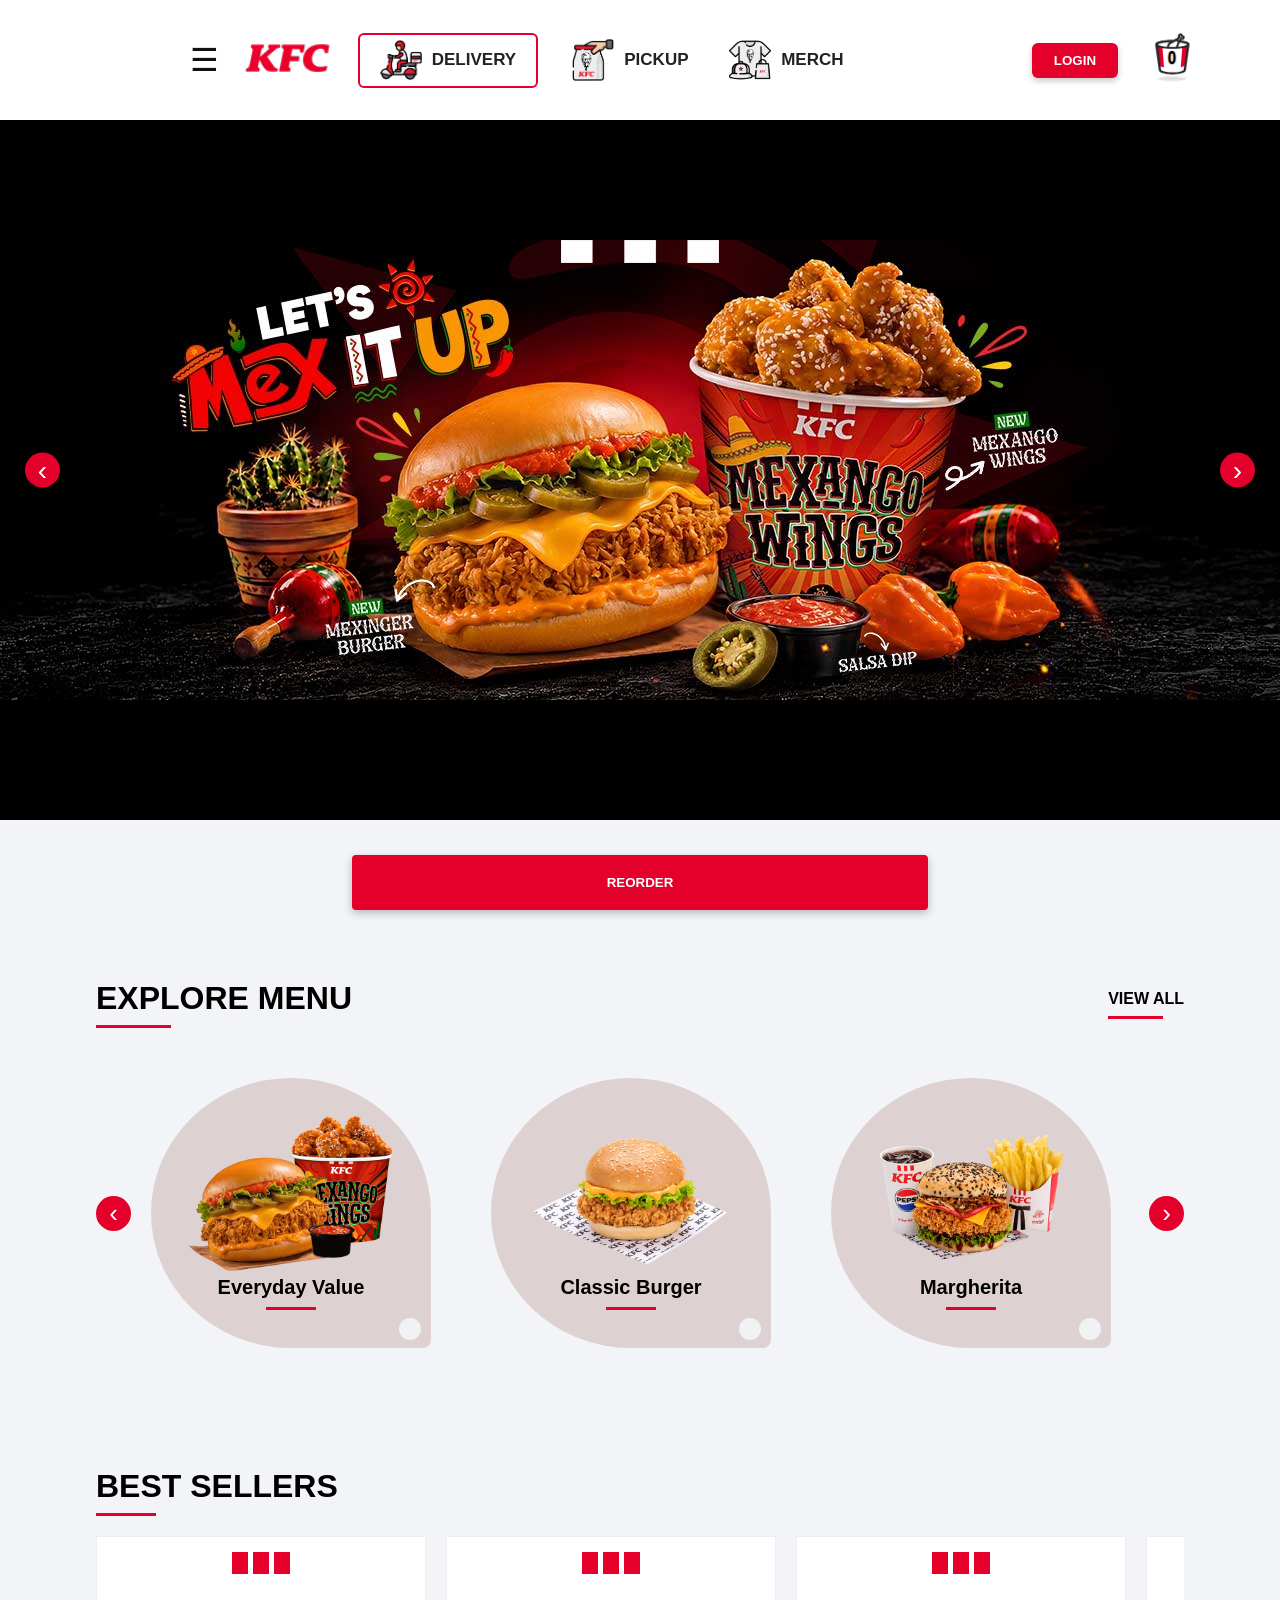
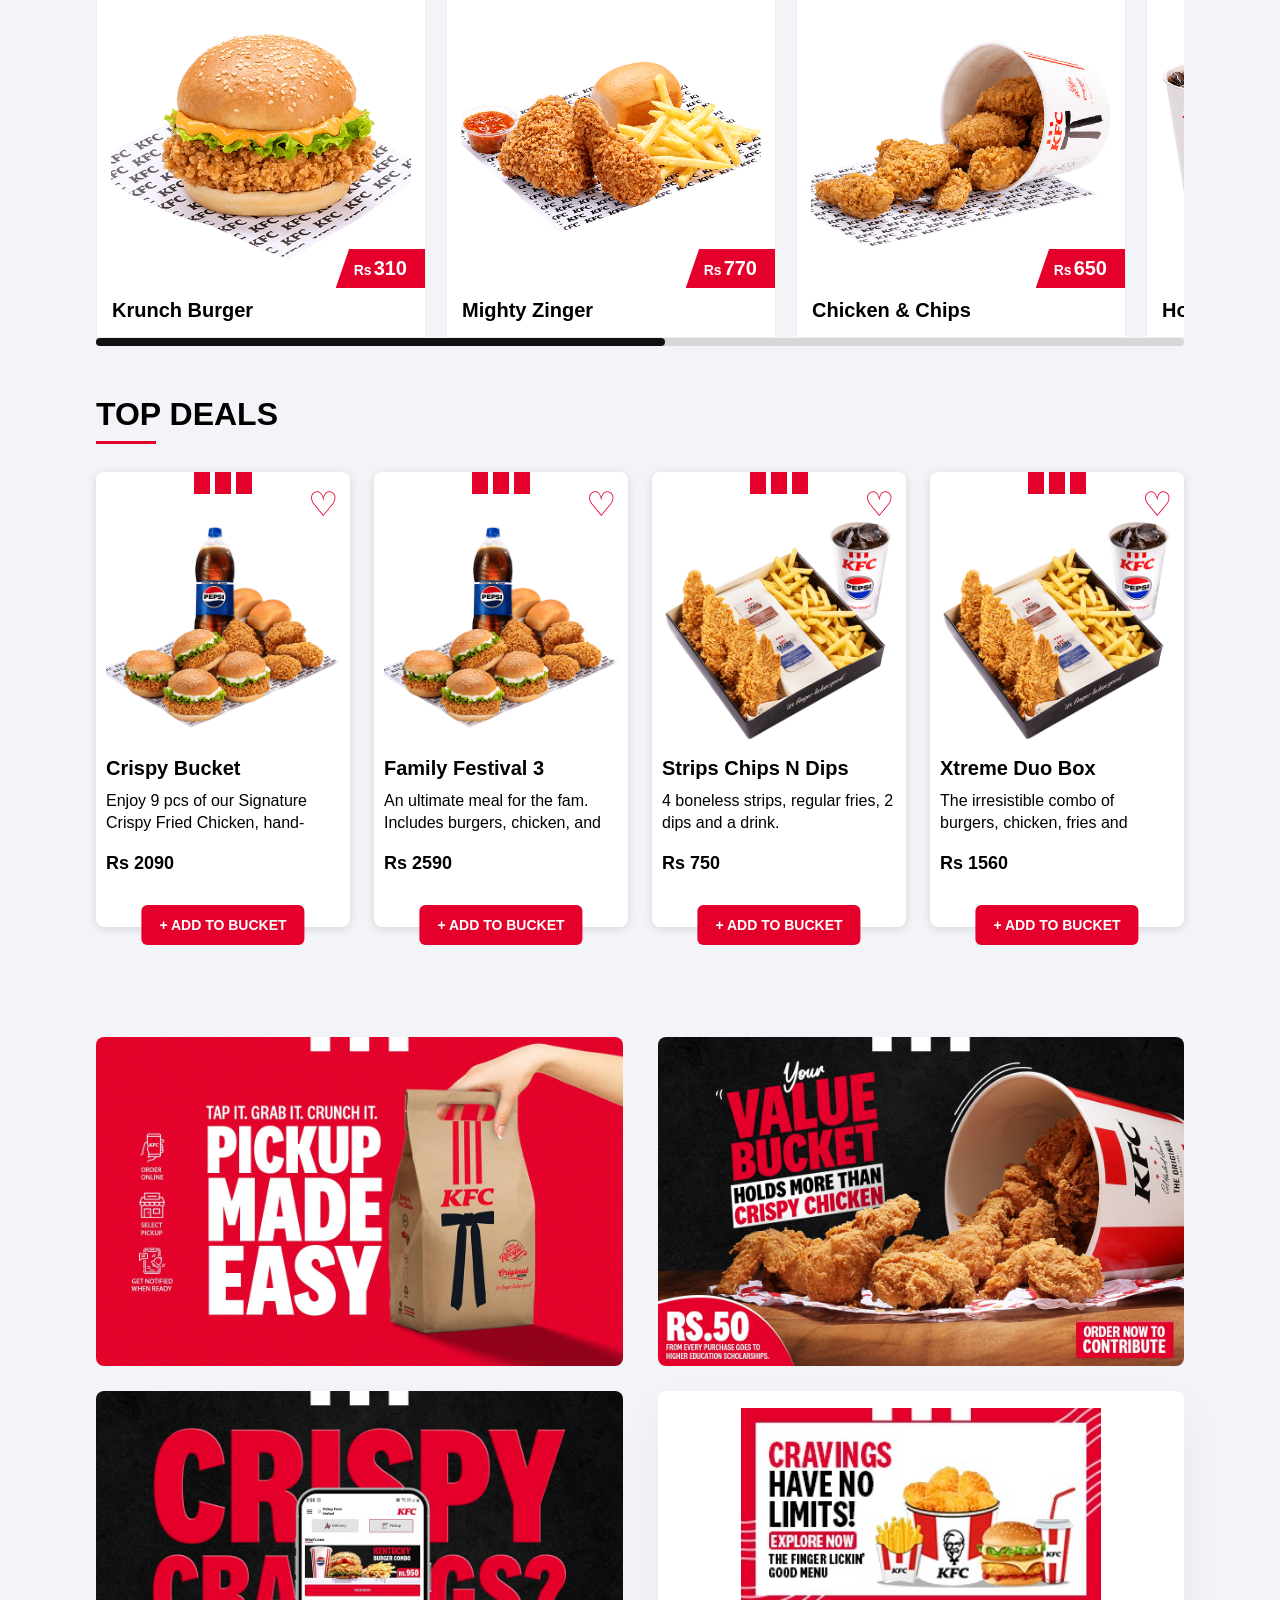
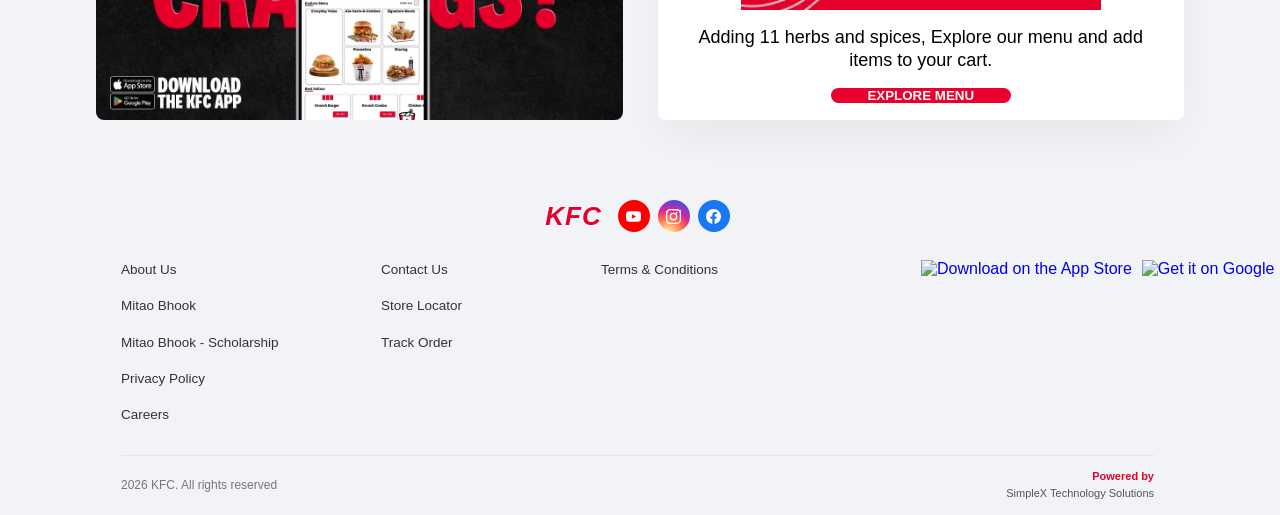
==== index.html @ fb38cfa0 "Force fix index.html casing" ====
<!DOCTYPE html>
<html lang="en">
<head>
    <meta charset="UTF-8">
    <meta name="viewport" content="width=device-width, initial-scale=1.0">
    <title>KFC</title>
    <link rel="stylesheet" href="KFC1.css">
</head>
<body>

<header class="top-header">
  <div class="navbar">
    <div class="left-items">
      
      <button class="menu-btn" onclick="toggleSideMenu()">☰</button>

<div class="overlay" id="overlay" onclick="closeSideMenu()"></div>

<div class="side-menu" id="sideMenu">

  <div class="side-menu-header">
    <button class="login-button">LOGIN</button>
    <div class="theme-toggle">
      <button class="theme-btn active">Day</button>
      <button class="theme-btn">Night</button>
    </div>
  </div>

  <hr>

  <a href="#"><span class="icon">📍</span> Store Locator</a>
  <a href="#"><span class="icon">🔍</span> Track Order</a>
  <a href="#"><span class="icon">📋</span> Explore Menu</a>

  <hr>

  <a href="#">About Us</a>
  <a href="#">My Rewards</a>
  <a href="#">Terms &amp; Conditions</a>
  <a href="#">Privacy Policy</a>
  <a href="#">Contact Us</a>
  <a href="#">Mitao Bhook</a>
  <a href="#">Mitao Bhook - Scholarship</a>

</div>
      <div class="logo">
        <img src="kfclogo.png" alt="KFC Logo">
      </div>
      <button class="nav-btn active">
        <div class="delivery-box">
          <img src="delivery.png" alt="Delivery Icon">
          <span>DELIVERY</span>
        </div>
      </button>
      <button class="pickup-button">
        <img class="pickup-icon" src="PICKUP KFC.png" alt="Pickup">
        PICKUP
      </button>
      <button class="merch-button">
        <img class="merch-icon" src="merch.png" alt="Merch">
        MERCH
      </button>
    </div>
    <div class="right-items">
      <button class="login-button">LOGIN</button>
      <button class="cart-button">
        <span class="cart-number"></span>
        <img src="kfc cup.png" alt="Cart" class="bucket-img">
      </button>
    </div>
  </div>
</header>

<div class="slider">
  <button class="arrow left" onclick="previousImage()">‹</button>
  <div class="slides" id="slides">
    <img src="kfcanimation1.jpg" alt="KFC banner 1">
    <img src="kfcanimation2.jpg" alt="KFC banner 2">
    <img src="kfcanimation3.jpg" alt="KFC banner 3">
  </div>
  <button class="arrow right" onclick="nextImage()">›</button>
</div>

<div class="order-box">
  <button class="order-btn">REORDER</button>
</div>

<section class="explore-section">
  <div class="explore-heading">
    <h2>EXPLORE MENU</h2>
    <a href="#">VIEW ALL</a>
  </div>

  <div class="explore-wrapper">

    <button class="explore-arrow left-arrow" onclick="slideMenu(-1)">&#8249;</button>

    <div class="explore-track-container">
      <div class="explore-track" id="exploreTrack">

        <div class="menu-shape">
          <img class="food-img" src="fries.png" alt="Everyday Value">
          <p>Everyday Value</p>
        </div>

        <div class="menu-shape">
          <img class="food-img" src="fries2.png" alt="Classic Burger">
          <p>Classic Burger</p>
        </div>

        <div class="menu-shape">
          <img class="food-img" src="fries3.png" alt="Margherita">
          <p>Margherita</p>
        </div>

        <div class="menu-shape">
          <img class="food-img" src="fries4.png" alt="Sushi Set">
          <p>Sushi Set</p>
        </div>

        <div class="menu-shape">
          <img class="food-img" src="combos.png" alt="Combos">
          <p>Combos</p>
        </div>

        <div class="menu-shape">
          <img class="food-img" src="manyburger.png" alt="Burgers">
          <p>Burgers</p>
        </div>

        <div class="menu-shape">
          <img class="food-img" src="snacks and beverages.png" alt="Snacks">
          <p>Snacks</p>
        </div>

        <div class="menu-shape">
          <img class="food-img" src="sauce.png" alt="Sauces">
          <p>Sauces</p>
        </div>
 <div class="menu-shape">
          <img class="food-img" src="sauce.png" alt="Sauces">
          <p>Sauces</p>
        </div>
        
      </div>
    </div>

    <button class="explore-arrow right-arrow" onclick="slideMenu(1)">&#8250;</button>

  </div>
  <div></div>
</section>
<section class="bestseller-section">
  <h2 class="bestseller-title">BEST SELLERS</h2>

  <div class="bestseller-wrapper">
    <div class="bestseller-track" id="bestsellerTrack">

      <div class="bestseller-card">
        <div class="rank-bars"><span></span><span></span><span></span></div>
        <img src="bestseller1.png" alt="Krunch Burger">
        <div class="card-footer">
          <h3>Krunch Burger</h3>
          <span class="price">Rs<b>310</b></span>
        </div>
      </div>

      <div class="bestseller-card">
        <div class="rank-bars"><span></span><span></span><span></span></div>
        <img src="bestseller3.png" alt="Mighty Zinger">
        <div class="card-footer">
          <h3>Mighty Zinger</h3>
          <span class="price">Rs<b>770</b></span>
        </div>
      </div>

      <div class="bestseller-card">
        <div class="rank-bars"><span></span><span></span><span></span></div>
        <img src="bestseller4.png" alt="Chicken & Chips">
        <div class="card-footer">
          <h3>Chicken &amp; Chips</h3>
          <span class="price">Rs<b>650</b></span>
        </div>
      </div>

      <div class="bestseller-card">
        <div class="rank-bars"><span></span><span></span><span></span></div>
        <img src="bestseller5.png" alt="Hot Wings Bucket">
        <div class="card-footer">
          <h3>Hot Wings Bucket</h3>
          <span class="price">Rs<b>670</b></span>
        </div>
      </div>

      <div class="bestseller-card">
        <div class="rank-bars"><span></span><span></span><span></span></div>
        <img src="b.png" alt="Krunch Combo">
        <div class="card-footer">
          <h3>Krunch Combo</h3>
          <span class="price">Rs<b>590</b></span>
        </div>
      </div>
<div class="bestseller-card">
        <div class="rank-bars"><span></span><span></span><span></span></div>
        <img src="krunchocombo123.png" alt="Krunch Combo">
        <div class="card-footer">
          <h3>Krunch Combo1</h3>
          <span class="price">Rs<b>590</b></span>
        </div>
      </div>
    </div>
  </div>

  <div class="bestseller-scrollbar" id="bestsellerScrollbar">
  <div class="bestseller-scroll-thumb" id="scrollThumb"></div>
</div>
</section>
<section class="top-deals-section">
  <h2 class="section-title">TOP DEALS</h2>

  <div class="deals-row">

    <div class="deal-card">
      <div class="rank-bars"><span></span><span></span><span></span></div>
      <button class="heart-btn">♡</button>

      <img class="deal-img" src="topdeals2.png" alt="Crispy Bucket">

      <h3>Crispy Bucket</h3>
      <p>Enjoy 9 pcs of our Signature Crispy Fried Chicken, hand-breaded in-house.</p>
      <h4>Rs 2090</h4>

      <button class="add-btn">+ ADD TO BUCKET</button>
    </div>

    <div class="deal-card">
      <div class="rank-bars"><span></span><span></span><span></span></div>
      <button class="heart-btn">♡</button>

      <img class="deal-img" src="topdeals2.png" alt="Family Festival 3">

      <h3>Family Festival 3</h3>
      <p>An ultimate meal for the fam. Includes burgers, chicken, and drinks.</p>
      <h4>Rs 2590</h4>

      <button class="add-btn">+ ADD TO BUCKET</button>
    </div>

    <div class="deal-card">
      <div class="rank-bars"><span></span><span></span><span></span></div>
      <button class="heart-btn">♡</button>

      <img class="deal-img" src="topdeals3.png" alt="Strips Chips N Dips">

      <h3>Strips Chips N Dips</h3>
      <p>4 boneless strips, regular fries, 2 dips and a drink.</p>
      <h4>Rs 750</h4>

      <button class="add-btn">+ ADD TO BUCKET</button>
    </div>

    <div class="deal-card">
      <div class="rank-bars"><span></span><span></span><span></span></div>
      <button class="heart-btn">♡</button>

      <img class="deal-img" src="top446456.png" alt="Xtreme Duo Box">

      <h3>Xtreme Duo Box</h3>
      <p>The irresistible combo of burgers, chicken, fries and drinks.</p>
      <h4>Rs 1560</h4>

      <button class="add-btn">+ ADD TO BUCKET</button>
    </div>

  </div>
</section>

<main class="promo-wrap">
    <section class="promo-grid">
      <a class="promo-card image-card" href="#">
        <img src="endpic1.jpg" alt="Pickup made easy">
      </a>

      <a class="promo-card image-card" href="#">
        <img src="endpic2.jpg" alt="Value bucket">
      </a>

      <a class="promo-card image-card" href="#">
        <img src="endpic3.png" alt="Download KFC app">
      </a>

      <article class="promo-card menu-card">
        <img class="menu-card__banner" src="endpic4final.jpg" alt="Cravings have no limits">
        <p>Adding 11 herbs and spices, Explore our menu and add items to your cart.</p>
        <button type="button" id="exploreMenu">EXPLORE MENU</button>
      </article>
    </section>
    </main>
    <footer class="kfc-footer">

  <!-- ROW 1: Logo + Social -->
  <div class="footer-top">
    <div class="footer-logo">KFC</div>
    <div class="footer-social">
      <a href="#" class="social-yt" aria-label="YouTube">
        <svg width="15" height="15" viewBox="0 0 24 24" fill="currentColor">
          <path d="M23.5 6.2a3 3 0 0 0-2.1-2.1C19.5 3.6 12 3.6 12 3.6s-7.5 0-9.4.5A3 3 0 0 0 .5 6.2C0 8.1 0 12 0 12s0 3.9.5 5.8a3 3 0 0 0 2.1 2.1C4.5 20.4 12 20.4 12 20.4s7.5 0 9.4-.5a3 3 0 0 0 2.1-2.1C24 15.9 24 12 24 12s0-3.9-.5-5.8zM9.7 15.5V8.5l6.3 3.5-6.3 3.5z"/>
        </svg>
      </a>
      <a href="#" class="social-ig" aria-label="Instagram">
        <svg width="15" height="15" viewBox="0 0 24 24" fill="currentColor">
          <path d="M12 2.2c3.2 0 3.6 0 4.9.1 1.2.1 1.9.2 2.3.4.6.2 1 .5 1.4.9s.7.8.9 1.4c.2.4.4 1.1.4 2.3.1 1.3.1 1.7.1 4.9s0 3.6-.1 4.9c-.1 1.2-.2 1.9-.4 2.3-.2.6-.5 1-.9 1.4s-.8.7-1.4.9c-.4.2-1.1.4-2.3.4-1.3.1-1.7.1-4.9.1s-3.6 0-4.9-.1c-1.2-.1-1.9-.2-2.3-.4-.6-.2-1-.5-1.4-.9s-.7-.8-.9-1.4c-.2-.4-.4-1.1-.4-2.3C2.2 15.6 2.2 15.2 2.2 12s0-3.6.1-4.9c.1-1.2.2-1.9.4-2.3.2-.6.5-1 .9-1.4s.8-.7 1.4-.9c.4-.2 1.1-.4 2.3-.4C8.4 2.2 8.8 2.2 12 2.2zm0-2.2C8.7 0 8.3 0 7 .1 5.7.1 4.7.4 3.9.7 3 1.1 2.3 1.6 1.6 2.3.9 3 .4 3.7 0 4.6-.3 5.4-.1 6.4 0 7.7.1 9 0 9.4 0 12.7s0 3.7.1 5c.1 1.3.3 2.3.7 3.1.4.9.9 1.6 1.6 2.3.7.7 1.4 1.2 2.3 1.6.8.3 1.8.6 3.1.7C8.3 24 8.7 24 12 24s3.7 0 5-.1c1.3-.1 2.3-.3 3.1-.7.9-.4 1.6-.9 2.3-1.6.7-.7 1.2-1.4 1.6-2.3.3-.8.6-1.8.7-3.1.1-1.3.1-1.7.1-5s0-3.7-.1-5c-.1-1.3-.3-2.3-.7-3.1-.4-.9-.9-1.6-1.6-2.3C21.7 1.6 21 1.1 20.1.7 19.3.4 18.3.1 17 .1 15.7 0 15.3 0 12 0zm0 5.8a6.2 6.2 0 1 0 0 12.4A6.2 6.2 0 0 0 12 5.8zm0 10.2a4 4 0 1 1 0-8 4 4 0 0 1 0 8zm6.4-10.4a1.4 1.4 0 1 1-2.8 0 1.4 1.4 0 0 1 2.8 0z"/>
        </svg>
      </a>
      <a href="#" class="social-fb" aria-label="Facebook">
        <svg width="15" height="15" viewBox="0 0 24 24" fill="currentColor">
          <path d="M24 12.1C24 5.4 18.6 0 12 0S0 5.4 0 12.1C0 18.1 4.4 23 10.1 24v-8.4H7.1v-3.5h3V9.4c0-3 1.8-4.7 4.5-4.7 1.3 0 2.7.2 2.7.2v3h-1.5c-1.5 0-2 .9-2 1.9v2.2h3.3l-.5 3.5h-2.8V24C19.6 23 24 18.1 24 12.1z"/>
        </svg>
      </a>
    </div>
  </div>

  <!-- ROW 2: Links + Badges — badges INSIDE footer-middle -->
  <div class="footer-middle">

    <div class="footer-links">
      <a href="#">About Us</a>
      <a href="#">Contact Us</a>
      <a href="#">Terms &amp; Conditions</a>

      <a href="#">Mitao Bhook</a>
      <a href="#">Store Locator</a>
      <span></span>

      <a href="#">Mitao Bhook - Scholarship</a>
      <a href="#">Track Order</a>
      <span></span>

      <a href="#">Privacy Policy</a>
      <span></span>
      <span></span>

      <a href="#">Careers</a>
      <span></span>
      <span></span>
    </div>

    <!-- ↓ BADGES NOW INSIDE footer-middle ↓ -->
    <div class="footer-badges">
      <a href="#">
        <img src="https://upload.wikimedia.org/wikipedia/commons/3/3c/Download_on_the_App_Store_Badge.svg"
             alt="Download on the App Store" />
      </a>
      <a href="#">
        <img src="https://upload.wikimedia.org/wikipedia/commons/7/78/Google_Play_Store_badge_EN.svg"
             alt="Get it on Google Play" />
      </a>
    </div>

  </div>  <!-- ← footer-middle closes HERE -->

  <!-- ROW 3: Copyright + Powered By -->
  <div class="footer-bottom">
    <p class="footer-copyright">2026 KFC. All rights reserved</p>
    <div class="footer-powered">
      <span class="powered-label">Powered by</span><br/>
      <a href="#">SimpleX Technology Solutions</a>
    </div>
  </div>

</footer>
  

  
    
<script src="KFC1.JS"></script>
</body>
</html>
---- KFC1.css ----
/* ============================================
   RESET
   ============================================ */
* {
  margin: 0;
  padding: 0;
  box-sizing: border-box;
  font-family: Arial, sans-serif;
}

html, body {
  width: 100%;
  min-height: 100%;
  overflow-x: hidden;
}

body {
  background-color: #f2f4f7;
}

img {
  max-width: 100%;
  height: auto;
}

/* ============================================
   HEADER
   ============================================ */
.top-header {
  width: 100%;
  min-height: 120px;
  background-color: white;
  display: flex;
  align-items: center;
  padding: 0px 80px 0px 190px;   /* ← increase left padding from 40px to 120px */
  box-shadow: 0 2px 8px rgba(0,0,0,0.08);
}

.navbar {
  width: 100%;
  display: flex;
  align-items: center;
  justify-content: space-between;
}

.left-items,
.right-items {
  display: flex;
  align-items: center;
  gap: 25px;
}


.right-items {
  display: flex;
  align-items: center;
  gap: 25px;
  margin-left: 180px;    /* ← reduce this number to move left */

}

.menu-btn {
  font-size: 32px;
  background: none;
  border: none;
  cursor: pointer;
  color: #111;
}

.logo img {
  width: 100px;
  height: 50px;
  object-fit: contain;
}

.nav-btn,
.pickup-button,
.merch-button {
  background-color: white;
  border: 2px solid transparent;
  border-radius: 6px;
  cursor: pointer;
  font-size: 17px;
  font-weight: bold;
  color: #222;
}

.nav-btn {
  padding: 0;
}

.delivery-box {
  width: 180px;
  height: 55px;
  border: 2px solid #e4002b;
  border-radius: 6px;
  display: flex;
  align-items: center;
  justify-content: center;
  gap: 10px;
}

.delivery-box img,
.pickup-icon,
.merch-icon {
  width: 42px;
  height: 42px;
  object-fit: contain;
}

.pickup-button,
.merch-button {
  width: 150px;
  height: 60px;
  display: flex;
  align-items: center;
  justify-content: center;
  gap: 10px;
}

.pickup-button:hover,
.merch-button:hover,
.delivery-box:hover {
  background-color: #fff3f3;
  border-color: #e4002b;
}

.login-button {
  background-color: #e4002b;
  color: white;
  border: none;
  padding: 10px 22px;
  border-radius: 6px;
  font-weight: bold;
  cursor: pointer;
  box-shadow: 0 3px 6px rgba(0,0,0,0.22);
}

.login-button:hover {
  background-color: #c90025;
}

.cart-button {
  border: none;
  background: transparent;
  cursor: pointer;
}

.bucket-img {
  width: 70px;
  height: 80px;
  object-fit: contain;
}

/* ============================================
   SIDE MENU
   ============================================ */
.side-menu {
  position: fixed;
  top: 0;
  left: -320px;
  width: 300px;
  height: 100%;
  background-color: white;
  box-shadow: 3px 0 10px rgba(0,0,0,0.2);
  padding: 20px;
  z-index: 1000;
  transition: left 0.35s ease;
  overflow-y: auto;
}

.side-menu.open {
  left: 0;
}

.overlay {
  position: fixed;
  top: 0;
  left: 0;
  width: 100%;
  height: 100%;
  background-color: rgba(0,0,0,0.5);
  z-index: 999;
  display: none;
}

.overlay.show {
  display: block;
}

.side-menu-header {
  display: flex;
  align-items: center;
  justify-content: space-between;
  margin-bottom: 15px;
}

.theme-toggle {
  display: flex;
  background-color: #f0f0f0;
  border-radius: 20px;
  padding: 3px;
}

.theme-btn {
  border: none;
  background: none;
  padding: 6px 14px;
  border-radius: 20px;
  cursor: pointer;
}

.theme-btn.active {
  background-color: #e4002b;
  color: white;
}

.side-menu hr {
  border: none;
  border-top: 1px solid #e0e0e0;
  margin: 15px 0;
}

.side-menu a {
  display: flex;
  align-items: center;
  gap: 12px;
  padding: 12px 5px;
  color: #111;
  text-decoration: none;
  font-weight: 800;
  font-size: 19px;
}

.side-menu a:hover {
  color: #e4002b;
}

/* ============================================
   SLIDER
   ============================================ */


.slides {
  display: flex;
  height: 100%;
  transition: transform 0.5s ease;
}

.slider {
  width: 100%;          /* ← change from 150% to 100% */
  height: 700px;
  overflow: hidden;
  position: relative;
  background-color: black;
}

.slides img {
  width: 100vw;
  height: 700px;        /* ← match slider height */
  flex-shrink: 0;
  object-fit: contain;
  object-position: center;
}

.arrow {
  position: absolute;
  top: 50%;
  transform: translateY(-50%);
  width: 35px;
  height: 35px;
  border-radius: 50%;
  border: none;
  background-color: #e4002b;
  color: white;
  font-size: 28px;
  cursor: pointer;
  z-index: 10;
}

.arrow.left { left: 25px; }
.arrow.right { right: 25px; }

/* ============================================
   ORDER BUTTON
   ============================================ */
.order-box {
  width: 100%;
  background-color: #f2f4f7;
  padding: 35px 0;
  display: flex;
  justify-content: center;
}

.order-btn {
  width: 45%;
  height: 55px;
  background-color: #e4002b;
  color: white;
  border: none;
  border-radius: 4px;
  font-weight: bold;
  cursor: pointer;
  box-shadow: 0 3px 8px rgba(0,0,0,0.25);
}

/* ============================================
   EXPLORE MENU
   ============================================ */
.explore-section {
  background-color: #f2f4f7;
  padding: 35px 0 60px;
}

.explore-heading {
  width: 85%;
  margin: 0 auto;
  display: flex;
  justify-content: space-between;
  align-items: center;
}

.explore-heading h2 {
  font-size: 32px;
  font-weight: 800;
  color: black;
}

.explore-heading h2::after,
.explore-heading a::after,
.bestseller-title::after {
  content: "";
  display: block;
  height: 3px;
  background-color: #e4002b;
  margin-top: 8px;
}

.explore-heading h2::after { width: 75px; }
.explore-heading a {
  color: black;
  text-decoration: none;
  font-weight: 900;
  font-size: 16px;
}
.explore-heading a::after { width: 55px; }

.explore-wrapper {
  width: 85%;
  margin: 30px auto 0;
  display: flex;
  align-items: center;
  gap: 15px;
}

.explore-track-container {
  overflow: hidden;
  flex: 1;
}

.explore-track {
  display: flex;
  gap: 60px;
  transition: transform 0.4s ease;
  padding: 20px 5px;
}

.explore-arrow {
  flex-shrink: 0;
  width: 35px;
  height: 35px;
  border-radius: 50%;
  border: none;
  background-color: #e4002b;
  color: white;
  font-size: 26px;
  cursor: pointer;
}

.menu-shape {
  position: relative;
  background: rgb(222,209,209);
  border-top-left-radius: 50%;
  border-top-right-radius: 50%;
  border-bottom-right-radius: 3%;
  border-bottom-left-radius: 50%;
  overflow: hidden;
  flex: 0 0 280px;
  height: 270px;
  transition: transform 0.3s ease;
}

.menu-shape:hover { transform: translateY(-12px); }

.menu-shape::after {
  content: "";
  position: absolute;
  right: 10px;
  bottom: 8px;
  width: 22px;
  height: 22px;
  background: #f0f2f4;
  border-radius: 50%;
}

.food-img {
  position: absolute;
  top: 30px;
  left: 35px;
  width: 210px;
}

.menu-shape p {
  position: absolute;
  bottom: 38px;
  width: 100%;
  text-align: center;
  font-size: 20px;
  font-weight: bold;
}

.menu-shape p::after {
  content: "";
  display: block;
  width: 50px;
  height: 3px;
  background-color: #e4002b;
  margin: 8px auto 0;
}

/* ============================================
   BEST SELLERS
   ============================================ */
.bestseller-section {
  width: 85%;
  margin: 40px auto;
}

.bestseller-title {
  font-size: 32px;
  font-weight: 800;
  margin-bottom: 20px;
}

.bestseller-title::after { width: 60px; }

.bestseller-wrapper {
  width: 100%;
  overflow: hidden;
}

.bestseller-track {
  display: flex;
  gap: 20px;
  overflow-x: auto;
  scroll-behavior: smooth;
  scrollbar-width: none;
}

.bestseller-track::-webkit-scrollbar { display: none; }

.bestseller-card {
  flex: 0 0 330px;
  background-color: white;
  border: 1px solid #eee;
  position: relative;
  padding-top: 15px;
}

.rank-bars {
  display: flex;
  justify-content: center;
  gap: 5px;
  margin-bottom: 10px;
}

.rank-bars span {
  width: 16px;
  height: 22px;
  background-color: #e4002b;
}

.bestseller-card img {
  width: 100%;
  height: 300px;
  object-fit: contain;
  display: block;
}

.card-footer {
  position: relative;
  padding: 15px;
}

.card-footer h3 {
  font-size: 20px;
  font-weight: 800;
}

.price {
  position: absolute;
  top: -35px;
  right: 0;
  background-color: #e4002b;
  color: white;
  font-size: 14px;
  font-weight: bold;
  padding: 8px 18px;
  clip-path: polygon(15% 0, 100% 0, 100% 100%, 0 100%);
}

.price b {
  font-size: 20px;
  margin-left: 2px;
}

.bestseller-scrollbar {
  width: 100%;
  height: 8px;
  background-color: #d6d6d6;
  margin-top: 0;
  border-radius: 10px;
  position: relative;
  cursor: pointer;
}

.bestseller-scroll-thumb {
  height: 100%;
  width: 25%;
  background-color: #111;
  border-radius: 10px;
  position: absolute;
  left: 0;
  top: 0;
  cursor: grab;
}

.bestseller-scroll-thumb:active { cursor: grabbing; }

/* ============================================
   TOP DEALS
   ============================================ */
.top-deals-section {
  width: 85%;
  margin: 50px auto;
}

.section-title {
  font-size: 32px;
  font-weight: 900;
  color: #000;
  margin-bottom: 28px;
}

.section-title::after {
  content: "";
  display: block;
  width: 60px;
  height: 3px;
  background-color: #e4002b;
  margin-top: 8px;
}

.deals-row {
  display: flex;
  gap: 24px;
  width: 100%;
}

.deal-card {
  width: 25%;
  height: 455px;
  background-color: white;
  border-radius: 8px;
  position: relative;
  padding: 0 10px 55px;
  box-shadow: 0 2px 10px rgba(0,0,0,0.12);
  cursor: pointer;
  transition: transform 0.25s ease, box-shadow 0.25s ease;
  overflow: visible;
}

.deal-card:hover { transform: translateY(-10px); }

.heart-btn {
  position: absolute;
  top: 12px;
  right: 12px;
  border: none;
  background: transparent;
  color: #e4002b;
  font-size: 34px;
  cursor: pointer;
  z-index: 2;
}

.deal-img {
  width: 100%;
  height: 245px;
  object-fit: contain;
  display: block;
  cursor: pointer;
  transition: transform 0.35s ease;
  transform-origin: center center;
  position: relative;
  z-index: 2;
}

.deal-img:hover { transform: scale(1.16); }

.deal-card h3 {
  font-size: 20px;
  font-weight: 900;
  margin: 8px 0 10px;
  color: #000;
}

.deal-card p {
  font-size: 16px;
  line-height: 1.35;
  color: #000;
  height: 45px;
  overflow: hidden;
  margin-bottom: 18px;
}

.deal-card h4 {
  font-size: 18px;
  font-weight: 900;
  color: #000;
}

.add-btn {
  position: absolute;
  left: 50%;
  bottom: -18px;
  transform: translateX(-50%);
  background-color: #e4002b;
  color: white;
  border: none;
  border-radius: 6px;
  padding: 12px 18px;
  font-size: 14px;
  font-weight: 900;
  cursor: pointer;
  white-space: nowrap;
}

.add-btn:hover { background-color: #c90025; }

/* ============================================
   POPUP
   ============================================ */
.popup-overlay {
  position: fixed;
  top: 0;
  left: 0;
  width: 100%;
  height: 100%;
  background-color: rgba(0,0,0,0.55);
  display: none;
  align-items: center;
  justify-content: center;
  z-index: 9999;
}

.popup-overlay.show { display: flex; }

.popup-box {
  width: 420px;
  min-height: 520px;
  background-color: white;
  border-radius: 10px;
  padding: 25px;
  position: relative;
  text-align: left;
  opacity: 0;
  transform: translateY(-60px) scale(0.92);
  animation: softDropPopup 0.8s cubic-bezier(0.16,1,0.3,1) forwards;
}

@keyframes softDropPopup {
  0%   { opacity: 0; transform: translateY(-60px) scale(0.92); }
  70%  { opacity: 1; transform: translateY(8px) scale(1.01); }
  100% { opacity: 1; transform: translateY(0) scale(1); }
}

.popup-close {
  position: absolute;
  top: 12px;
  right: 15px;
  border: none;
  background: transparent;
  font-size: 34px;
  cursor: pointer;
  color: #e4002b;
}

.popup-box img {
  width: 100%;
  height: 260px;
  object-fit: contain;
}

.popup-box h2 {
  font-size: 26px;
  font-weight: 900;
  margin: 12px 0;
}

.popup-box p {
  font-size: 16px;
  line-height: 1.4;
}

.popup-box h3 {
  font-size: 22px;
  font-weight: 900;
  margin: 18px 0;
}

.popup-add-btn {
  width: 100%;
  height: 45px;
  background-color: #e4002b;
  color: white;
  border: none;
  border-radius: 6px;
  font-weight: 900;
  cursor: pointer;
}

/* ============================================
   PROMO GRID  ← THIS WAS ENTIRELY COMMENTED OUT
   ============================================ */
.promo-wrap {
  width: 100%;           /* ← match other sections */
  margin: 0 auto;       /* ← center it */
  padding: 60px 0;
  background: #f2f4f7;
}

.promo-grid {
  display: grid;
  grid-template-columns: repeat(2, 1fr);
  gap: 25px 35px;
  width: 85%;          /* ← same as .top-deals-section */
  margin: 0 auto;      /* ← centers it */
  box-sizing: border-box;
}

.promo-card {
  width: 100%;
  border-radius: 8px;
  overflow: hidden;
  display: block;
  border: none;              /* ← remove any accidental border */
  outline: none;             /* ← remove any accidental outline */
}

.image-card {
  aspect-ratio: 1200 / 750;
  background: #000;
  border: none;              /* ← make sure no border here */
  outline: none;
}

.image-card img {
  width: 100%;
  height: 100%;
  object-fit: cover;         /* ← change contain to cover for edge-to-edge fill */
  object-position: center;
  display: block;
}

.menu-card {
  aspect-ratio: 1200 / 750;
  background: white;
  text-align: center;
  padding: 30px 20px;
  box-shadow: 0 18px 45px rgba(0,0,0,0.05);
  box-sizing: border-box;
  display: flex;
  flex-direction: column;
  align-items: center;
  justify-content: center;
}

.menu-card__banner {
  width: 100%;
  max-width: 360px;
  height: auto;
  object-fit: contain;
  display: block;
  margin: 0 auto 16px;
}

.menu-card p {
  margin: 0 auto 16px;
  font-size: 18px;
  line-height: 1.3;
  max-width: 480px;
}

.menu-card button {
  width: 180px;
  height: 42px;
  border: none;
  border-radius: 8px;
  background: #e9002d;
  color: white;
  font-weight: 800;
  cursor: pointer;
}

.menu-card button:hover { background: #c90028; }

/* ============================================
   FOOTER
   ============================================ */



.kfc-footer {
  background: #F1F3F6;
  padding: 20px 30PX 0PX 25PX;
  width: 85%;
  max-width: 2000px;
  margin: 0 auto;
  box-sizing: border-box;
}

.footer-top {
  display: flex;
  align-items: center;
  justify-content: center;
  gap: 16px;
  margin-bottom: 28px;
}

.footer-logo {
  font-size: 26px;
  font-weight: 900;
  font-style: italic;
  color: #e4002b;
  letter-spacing: 1px;
  line-height: 1;
}

.footer-social {
  display: flex;
  align-items: center;
  gap: 8px;
}

.footer-social a {
  display: flex;
  align-items: center;
  justify-content: center;
  width: 32px;
  height: 32px;
  border-radius: 50%;
  text-decoration: none;
  transition: opacity 0.15s;
}

.footer-social a:hover { opacity: 0.82; }

.social-yt { background: #FF0000; color: #fff; }

.social-ig {
  background: radial-gradient(circle at 30% 107%,
    #fdf497 0%, #fdf497 5%, #fd5949 45%, #d6249f 60%, #285AEB 90%);
  color: #fff;
}

.social-fb { background: #1877F2; color: #fff; }




.footer-links a {
  display: block;
  text-decoration: none;
  color: #333333;
  font-size: 13.5px;               /* ← correct size */
  font-weight: 400;                /* ← normal weight */
  line-height: 1.5;
  transition: color 0.2s;
}

.footer-links a:hover { color: #e4002b; }



.footer-badges a {
  display: block;
  text-decoration: none;
  transition: opacity 0.15s;
}

.footer-badges a:hover { opacity: 0.85; }

.footer-badges img {
  height: 40px;
  width: auto;
  display: block;
}
.footer-middle {
  display: flex;
  align-items: flex-start;
  justify-content: space-between;
  margin-bottom: 30px;
  gap: 20px;
  margin-left: 0;
  padding-left: 0;
  flex-wrap: nowrap;
}

.footer-links {
  display: grid;
  grid-template-columns: 260px 220px 300px;
  row-gap: 16px;
  margin-right: 0;      /* ← remove 590px */
  flex-shrink: 0;
}

.footer-badges {
  display: flex;
  flex-direction: row;
  align-items: flex-start;
  gap: 10px;
  flex-shrink: 0;
  margin-right: 0;      /* ← remove 500px */
  margin-bottom: 0;
}

.footer-badges img {
  height: 45px;          /* ← increase from 40px to make bigger */
  width: auto;
  display: block;
}

.footer-bottom {
  border-top: 1px solid #e5e5e5;
  padding: 12px 0 14px 0;
  display: flex;
  align-items: center;
  justify-content: space-between;
}

.footer-copyright {
  font-size: 12px;
  color: #777;
}

.footer-powered {
  text-align: right;
  font-size: 11px;
  color: #777;
  line-height: 1.5;
}

.footer-powered .powered-label {
  color: #e4002b;
  font-weight: 700;
  font-size: 11px;
}

.footer-powered a {
  color: #555;
  text-decoration: none;
  font-size: 11px;
}

.footer-powered a:hover { text-decoration: underline; }

/* ================================================================
   RESPONSIVE
   Breakpoints: ≤1199px (small desktop/large tablet), ≤991px (tablet),
   ≤767px (mobile), ≤480px (small mobile)
   Modeled on the reference (kfcpakistan.com mobile view in the video):
   hamburger + logo header, scrollable Delivery/Pickup/Merch row,
   full-width stacked slider/promo, condensed footer.
   ================================================================ */

/* ---------- ≤1199px : tighten desktop spacing ---------- */
@media (max-width: 1199px) {
  .top-header {
    padding: 0 40px;
  }

  .right-items {
    margin-left: 60px;
    gap: 16px;
  }

  .explore-heading,
  .explore-wrapper,
  .bestseller-section,
  .top-deals-section,
  .kfc-footer {
    width: 92%;
  }
}

/* ---------- ≤991px : tablet ---------- */
@media (max-width: 991px) {
  .top-header {
    padding: 0 24px;
    min-height: 90px;
  }

  .right-items {
    margin-left: 0;
    gap: 12px;
  }

  .delivery-box {
    width: 150px;
    height: 48px;
  }

  .pickup-button,
  .merch-button {
    width: 120px;
    height: 48px;
    font-size: 15px;
  }

  .slider,
  .slides img {
    height: 480px;
  }

  .menu-shape {
    flex: 0 0 220px;
    height: 210px;
  }

  .food-img {
    width: 165px;
    top: 22px;
    left: 28px;
  }

  .deals-row {
    flex-wrap: wrap;
  }

  .deal-card {
    width: calc(50% - 12px);
    height: auto;
    min-height: 400px;
    padding-bottom: 50px;
    margin-bottom: 10px;
  }

  .promo-grid {
    width: 92%;
  }

  .footer-links {
    grid-template-columns: repeat(2, 1fr);
  }
}

/* ---------- ≤767px : mobile (matches the video reference) ---------- */
@media (max-width: 767px) {
  /* HEADER: hamburger + logo on top row, order-type buttons + login/cart
     wrap to a horizontally-scrollable second row, like the reference site */
  .top-header {
    padding: 12px 16px;
    min-height: auto;
    height: auto;
  }

  .navbar {
    flex-wrap: wrap;
    row-gap: 12px;
  }

  .left-items {
    width: 100%;
    justify-content: space-between;
  }

  .menu-btn {
    font-size: 26px;
  }

  .logo img {
    width: 72px;
    height: 38px;
  }

  .right-items {
    order: 3;
    width: 100%;
    margin-left: 0;
    margin-top: 4px;
    gap: 10px;
    overflow-x: auto;
    -webkit-overflow-scrolling: touch;
    padding-bottom: 6px;
    justify-content: flex-start;
  }

  .right-items::-webkit-scrollbar {
    display: none;
  }

  .delivery-box,
  .pickup-button,
  .merch-button {
    flex-shrink: 0;
    width: auto;
    min-width: 130px;
    height: 46px;
    padding: 0 14px;
    font-size: 14px;
  }

  .delivery-box img,
  .pickup-icon,
  .merch-icon {
    width: 26px;
    height: 26px;
  }

  .login-button {
    flex-shrink: 0;
    padding: 10px 18px;
    font-size: 14px;
  }

  .cart-button {
    flex-shrink: 0;
  }

  .bucket-img {
    width: 44px;
    height: 50px;
  }

  /* SIDE MENU */
  .side-menu {
    width: 80%;
    left: -85%;
  }

  /* SLIDER */
  .slider,
  .slides img {
    height: 280px;
  }

  .arrow {
    width: 30px;
    height: 30px;
    font-size: 20px;
  }

  .arrow.left { left: 10px; }
  .arrow.right { right: 10px; }

  /* ORDER BUTTON */
  .order-box {
    padding: 24px 16px;
  }

  .order-btn {
    width: 100%;
    height: 50px;
    font-size: 15px;
  }

  /* EXPLORE MENU */
  .explore-section {
    padding: 24px 0 40px;
  }

  .explore-heading h2 {
    font-size: 22px;
  }

  .explore-heading a {
    font-size: 14px;
  }

  .explore-wrapper {
    width: 92%;
    gap: 8px;
  }

  .explore-track {
    gap: 30px;
  }

  .menu-shape {
    flex: 0 0 170px;
    height: 165px;
  }

  .food-img {
    width: 125px;
    top: 16px;
    left: 22px;
  }

  .menu-shape p {
    font-size: 14px;
    bottom: 22px;
  }

  .explore-arrow {
    width: 28px;
    height: 28px;
    font-size: 18px;
  }

  /* BEST SELLERS */
  .bestseller-section {
    width: 92%;
    margin: 28px auto;
  }

  .bestseller-title {
    font-size: 22px;
  }

  .bestseller-card {
    flex: 0 0 230px;
  }

  .bestseller-card img {
    height: 190px;
  }

  .card-footer h3 {
    font-size: 16px;
  }

  .price {
    font-size: 12px;
    padding: 6px 14px;
  }

  .price b {
    font-size: 15px;
  }

  /* TOP DEALS */
  .top-deals-section {
    width: 92%;
    margin: 32px auto;
  }

  .section-title {
    font-size: 22px;
    margin-bottom: 18px;
  }

  .deals-row {
    gap: 14px;
  }

  .deal-card {
    width: 100%;
    height: auto;
    min-height: 340px;
    padding-bottom: 48px;
  }

  .deal-img {
    height: 190px;
  }

  .deal-card h3 {
    font-size: 17px;
  }

  .deal-card p {
    font-size: 14px;
    height: auto;
  }

  /* POPUP */
  .popup-box {
    width: 90vw;
    min-height: auto;
    padding: 18px;
  }

  .popup-box img {
    height: 190px;
  }

  .popup-box h2 {
    font-size: 20px;
  }

  /* PROMO GRID */
  .promo-wrap {
    padding: 36px 0;
  }

  .promo-grid {
    grid-template-columns: 1fr;
    gap: 20px;
  }

  .menu-card {
    padding: 22px 16px;
    aspect-ratio: auto;
  }

  .menu-card p {
    font-size: 15px;
  }

  /* FOOTER */
  .kfc-footer {
    width: 92%;
    padding-top: 28px;
  }

  .footer-top {
    flex-direction: column;
    gap: 10px;
    margin-bottom: 22px;
  }

  .footer-middle {
    flex-direction: column;
    flex-wrap: wrap;
    gap: 22px;
    margin-bottom: 20px;
  }

  .footer-links {
    grid-template-columns: repeat(2, 1fr);
    row-gap: 12px;
    width: 100%;
  }

  .footer-badges {
    flex-wrap: wrap;
    width: 100%;
  }

  .footer-bottom {
    flex-direction: column;
    gap: 8px;
    text-align: center;
    padding: 14px 0;
  }

  .footer-powered {
    text-align: center;
  }
}

/* ---------- ≤480px : small mobile fine-tuning ---------- */
@media (max-width: 480px) {
  .logo img {
    width: 60px;
    height: 32px;
  }

  .delivery-box,
  .pickup-button,
  .merch-button {
    min-width: 110px;
    height: 42px;
    font-size: 13px;
  }

  .side-menu {
    width: 88%;
    left: -90%;
  }

  .slider,
  .slides img {
    height: 200px;
  }

  .menu-shape {
    flex: 0 0 140px;
    height: 135px;
  }

  .food-img {
    width: 100px;
    top: 12px;
    left: 18px;
  }

  .bestseller-card {
    flex: 0 0 190px;
  }

  .bestseller-card img {
    height: 160px;
  }

  .footer-links {
    grid-template-columns: 1fr;
  }

  .popup-box {
    width: 94vw;
    padding: 14px;
  }
}
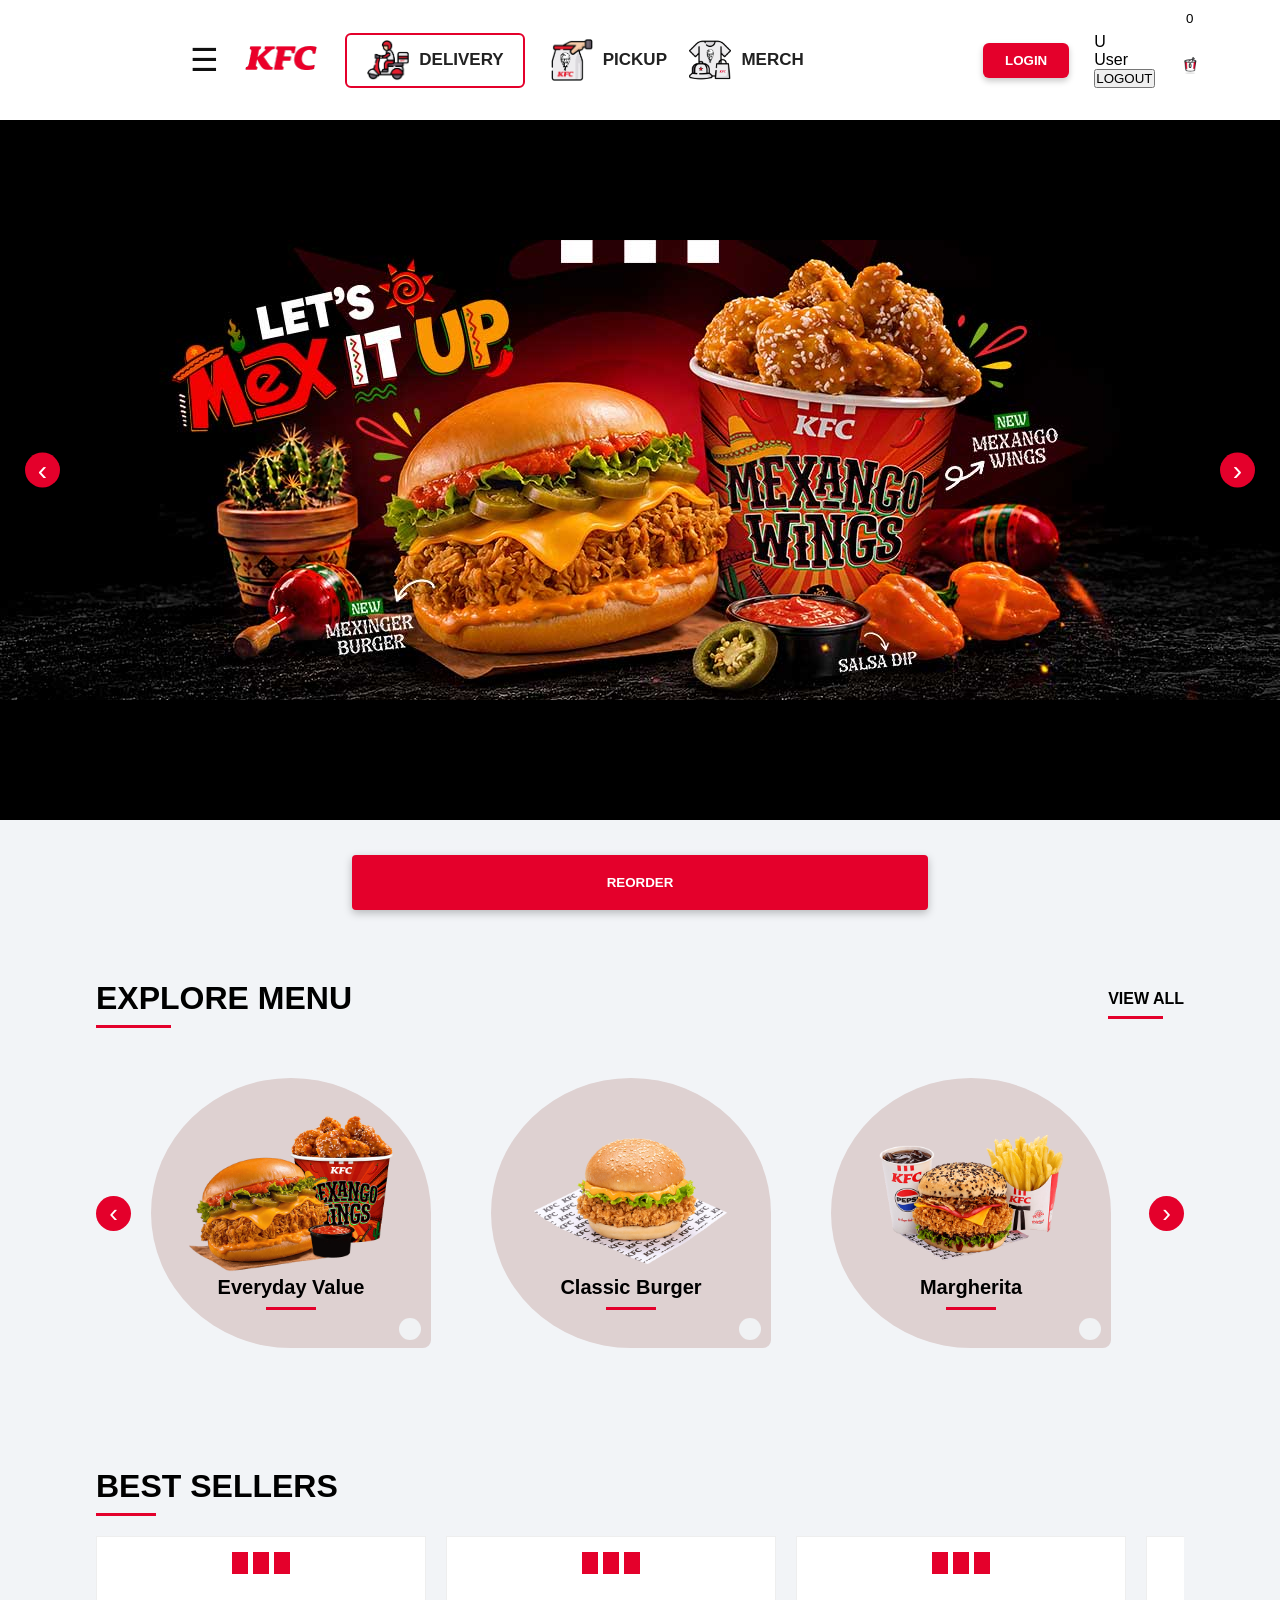
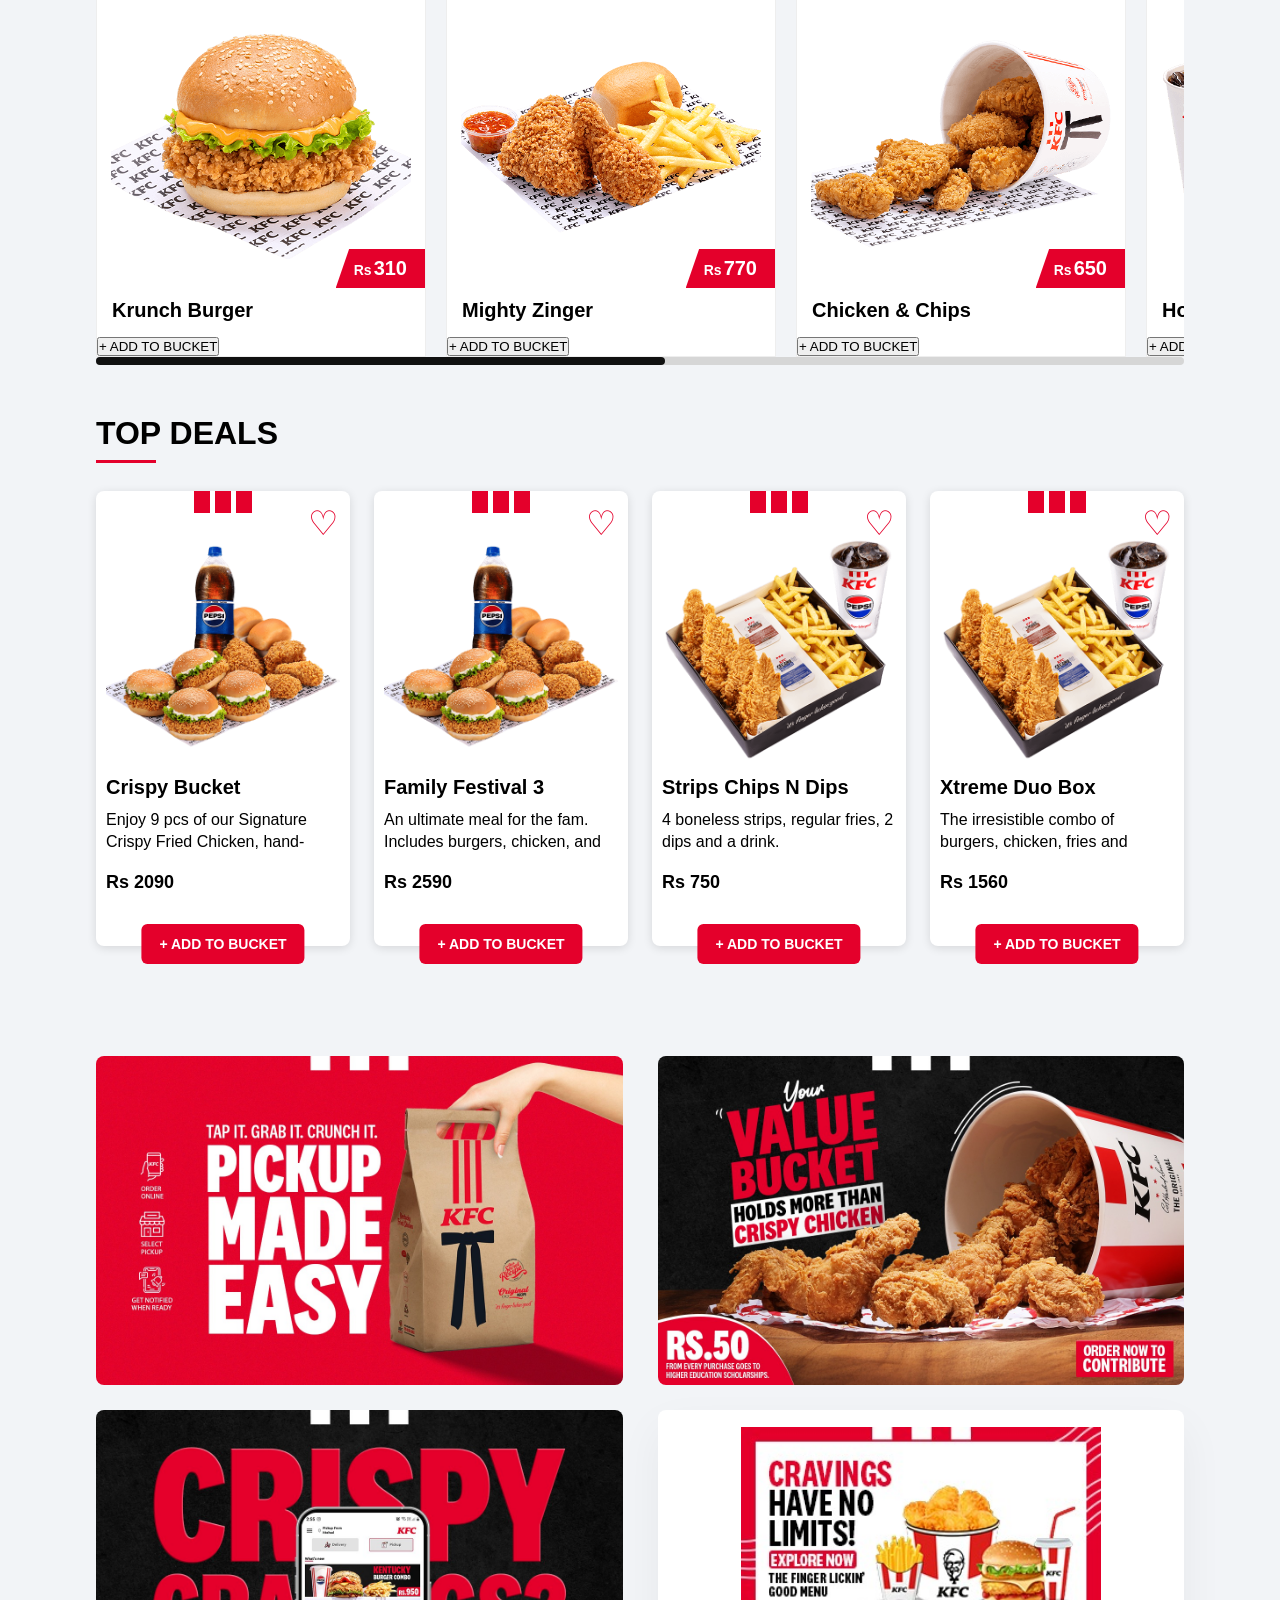
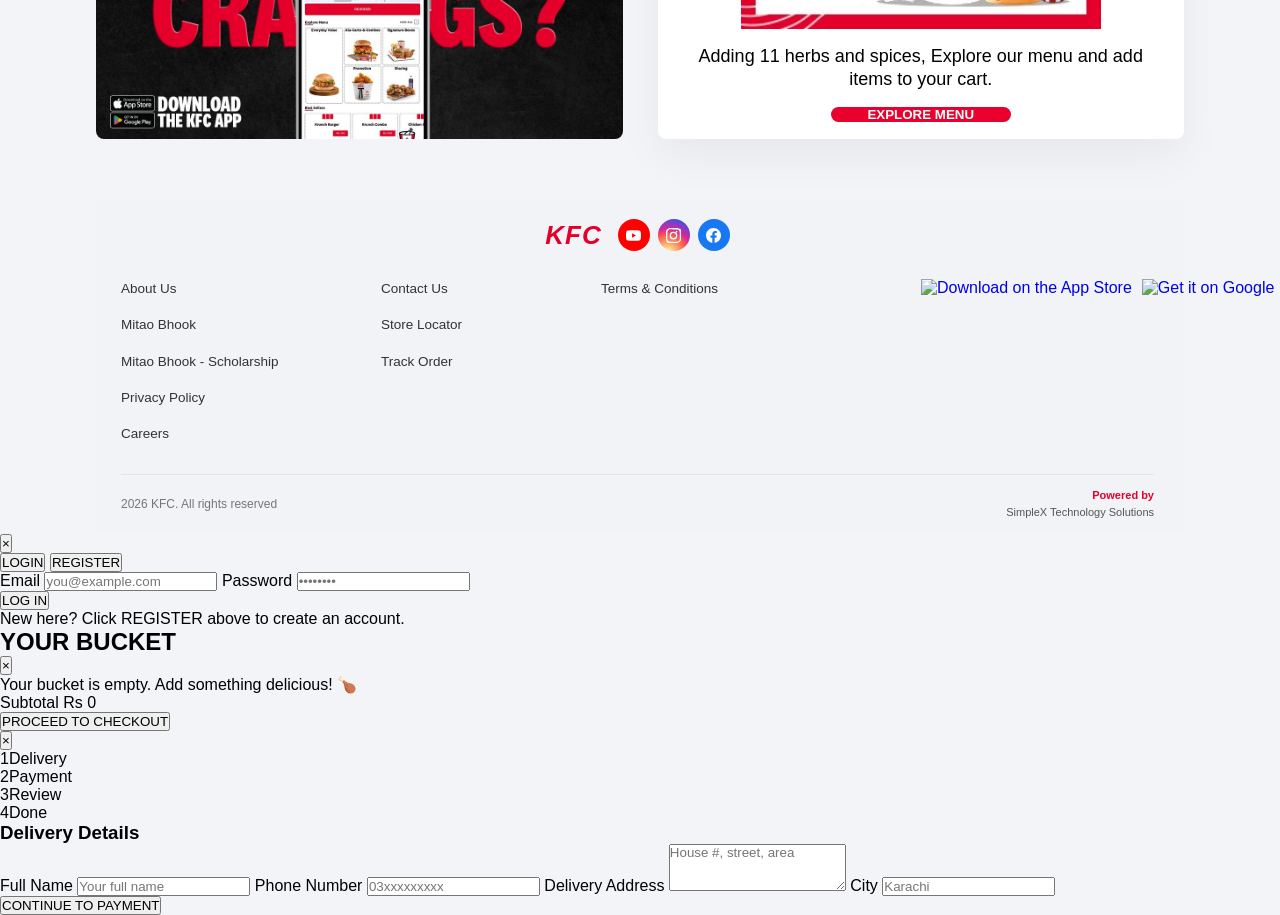
==== commit 7e7613c9: "Updated website" ====
--- a/index.html
+++ b/index.html
@@ -20,6 +20,11 @@
 
   <div class="side-menu-header">
     <button class="login-button">LOGIN</button>
+    <div class="user-chip" id="userChipSide">
+      <div class="user-avatar" id="userAvatarSide">U</div>
+      <span id="userNameSide">User</span>
+      <button class="logout-link" onclick="logoutUser()">LOGOUT</button>
+    </div>
     <div class="theme-toggle">
       <button class="theme-btn active">Day</button>
       <button class="theme-btn">Night</button>
@@ -63,8 +68,13 @@
     </div>
     <div class="right-items">
       <button class="login-button">LOGIN</button>
-      <button class="cart-button">
-        <span class="cart-number"></span>
+      <div class="user-chip" id="userChipTop">
+        <div class="user-avatar" id="userAvatarTop">U</div>
+        <span id="userNameTop">User</span>
+        <button class="logout-link" onclick="logoutUser()">LOGOUT</button>
+      </div>
+      <button class="cart-button" id="cartButton">
+        <span class="cart-count-badge" id="cartCountBadge">0</span>
         <img src="kfc cup.png" alt="Cart" class="bucket-img">
       </button>
     </div>
@@ -163,6 +173,7 @@
           <h3>Krunch Burger</h3>
           <span class="price">Rs<b>310</b></span>
         </div>
+        <button class="bs-add-btn">+ ADD TO BUCKET</button>
       </div>
 
       <div class="bestseller-card">
@@ -172,6 +183,7 @@
           <h3>Mighty Zinger</h3>
           <span class="price">Rs<b>770</b></span>
         </div>
+        <button class="bs-add-btn">+ ADD TO BUCKET</button>
       </div>
 
       <div class="bestseller-card">
@@ -181,6 +193,7 @@
           <h3>Chicken &amp; Chips</h3>
           <span class="price">Rs<b>650</b></span>
         </div>
+        <button class="bs-add-btn">+ ADD TO BUCKET</button>
       </div>
 
       <div class="bestseller-card">
@@ -190,6 +203,7 @@
           <h3>Hot Wings Bucket</h3>
           <span class="price">Rs<b>670</b></span>
         </div>
+        <button class="bs-add-btn">+ ADD TO BUCKET</button>
       </div>
 
       <div class="bestseller-card">
@@ -199,6 +213,7 @@
           <h3>Krunch Combo</h3>
           <span class="price">Rs<b>590</b></span>
         </div>
+        <button class="bs-add-btn">+ ADD TO BUCKET</button>
       </div>
 <div class="bestseller-card">
         <div class="rank-bars"><span></span><span></span><span></span></div>
@@ -207,6 +222,7 @@
           <h3>Krunch Combo1</h3>
           <span class="price">Rs<b>590</b></span>
         </div>
+        <button class="bs-add-btn">+ ADD TO BUCKET</button>
       </div>
     </div>
   </div>
@@ -371,8 +387,149 @@
 </footer>
   
 
-  
-    
+<!-- ============================================
+     LOGIN / REGISTER MODAL
+     ============================================ -->
+<div class="auth-overlay" id="authOverlay">
+  <div class="auth-box">
+    <button class="auth-close" id="authClose">&times;</button>
+    <div class="auth-tabs">
+      <button class="auth-tab active" id="tabLoginBtn" data-tab="login">LOGIN</button>
+      <button class="auth-tab" id="tabRegisterBtn" data-tab="register">REGISTER</button>
+    </div>
+
+    <form class="auth-form" id="loginForm">
+      <label>Email</label>
+      <input type="email" id="loginEmail" required placeholder="you@example.com" autocomplete="email">
+      <label>Password</label>
+      <input type="password" id="loginPassword" required placeholder="••••••••" autocomplete="current-password">
+      <p class="auth-error" id="loginError"></p>
+      <button type="submit" class="auth-submit">LOG IN</button>
+      <p class="auth-hint">New here? Click REGISTER above to create an account.</p>
+    </form>
+
+    <form class="auth-form" id="registerForm" style="display:none;">
+      <label>Full Name</label>
+      <input type="text" id="regName" required placeholder="John Doe">
+      <label>Email</label>
+      <input type="email" id="regEmail" required placeholder="you@example.com" autocomplete="email">
+      <label>Phone</label>
+      <input type="tel" id="regPhone" required placeholder="03xxxxxxxxx">
+      <label>Password</label>
+      <input type="password" id="regPassword" required placeholder="Min 6 characters" autocomplete="new-password">
+      <p class="auth-error" id="registerError"></p>
+      <button type="submit" class="auth-submit">CREATE ACCOUNT</button>
+      <p class="auth-hint">This is a front-end demo — accounts are stored only in this browser.</p>
+    </form>
+  </div>
+</div>
+
+<!-- ============================================
+     CART DRAWER
+     ============================================ -->
+<div class="cart-overlay" id="cartOverlay"></div>
+<aside class="cart-drawer" id="cartDrawer">
+  <div class="cart-drawer-header">
+    <h2>YOUR BUCKET</h2>
+    <button class="cart-drawer-close" id="cartDrawerClose">&times;</button>
+  </div>
+  <div class="cart-items" id="cartItemsList"></div>
+  <div class="cart-empty" id="cartEmptyMsg">Your bucket is empty. Add something delicious! 🍗</div>
+  <div class="cart-drawer-footer">
+    <div class="cart-subtotal-row">
+      <span>Subtotal</span>
+      <span id="cartSubtotal">Rs 0</span>
+    </div>
+    <button class="checkout-btn" id="goToCheckoutBtn">PROCEED TO CHECKOUT</button>
+  </div>
+</aside>
+
+<!-- ============================================
+     CHECKOUT MODAL
+     ============================================ -->
+<div class="checkout-overlay" id="checkoutOverlay">
+  <div class="checkout-box">
+    <button class="checkout-close" id="checkoutClose">&times;</button>
+
+    <div class="checkout-steps">
+      <div class="step active" id="stepIndicator1" data-step="1"><span>1</span>Delivery</div>
+      <div class="step" id="stepIndicator2" data-step="2"><span>2</span>Payment</div>
+      <div class="step" id="stepIndicator3" data-step="3"><span>3</span>Review</div>
+      <div class="step" id="stepIndicator4" data-step="4"><span>4</span>Done</div>
+    </div>
+
+    <!-- Step 1: Delivery -->
+    <div class="checkout-panel" id="panelDelivery">
+      <h3>Delivery Details</h3>
+      <label>Full Name</label>
+      <input type="text" id="chkName" placeholder="Your full name">
+      <label>Phone Number</label>
+      <input type="tel" id="chkPhone" placeholder="03xxxxxxxxx">
+      <label>Delivery Address</label>
+      <textarea id="chkAddress" rows="3" placeholder="House #, street, area"></textarea>
+      <label>City</label>
+      <input type="text" id="chkCity" placeholder="Karachi">
+      <p class="checkout-field-error" id="deliveryError"></p>
+      <div class="checkout-btn-row">
+        <button class="checkout-next" id="toPaymentBtn">CONTINUE TO PAYMENT</button>
+      </div>
+    </div>
+
+    <!-- Step 2: Payment -->
+    <div class="checkout-panel" id="panelPayment" style="display:none;">
+      <h3>Payment Method</h3>
+      <label class="pay-option"><input type="radio" name="payMethod" value="cod" checked> Cash on Delivery</label>
+      <label class="pay-option"><input type="radio" name="payMethod" value="card"> Credit / Debit Card</label>
+      <div class="card-fields" id="cardFields" style="display:none;">
+        <label>Card Number</label>
+        <input type="text" id="chkCardNumber" placeholder="1234 5678 9012 3456" maxlength="19">
+        <div class="card-row">
+          <div>
+            <label>Expiry</label>
+            <input type="text" id="chkCardExpiry" placeholder="MM/YY" maxlength="5">
+          </div>
+          <div>
+            <label>CVV</label>
+            <input type="text" id="chkCardCvv" placeholder="123" maxlength="3">
+          </div>
+        </div>
+      </div>
+      <p class="checkout-field-error" id="paymentError"></p>
+      <div class="checkout-btn-row">
+        <button class="checkout-back" data-back="1">BACK</button>
+        <button class="checkout-next" id="toReviewBtn">REVIEW ORDER</button>
+      </div>
+    </div>
+
+    <!-- Step 3: Review -->
+    <div class="checkout-panel" id="panelReview" style="display:none;">
+      <h3>Review Your Order</h3>
+      <div id="reviewItems" class="review-items"></div>
+      <div class="review-row"><span>Subtotal</span><span id="reviewSubtotal">Rs 0</span></div>
+      <div class="review-row"><span>Delivery Fee</span><span id="reviewDelivery">Rs 150</span></div>
+      <div class="review-row total"><span>Total</span><span id="reviewTotal">Rs 0</span></div>
+      <div class="review-address" id="reviewAddress"></div>
+      <div class="checkout-btn-row">
+        <button class="checkout-back" data-back="2">BACK</button>
+        <button class="checkout-next" id="placeOrderBtn">PLACE ORDER</button>
+      </div>
+    </div>
+
+    <!-- Step 4: Done -->
+    <div class="checkout-panel" id="panelDone" style="display:none;">
+      <div class="order-success">
+        <div class="success-icon">✓</div>
+        <h3>Order Placed!</h3>
+        <p>Your order <strong id="orderNumberDisplay"></strong> has been confirmed.</p>
+        <p>Estimated delivery: 35–45 minutes.</p>
+        <button class="checkout-next" id="closeCheckoutDone">DONE</button>
+      </div>
+    </div>
+  </div>
+</div>
+
+<div class="toast" id="toastMsg"></div>
+
 <script src="KFC1.JS"></script>
 </body>
 </html>
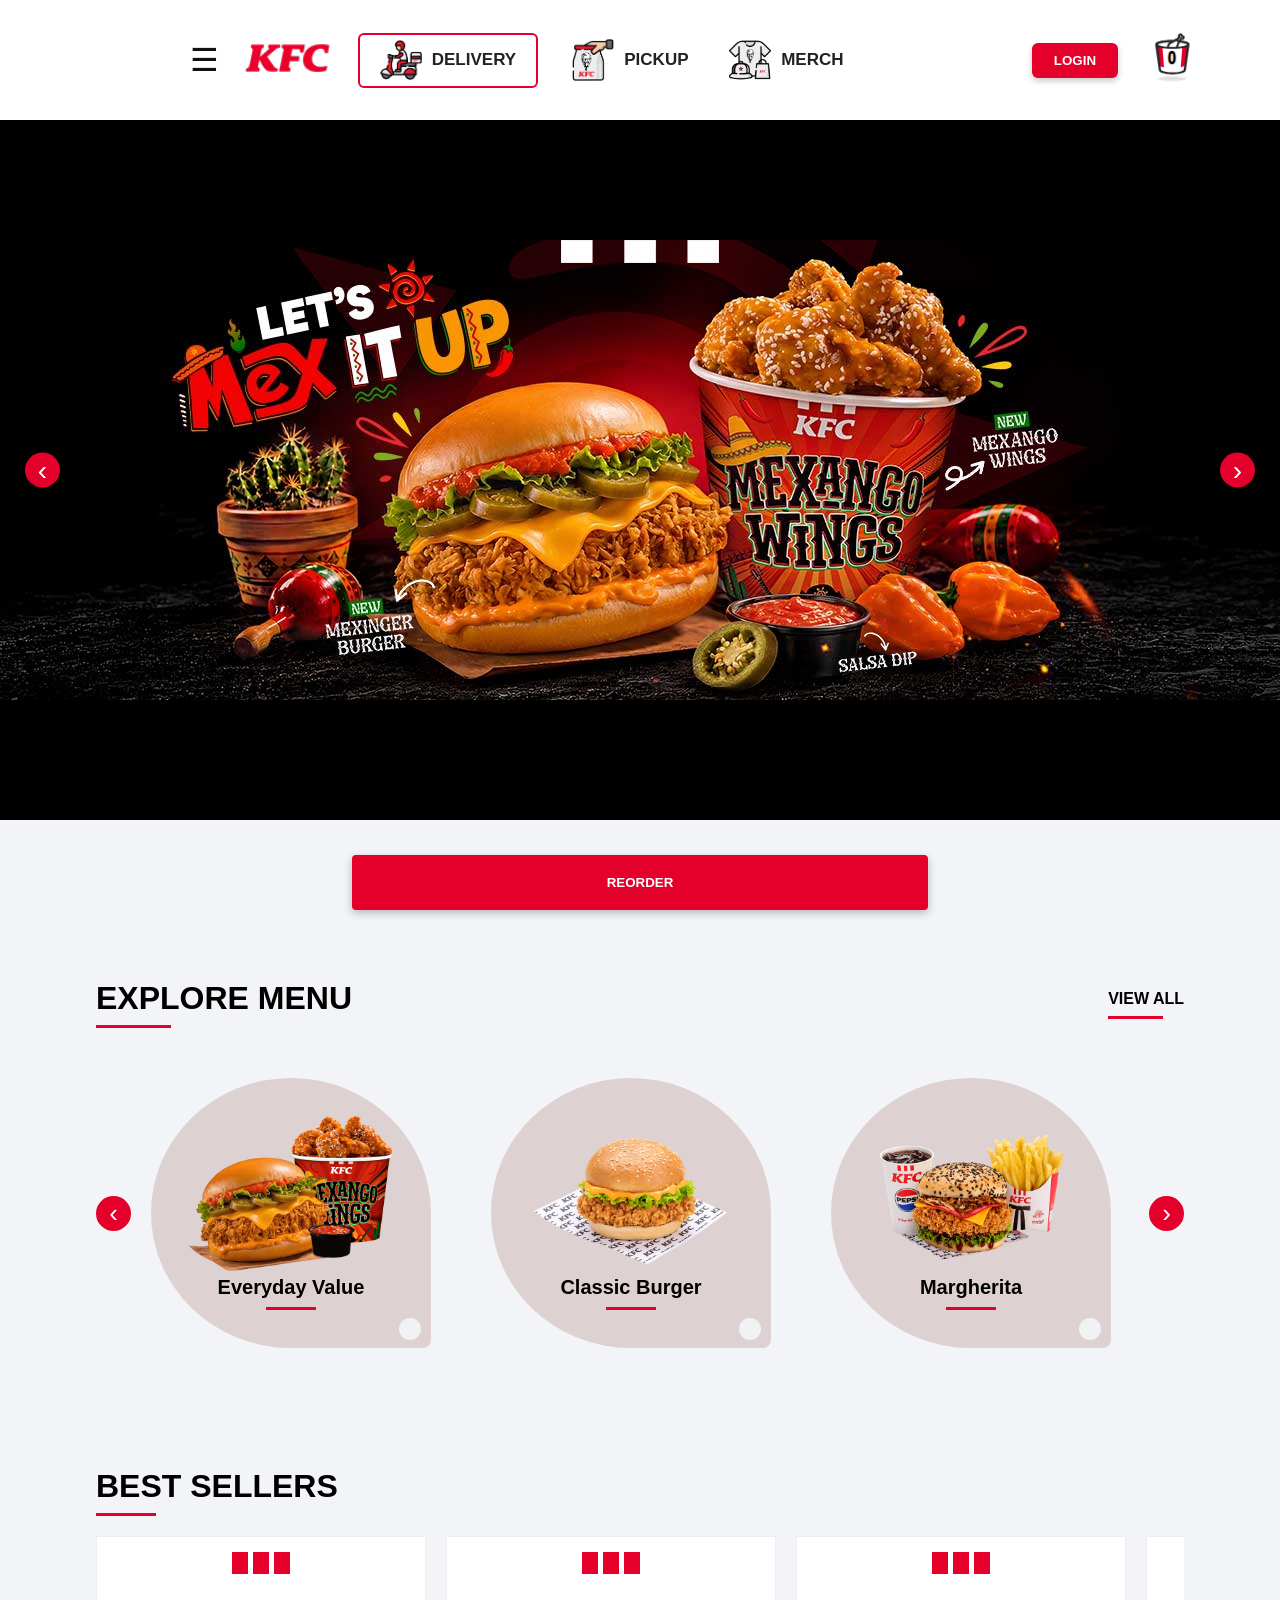
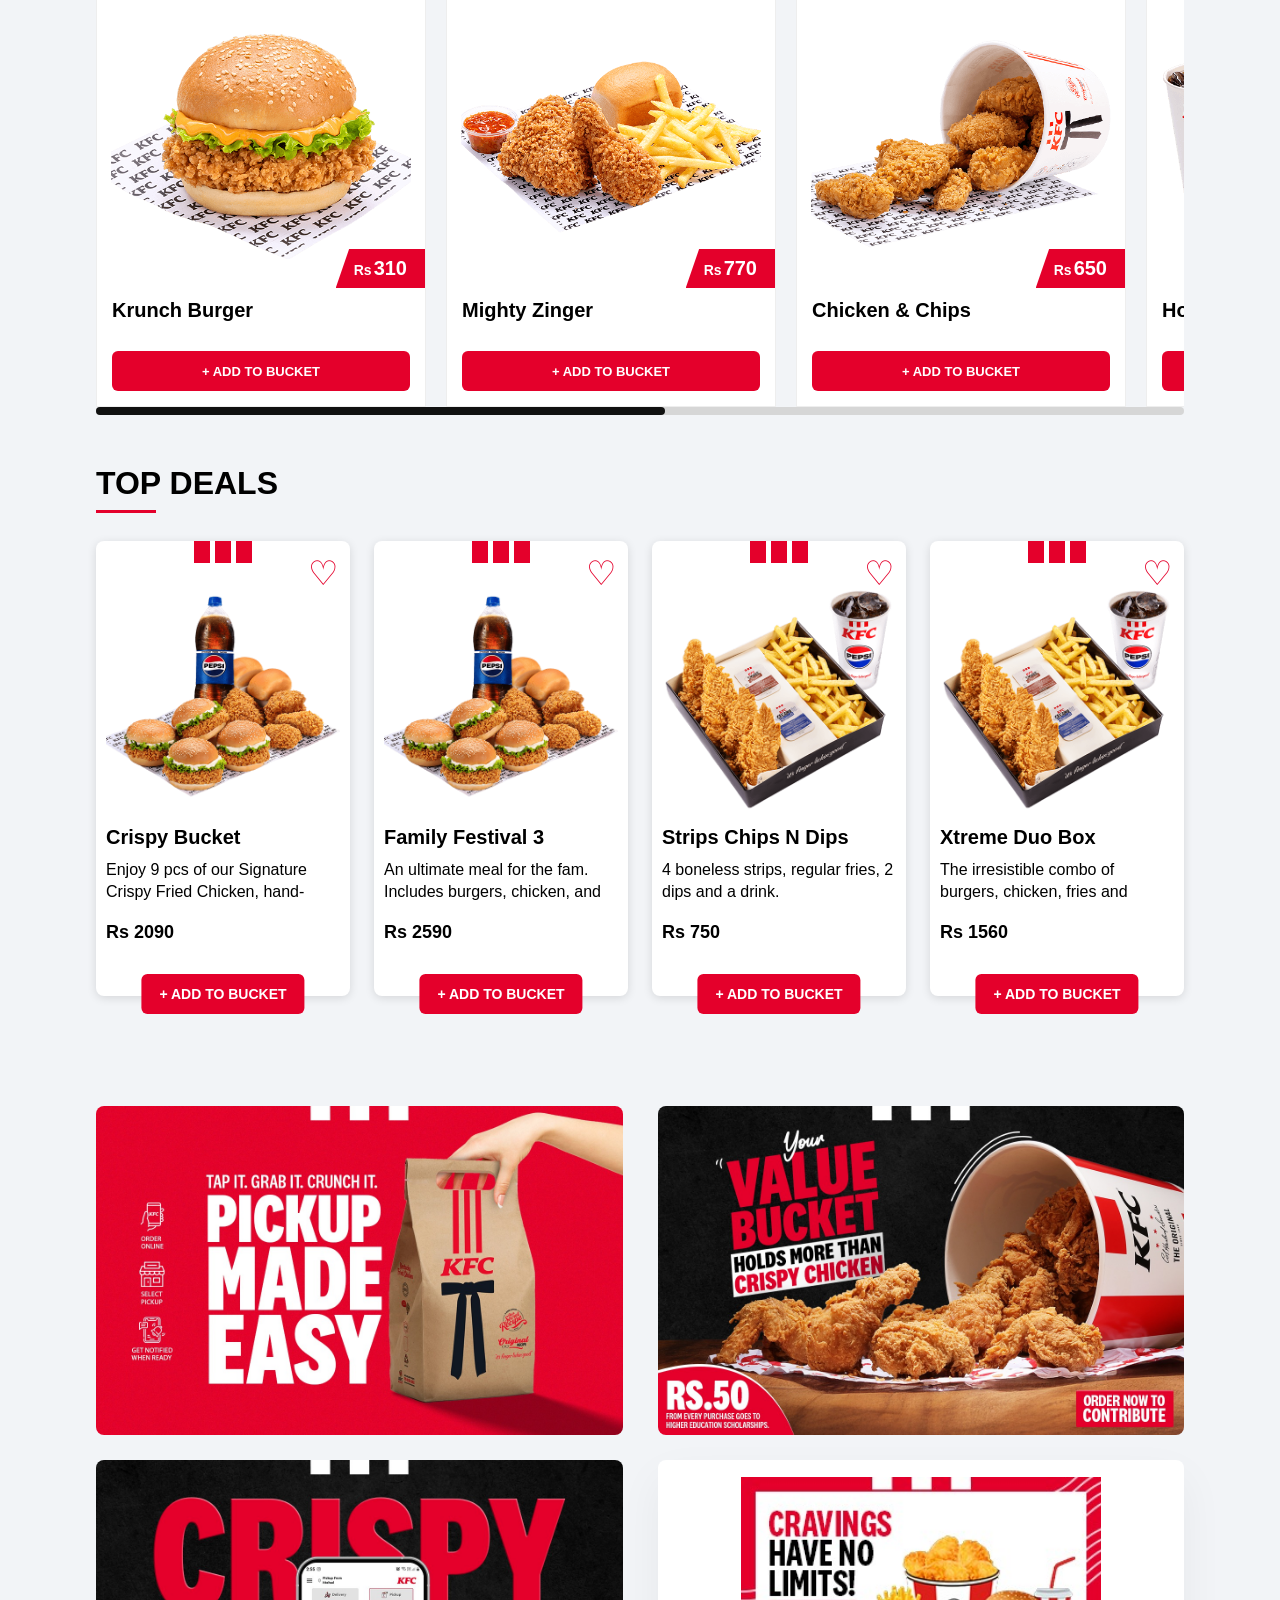
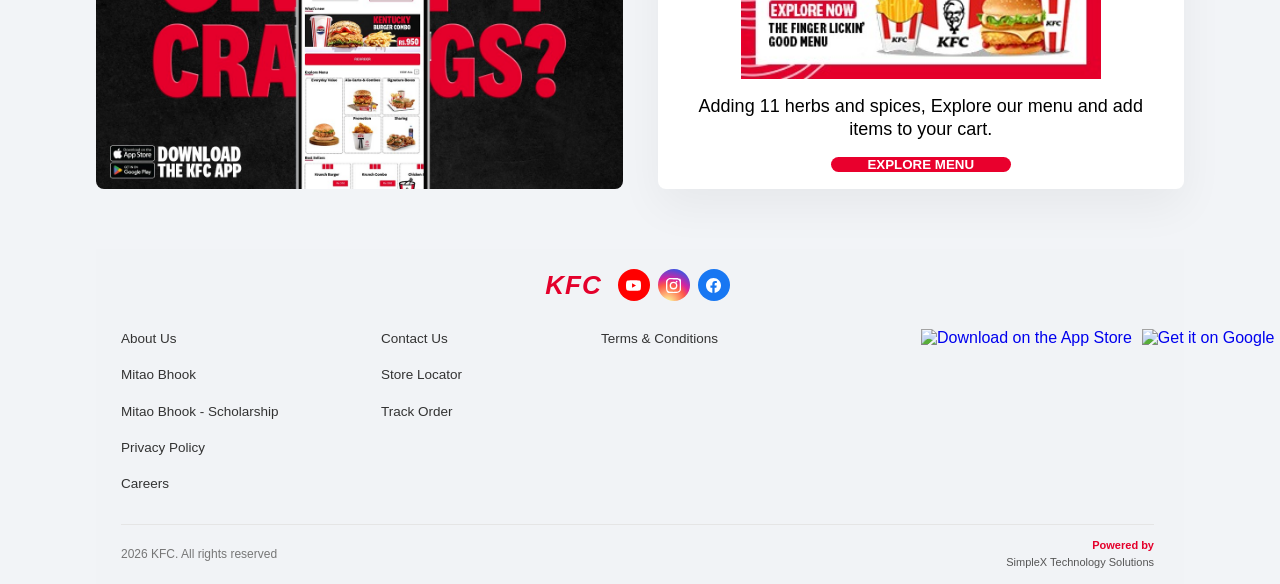
==== commit e2f911ec: "Add files via upload" ====
--- a/index.html
+++ b/index.html
@@ -1,535 +1,546 @@
-<!DOCTYPE html>
-<html lang="en">
-<head>
-    <meta charset="UTF-8">
-    <meta name="viewport" content="width=device-width, initial-scale=1.0">
-    <title>KFC</title>
-    <link rel="stylesheet" href="KFC1.css">
-</head>
-<body>
-
-<header class="top-header">
-  <div class="navbar">
-    <div class="left-items">
-      
-      <button class="menu-btn" onclick="toggleSideMenu()">☰</button>
-
-<div class="overlay" id="overlay" onclick="closeSideMenu()"></div>
-
-<div class="side-menu" id="sideMenu">
-
-  <div class="side-menu-header">
-    <button class="login-button">LOGIN</button>
-    <div class="user-chip" id="userChipSide">
-      <div class="user-avatar" id="userAvatarSide">U</div>
-      <span id="userNameSide">User</span>
-      <button class="logout-link" onclick="logoutUser()">LOGOUT</button>
-    </div>
-    <div class="theme-toggle">
-      <button class="theme-btn active">Day</button>
-      <button class="theme-btn">Night</button>
-    </div>
-  </div>
-
-  <hr>
-
-  <a href="#"><span class="icon">📍</span> Store Locator</a>
-  <a href="#"><span class="icon">🔍</span> Track Order</a>
-  <a href="#"><span class="icon">📋</span> Explore Menu</a>
-
-  <hr>
-
-  <a href="#">About Us</a>
-  <a href="#">My Rewards</a>
-  <a href="#">Terms &amp; Conditions</a>
-  <a href="#">Privacy Policy</a>
-  <a href="#">Contact Us</a>
-  <a href="#">Mitao Bhook</a>
-  <a href="#">Mitao Bhook - Scholarship</a>
-
-</div>
-      <div class="logo">
-        <img src="kfclogo.png" alt="KFC Logo">
-      </div>
-      <button class="nav-btn active">
-        <div class="delivery-box">
-          <img src="delivery.png" alt="Delivery Icon">
-          <span>DELIVERY</span>
-        </div>
-      </button>
-      <button class="pickup-button">
-        <img class="pickup-icon" src="PICKUP KFC.png" alt="Pickup">
-        PICKUP
-      </button>
-      <button class="merch-button">
-        <img class="merch-icon" src="merch.png" alt="Merch">
-        MERCH
-      </button>
-    </div>
-    <div class="right-items">
-      <button class="login-button">LOGIN</button>
-      <div class="user-chip" id="userChipTop">
-        <div class="user-avatar" id="userAvatarTop">U</div>
-        <span id="userNameTop">User</span>
-        <button class="logout-link" onclick="logoutUser()">LOGOUT</button>
-      </div>
-      <button class="cart-button" id="cartButton">
-        <span class="cart-count-badge" id="cartCountBadge">0</span>
-        <img src="kfc cup.png" alt="Cart" class="bucket-img">
-      </button>
-    </div>
-  </div>
-</header>
-
-<div class="slider">
-  <button class="arrow left" onclick="previousImage()">‹</button>
-  <div class="slides" id="slides">
-    <img src="kfcanimation1.jpg" alt="KFC banner 1">
-    <img src="kfcanimation2.jpg" alt="KFC banner 2">
-    <img src="kfcanimation3.jpg" alt="KFC banner 3">
-  </div>
-  <button class="arrow right" onclick="nextImage()">›</button>
-</div>
-
-<div class="order-box">
-  <button class="order-btn">REORDER</button>
-</div>
-
-<section class="explore-section">
-  <div class="explore-heading">
-    <h2>EXPLORE MENU</h2>
-    <a href="#">VIEW ALL</a>
-  </div>
-
-  <div class="explore-wrapper">
-
-    <button class="explore-arrow left-arrow" onclick="slideMenu(-1)">&#8249;</button>
-
-    <div class="explore-track-container">
-      <div class="explore-track" id="exploreTrack">
-
-        <div class="menu-shape">
-          <img class="food-img" src="fries.png" alt="Everyday Value">
-          <p>Everyday Value</p>
-        </div>
-
-        <div class="menu-shape">
-          <img class="food-img" src="fries2.png" alt="Classic Burger">
-          <p>Classic Burger</p>
-        </div>
-
-        <div class="menu-shape">
-          <img class="food-img" src="fries3.png" alt="Margherita">
-          <p>Margherita</p>
-        </div>
-
-        <div class="menu-shape">
-          <img class="food-img" src="fries4.png" alt="Sushi Set">
-          <p>Sushi Set</p>
-        </div>
-
-        <div class="menu-shape">
-          <img class="food-img" src="combos.png" alt="Combos">
-          <p>Combos</p>
-        </div>
-
-        <div class="menu-shape">
-          <img class="food-img" src="manyburger.png" alt="Burgers">
-          <p>Burgers</p>
-        </div>
-
-        <div class="menu-shape">
-          <img class="food-img" src="snacks and beverages.png" alt="Snacks">
-          <p>Snacks</p>
-        </div>
-
-        <div class="menu-shape">
-          <img class="food-img" src="sauce.png" alt="Sauces">
-          <p>Sauces</p>
-        </div>
- <div class="menu-shape">
-          <img class="food-img" src="sauce.png" alt="Sauces">
-          <p>Sauces</p>
-        </div>
-        
-      </div>
-    </div>
-
-    <button class="explore-arrow right-arrow" onclick="slideMenu(1)">&#8250;</button>
-
-  </div>
-  <div></div>
-</section>
-<section class="bestseller-section">
-  <h2 class="bestseller-title">BEST SELLERS</h2>
-
-  <div class="bestseller-wrapper">
-    <div class="bestseller-track" id="bestsellerTrack">
-
-      <div class="bestseller-card">
-        <div class="rank-bars"><span></span><span></span><span></span></div>
-        <img src="bestseller1.png" alt="Krunch Burger">
-        <div class="card-footer">
-          <h3>Krunch Burger</h3>
-          <span class="price">Rs<b>310</b></span>
-        </div>
-        <button class="bs-add-btn">+ ADD TO BUCKET</button>
-      </div>
-
-      <div class="bestseller-card">
-        <div class="rank-bars"><span></span><span></span><span></span></div>
-        <img src="bestseller3.png" alt="Mighty Zinger">
-        <div class="card-footer">
-          <h3>Mighty Zinger</h3>
-          <span class="price">Rs<b>770</b></span>
-        </div>
-        <button class="bs-add-btn">+ ADD TO BUCKET</button>
-      </div>
-
-      <div class="bestseller-card">
-        <div class="rank-bars"><span></span><span></span><span></span></div>
-        <img src="bestseller4.png" alt="Chicken & Chips">
-        <div class="card-footer">
-          <h3>Chicken &amp; Chips</h3>
-          <span class="price">Rs<b>650</b></span>
-        </div>
-        <button class="bs-add-btn">+ ADD TO BUCKET</button>
-      </div>
-
-      <div class="bestseller-card">
-        <div class="rank-bars"><span></span><span></span><span></span></div>
-        <img src="bestseller5.png" alt="Hot Wings Bucket">
-        <div class="card-footer">
-          <h3>Hot Wings Bucket</h3>
-          <span class="price">Rs<b>670</b></span>
-        </div>
-        <button class="bs-add-btn">+ ADD TO BUCKET</button>
-      </div>
-
-      <div class="bestseller-card">
-        <div class="rank-bars"><span></span><span></span><span></span></div>
-        <img src="b.png" alt="Krunch Combo">
-        <div class="card-footer">
-          <h3>Krunch Combo</h3>
-          <span class="price">Rs<b>590</b></span>
-        </div>
-        <button class="bs-add-btn">+ ADD TO BUCKET</button>
-      </div>
-<div class="bestseller-card">
-        <div class="rank-bars"><span></span><span></span><span></span></div>
-        <img src="krunchocombo123.png" alt="Krunch Combo">
-        <div class="card-footer">
-          <h3>Krunch Combo1</h3>
-          <span class="price">Rs<b>590</b></span>
-        </div>
-        <button class="bs-add-btn">+ ADD TO BUCKET</button>
-      </div>
-    </div>
-  </div>
-
-  <div class="bestseller-scrollbar" id="bestsellerScrollbar">
-  <div class="bestseller-scroll-thumb" id="scrollThumb"></div>
-</div>
-</section>
-<section class="top-deals-section">
-  <h2 class="section-title">TOP DEALS</h2>
-
-  <div class="deals-row">
-
-    <div class="deal-card">
-      <div class="rank-bars"><span></span><span></span><span></span></div>
-      <button class="heart-btn">♡</button>
-
-      <img class="deal-img" src="topdeals2.png" alt="Crispy Bucket">
-
-      <h3>Crispy Bucket</h3>
-      <p>Enjoy 9 pcs of our Signature Crispy Fried Chicken, hand-breaded in-house.</p>
-      <h4>Rs 2090</h4>
-
-      <button class="add-btn">+ ADD TO BUCKET</button>
-    </div>
-
-    <div class="deal-card">
-      <div class="rank-bars"><span></span><span></span><span></span></div>
-      <button class="heart-btn">♡</button>
-
-      <img class="deal-img" src="topdeals2.png" alt="Family Festival 3">
-
-      <h3>Family Festival 3</h3>
-      <p>An ultimate meal for the fam. Includes burgers, chicken, and drinks.</p>
-      <h4>Rs 2590</h4>
-
-      <button class="add-btn">+ ADD TO BUCKET</button>
-    </div>
-
-    <div class="deal-card">
-      <div class="rank-bars"><span></span><span></span><span></span></div>
-      <button class="heart-btn">♡</button>
-
-      <img class="deal-img" src="topdeals3.png" alt="Strips Chips N Dips">
-
-      <h3>Strips Chips N Dips</h3>
-      <p>4 boneless strips, regular fries, 2 dips and a drink.</p>
-      <h4>Rs 750</h4>
-
-      <button class="add-btn">+ ADD TO BUCKET</button>
-    </div>
-
-    <div class="deal-card">
-      <div class="rank-bars"><span></span><span></span><span></span></div>
-      <button class="heart-btn">♡</button>
-
-      <img class="deal-img" src="top446456.png" alt="Xtreme Duo Box">
-
-      <h3>Xtreme Duo Box</h3>
-      <p>The irresistible combo of burgers, chicken, fries and drinks.</p>
-      <h4>Rs 1560</h4>
-
-      <button class="add-btn">+ ADD TO BUCKET</button>
-    </div>
-
-  </div>
-</section>
-
-<main class="promo-wrap">
-    <section class="promo-grid">
-      <a class="promo-card image-card" href="#">
-        <img src="endpic1.jpg" alt="Pickup made easy">
-      </a>
-
-      <a class="promo-card image-card" href="#">
-        <img src="endpic2.jpg" alt="Value bucket">
-      </a>
-
-      <a class="promo-card image-card" href="#">
-        <img src="endpic3.png" alt="Download KFC app">
-      </a>
-
-      <article class="promo-card menu-card">
-        <img class="menu-card__banner" src="endpic4final.jpg" alt="Cravings have no limits">
-        <p>Adding 11 herbs and spices, Explore our menu and add items to your cart.</p>
-        <button type="button" id="exploreMenu">EXPLORE MENU</button>
-      </article>
-    </section>
-    </main>
-    <footer class="kfc-footer">
-
-  <!-- ROW 1: Logo + Social -->
-  <div class="footer-top">
-    <div class="footer-logo">KFC</div>
-    <div class="footer-social">
-      <a href="#" class="social-yt" aria-label="YouTube">
-        <svg width="15" height="15" viewBox="0 0 24 24" fill="currentColor">
-          <path d="M23.5 6.2a3 3 0 0 0-2.1-2.1C19.5 3.6 12 3.6 12 3.6s-7.5 0-9.4.5A3 3 0 0 0 .5 6.2C0 8.1 0 12 0 12s0 3.9.5 5.8a3 3 0 0 0 2.1 2.1C4.5 20.4 12 20.4 12 20.4s7.5 0 9.4-.5a3 3 0 0 0 2.1-2.1C24 15.9 24 12 24 12s0-3.9-.5-5.8zM9.7 15.5V8.5l6.3 3.5-6.3 3.5z"/>
-        </svg>
-      </a>
-      <a href="#" class="social-ig" aria-label="Instagram">
-        <svg width="15" height="15" viewBox="0 0 24 24" fill="currentColor">
-          <path d="M12 2.2c3.2 0 3.6 0 4.9.1 1.2.1 1.9.2 2.3.4.6.2 1 .5 1.4.9s.7.8.9 1.4c.2.4.4 1.1.4 2.3.1 1.3.1 1.7.1 4.9s0 3.6-.1 4.9c-.1 1.2-.2 1.9-.4 2.3-.2.6-.5 1-.9 1.4s-.8.7-1.4.9c-.4.2-1.1.4-2.3.4-1.3.1-1.7.1-4.9.1s-3.6 0-4.9-.1c-1.2-.1-1.9-.2-2.3-.4-.6-.2-1-.5-1.4-.9s-.7-.8-.9-1.4c-.2-.4-.4-1.1-.4-2.3C2.2 15.6 2.2 15.2 2.2 12s0-3.6.1-4.9c.1-1.2.2-1.9.4-2.3.2-.6.5-1 .9-1.4s.8-.7 1.4-.9c.4-.2 1.1-.4 2.3-.4C8.4 2.2 8.8 2.2 12 2.2zm0-2.2C8.7 0 8.3 0 7 .1 5.7.1 4.7.4 3.9.7 3 1.1 2.3 1.6 1.6 2.3.9 3 .4 3.7 0 4.6-.3 5.4-.1 6.4 0 7.7.1 9 0 9.4 0 12.7s0 3.7.1 5c.1 1.3.3 2.3.7 3.1.4.9.9 1.6 1.6 2.3.7.7 1.4 1.2 2.3 1.6.8.3 1.8.6 3.1.7C8.3 24 8.7 24 12 24s3.7 0 5-.1c1.3-.1 2.3-.3 3.1-.7.9-.4 1.6-.9 2.3-1.6.7-.7 1.2-1.4 1.6-2.3.3-.8.6-1.8.7-3.1.1-1.3.1-1.7.1-5s0-3.7-.1-5c-.1-1.3-.3-2.3-.7-3.1-.4-.9-.9-1.6-1.6-2.3C21.7 1.6 21 1.1 20.1.7 19.3.4 18.3.1 17 .1 15.7 0 15.3 0 12 0zm0 5.8a6.2 6.2 0 1 0 0 12.4A6.2 6.2 0 0 0 12 5.8zm0 10.2a4 4 0 1 1 0-8 4 4 0 0 1 0 8zm6.4-10.4a1.4 1.4 0 1 1-2.8 0 1.4 1.4 0 0 1 2.8 0z"/>
-        </svg>
-      </a>
-      <a href="#" class="social-fb" aria-label="Facebook">
-        <svg width="15" height="15" viewBox="0 0 24 24" fill="currentColor">
-          <path d="M24 12.1C24 5.4 18.6 0 12 0S0 5.4 0 12.1C0 18.1 4.4 23 10.1 24v-8.4H7.1v-3.5h3V9.4c0-3 1.8-4.7 4.5-4.7 1.3 0 2.7.2 2.7.2v3h-1.5c-1.5 0-2 .9-2 1.9v2.2h3.3l-.5 3.5h-2.8V24C19.6 23 24 18.1 24 12.1z"/>
-        </svg>
-      </a>
-    </div>
-  </div>
-
-  <!-- ROW 2: Links + Badges — badges INSIDE footer-middle -->
-  <div class="footer-middle">
-
-    <div class="footer-links">
-      <a href="#">About Us</a>
-      <a href="#">Contact Us</a>
-      <a href="#">Terms &amp; Conditions</a>
-
-      <a href="#">Mitao Bhook</a>
-      <a href="#">Store Locator</a>
-      <span></span>
-
-      <a href="#">Mitao Bhook - Scholarship</a>
-      <a href="#">Track Order</a>
-      <span></span>
-
-      <a href="#">Privacy Policy</a>
-      <span></span>
-      <span></span>
-
-      <a href="#">Careers</a>
-      <span></span>
-      <span></span>
-    </div>
-
-    <!-- ↓ BADGES NOW INSIDE footer-middle ↓ -->
-    <div class="footer-badges">
-      <a href="#">
-        <img src="https://upload.wikimedia.org/wikipedia/commons/3/3c/Download_on_the_App_Store_Badge.svg"
-             alt="Download on the App Store" />
-      </a>
-      <a href="#">
-        <img src="https://upload.wikimedia.org/wikipedia/commons/7/78/Google_Play_Store_badge_EN.svg"
-             alt="Get it on Google Play" />
-      </a>
-    </div>
-
-  </div>  <!-- ← footer-middle closes HERE -->
-
-  <!-- ROW 3: Copyright + Powered By -->
-  <div class="footer-bottom">
-    <p class="footer-copyright">2026 KFC. All rights reserved</p>
-    <div class="footer-powered">
-      <span class="powered-label">Powered by</span><br/>
-      <a href="#">SimpleX Technology Solutions</a>
-    </div>
-  </div>
-
-</footer>
-  
-
-<!-- ============================================
-     LOGIN / REGISTER MODAL
-     ============================================ -->
-<div class="auth-overlay" id="authOverlay">
-  <div class="auth-box">
-    <button class="auth-close" id="authClose">&times;</button>
-    <div class="auth-tabs">
-      <button class="auth-tab active" id="tabLoginBtn" data-tab="login">LOGIN</button>
-      <button class="auth-tab" id="tabRegisterBtn" data-tab="register">REGISTER</button>
-    </div>
-
-    <form class="auth-form" id="loginForm">
-      <label>Email</label>
-      <input type="email" id="loginEmail" required placeholder="you@example.com" autocomplete="email">
-      <label>Password</label>
-      <input type="password" id="loginPassword" required placeholder="••••••••" autocomplete="current-password">
-      <p class="auth-error" id="loginError"></p>
-      <button type="submit" class="auth-submit">LOG IN</button>
-      <p class="auth-hint">New here? Click REGISTER above to create an account.</p>
-    </form>
-
-    <form class="auth-form" id="registerForm" style="display:none;">
-      <label>Full Name</label>
-      <input type="text" id="regName" required placeholder="John Doe">
-      <label>Email</label>
-      <input type="email" id="regEmail" required placeholder="you@example.com" autocomplete="email">
-      <label>Phone</label>
-      <input type="tel" id="regPhone" required placeholder="03xxxxxxxxx">
-      <label>Password</label>
-      <input type="password" id="regPassword" required placeholder="Min 6 characters" autocomplete="new-password">
-      <p class="auth-error" id="registerError"></p>
-      <button type="submit" class="auth-submit">CREATE ACCOUNT</button>
-      <p class="auth-hint">This is a front-end demo — accounts are stored only in this browser.</p>
-    </form>
-  </div>
-</div>
-
-<!-- ============================================
-     CART DRAWER
-     ============================================ -->
-<div class="cart-overlay" id="cartOverlay"></div>
-<aside class="cart-drawer" id="cartDrawer">
-  <div class="cart-drawer-header">
-    <h2>YOUR BUCKET</h2>
-    <button class="cart-drawer-close" id="cartDrawerClose">&times;</button>
-  </div>
-  <div class="cart-items" id="cartItemsList"></div>
-  <div class="cart-empty" id="cartEmptyMsg">Your bucket is empty. Add something delicious! 🍗</div>
-  <div class="cart-drawer-footer">
-    <div class="cart-subtotal-row">
-      <span>Subtotal</span>
-      <span id="cartSubtotal">Rs 0</span>
-    </div>
-    <button class="checkout-btn" id="goToCheckoutBtn">PROCEED TO CHECKOUT</button>
-  </div>
-</aside>
-
-<!-- ============================================
-     CHECKOUT MODAL
-     ============================================ -->
-<div class="checkout-overlay" id="checkoutOverlay">
-  <div class="checkout-box">
-    <button class="checkout-close" id="checkoutClose">&times;</button>
-
-    <div class="checkout-steps">
-      <div class="step active" id="stepIndicator1" data-step="1"><span>1</span>Delivery</div>
-      <div class="step" id="stepIndicator2" data-step="2"><span>2</span>Payment</div>
-      <div class="step" id="stepIndicator3" data-step="3"><span>3</span>Review</div>
-      <div class="step" id="stepIndicator4" data-step="4"><span>4</span>Done</div>
-    </div>
-
-    <!-- Step 1: Delivery -->
-    <div class="checkout-panel" id="panelDelivery">
-      <h3>Delivery Details</h3>
-      <label>Full Name</label>
-      <input type="text" id="chkName" placeholder="Your full name">
-      <label>Phone Number</label>
-      <input type="tel" id="chkPhone" placeholder="03xxxxxxxxx">
-      <label>Delivery Address</label>
-      <textarea id="chkAddress" rows="3" placeholder="House #, street, area"></textarea>
-      <label>City</label>
-      <input type="text" id="chkCity" placeholder="Karachi">
-      <p class="checkout-field-error" id="deliveryError"></p>
-      <div class="checkout-btn-row">
-        <button class="checkout-next" id="toPaymentBtn">CONTINUE TO PAYMENT</button>
-      </div>
-    </div>
-
-    <!-- Step 2: Payment -->
-    <div class="checkout-panel" id="panelPayment" style="display:none;">
-      <h3>Payment Method</h3>
-      <label class="pay-option"><input type="radio" name="payMethod" value="cod" checked> Cash on Delivery</label>
-      <label class="pay-option"><input type="radio" name="payMethod" value="card"> Credit / Debit Card</label>
-      <div class="card-fields" id="cardFields" style="display:none;">
-        <label>Card Number</label>
-        <input type="text" id="chkCardNumber" placeholder="1234 5678 9012 3456" maxlength="19">
-        <div class="card-row">
-          <div>
-            <label>Expiry</label>
-            <input type="text" id="chkCardExpiry" placeholder="MM/YY" maxlength="5">
-          </div>
-          <div>
-            <label>CVV</label>
-            <input type="text" id="chkCardCvv" placeholder="123" maxlength="3">
-          </div>
-        </div>
-      </div>
-      <p class="checkout-field-error" id="paymentError"></p>
-      <div class="checkout-btn-row">
-        <button class="checkout-back" data-back="1">BACK</button>
-        <button class="checkout-next" id="toReviewBtn">REVIEW ORDER</button>
-      </div>
-    </div>
-
-    <!-- Step 3: Review -->
-    <div class="checkout-panel" id="panelReview" style="display:none;">
-      <h3>Review Your Order</h3>
-      <div id="reviewItems" class="review-items"></div>
-      <div class="review-row"><span>Subtotal</span><span id="reviewSubtotal">Rs 0</span></div>
-      <div class="review-row"><span>Delivery Fee</span><span id="reviewDelivery">Rs 150</span></div>
-      <div class="review-row total"><span>Total</span><span id="reviewTotal">Rs 0</span></div>
-      <div class="review-address" id="reviewAddress"></div>
-      <div class="checkout-btn-row">
-        <button class="checkout-back" data-back="2">BACK</button>
-        <button class="checkout-next" id="placeOrderBtn">PLACE ORDER</button>
-      </div>
-    </div>
-
-    <!-- Step 4: Done -->
-    <div class="checkout-panel" id="panelDone" style="display:none;">
-      <div class="order-success">
-        <div class="success-icon">✓</div>
-        <h3>Order Placed!</h3>
-        <p>Your order <strong id="orderNumberDisplay"></strong> has been confirmed.</p>
-        <p>Estimated delivery: 35–45 minutes.</p>
-        <button class="checkout-next" id="closeCheckoutDone">DONE</button>
-      </div>
-    </div>
-  </div>
-</div>
-
-<div class="toast" id="toastMsg"></div>
-
-<script src="KFC1.JS"></script>
-</body>
+<!DOCTYPE html>
+<html lang="en">
+<head>
+    <meta charset="UTF-8">
+    <meta name="viewport" content="width=device-width, initial-scale=1.0">
+    <title>KFC</title>
+    <link rel="stylesheet" href="KFC1.css">
+</head>
+<body>
+
+<header class="top-header">
+  <div class="navbar">
+    <div class="left-items">
+      
+      <button class="menu-btn" onclick="toggleSideMenu()">☰</button>
+
+<div class="overlay" id="overlay" onclick="closeSideMenu()"></div>
+
+<div class="side-menu" id="sideMenu">
+
+  <div class="side-menu-header">
+    <button class="login-button">LOGIN</button>
+    <div class="user-chip" id="userChipSide">
+      <div class="user-avatar" id="userAvatarSide">U</div>
+      <span id="userNameSide">User</span>
+      <button class="logout-link" onclick="logoutUser()">LOGOUT</button>
+    </div>
+    <div class="theme-toggle">
+      <button class="theme-btn active">Day</button>
+      <button class="theme-btn">Night</button>
+    </div>
+  </div>
+
+  <hr>
+
+  <a href="#"><span class="icon">📍</span> Store Locator</a>
+  <a href="#"><span class="icon">🔍</span> Track Order</a>
+  <a href="#"><span class="icon">📋</span> Explore Menu</a>
+
+  <hr>
+
+  <a href="#">About Us</a>
+  <a href="#">My Rewards</a>
+  <a href="#">Terms &amp; Conditions</a>
+  <a href="#">Privacy Policy</a>
+  <a href="#">Contact Us</a>
+  <a href="#">Mitao Bhook</a>
+  <a href="#">Mitao Bhook - Scholarship</a>
+
+</div>
+      <div class="logo">
+        <img src="kfclogo.png" alt="KFC Logo">
+      </div>
+      <button class="nav-btn active">
+        <div class="delivery-box">
+          <img src="delivery.png" alt="Delivery Icon">
+          <span>DELIVERY</span>
+        </div>
+      </button>
+      <button class="pickup-button">
+        <img class="pickup-icon" src="PICKUP KFC.png" alt="Pickup">
+        PICKUP
+      </button>
+      <button class="merch-button">
+        <img class="merch-icon" src="merch.png" alt="Merch">
+        MERCH
+      </button>
+    </div>
+    <div class="right-items">
+      <button class="login-button">LOGIN</button>
+      <div class="user-chip" id="userChipTop">
+        <div class="user-avatar" id="userAvatarTop">U</div>
+        <span id="userNameTop">User</span>
+        <button class="logout-link" onclick="logoutUser()">LOGOUT</button>
+      </div>
+      <button class="cart-button" id="cartButton">
+        <span class="cart-count-badge" id="cartCountBadge">0</span>
+        <img src="kfc cup.png" alt="Cart" class="bucket-img">
+      </button>
+    </div>
+  </div>
+</header>
+
+<div class="slider">
+  <button class="arrow left" onclick="previousImage()">‹</button>
+  <div class="slides" id="slides">
+    <img src="kfcanimation1.jpg" alt="KFC banner 1">
+    <img src="kfcanimation2.jpg" alt="KFC banner 2">
+    <img src="kfcanimation3.jpg" alt="KFC banner 3">
+  </div>
+  <button class="arrow right" onclick="nextImage()">›</button>
+</div>
+
+<div class="order-box">
+  <button class="order-btn">REORDER</button>
+</div>
+
+<section class="explore-section">
+  <div class="explore-heading">
+    <h2>EXPLORE MENU</h2>
+    <a href="#">VIEW ALL</a>
+  </div>
+
+  <div class="explore-wrapper">
+
+    <button class="explore-arrow left-arrow" onclick="slideMenu(-1)">&#8249;</button>
+
+    <div class="explore-track-container">
+      <div class="explore-track" id="exploreTrack">
+
+        <div class="menu-shape">
+          <img class="food-img" src="fries.png" alt="Everyday Value">
+          <p>Everyday Value</p>
+        </div>
+
+        <div class="menu-shape">
+          <img class="food-img" src="fries2.png" alt="Classic Burger">
+          <p>Classic Burger</p>
+        </div>
+
+        <div class="menu-shape">
+          <img class="food-img" src="fries3.png" alt="Margherita">
+          <p>Margherita</p>
+        </div>
+
+        <div class="menu-shape">
+          <img class="food-img" src="fries4.png" alt="Sushi Set">
+          <p>Sushi Set</p>
+        </div>
+
+        <div class="menu-shape">
+          <img class="food-img" src="combos.png" alt="Combos">
+          <p>Combos</p>
+        </div>
+
+        <div class="menu-shape">
+          <img class="food-img" src="manyburger.png" alt="Burgers">
+          <p>Burgers</p>
+        </div>
+
+        <div class="menu-shape">
+          <img class="food-img" src="snacks and beverages.png" alt="Snacks">
+          <p>Snacks</p>
+        </div>
+
+        <div class="menu-shape">
+          <img class="food-img" src="sauce.png" alt="Sauces">
+          <p>Sauces</p>
+        </div>
+ <div class="menu-shape">
+          <img class="food-img" src="sauce.png" alt="Sauces">
+          <p>Sauces</p>
+        </div>
+        
+      </div>
+    </div>
+
+    <button class="explore-arrow right-arrow" onclick="slideMenu(1)">&#8250;</button>
+
+  </div>
+  <div></div>
+</section>
+<section class="bestseller-section">
+  <h2 class="bestseller-title">BEST SELLERS</h2>
+
+  <div class="bestseller-wrapper">
+    <div class="bestseller-track" id="bestsellerTrack">
+
+      <div class="bestseller-card">
+        <div class="rank-bars"><span></span><span></span><span></span></div>
+        <img src="bestseller1.png" alt="Krunch Burger">
+        <div class="card-footer">
+          <h3>Krunch Burger</h3>
+          <span class="price">Rs<b>310</b></span>
+        </div>
+        <button class="bs-add-btn">+ ADD TO BUCKET</button>
+      </div>
+
+      <div class="bestseller-card">
+        <div class="rank-bars"><span></span><span></span><span></span></div>
+        <img src="bestseller3.png" alt="Mighty Zinger">
+        <div class="card-footer">
+          <h3>Mighty Zinger</h3>
+          <span class="price">Rs<b>770</b></span>
+        </div>
+        <button class="bs-add-btn">+ ADD TO BUCKET</button>
+      </div>
+
+      <div class="bestseller-card">
+        <div class="rank-bars"><span></span><span></span><span></span></div>
+        <img src="bestseller4.png" alt="Chicken & Chips">
+        <div class="card-footer">
+          <h3>Chicken &amp; Chips</h3>
+          <span class="price">Rs<b>650</b></span>
+        </div>
+        <button class="bs-add-btn">+ ADD TO BUCKET</button>
+      </div>
+
+      <div class="bestseller-card">
+        <div class="rank-bars"><span></span><span></span><span></span></div>
+        <img src="bestseller5.png" alt="Hot Wings Bucket">
+        <div class="card-footer">
+          <h3>Hot Wings Bucket</h3>
+          <span class="price">Rs<b>670</b></span>
+        </div>
+        <button class="bs-add-btn">+ ADD TO BUCKET</button>
+      </div>
+
+      <div class="bestseller-card">
+        <div class="rank-bars"><span></span><span></span><span></span></div>
+        <img src="b.png" alt="Krunch Combo">
+        <div class="card-footer">
+          <h3>Krunch Combo</h3>
+          <span class="price">Rs<b>590</b></span>
+        </div>
+        <button class="bs-add-btn">+ ADD TO BUCKET</button>
+      </div>
+<div class="bestseller-card">
+        <div class="rank-bars"><span></span><span></span><span></span></div>
+        <img src="krunchocombo123.png" alt="Krunch Combo">
+        <div class="card-footer">
+          <h3>Krunch Combo1</h3>
+          <span class="price">Rs<b>590</b></span>
+        </div>
+        <button class="bs-add-btn">+ ADD TO BUCKET</button>
+      </div>
+    </div>
+  </div>
+
+  <div class="bestseller-scrollbar" id="bestsellerScrollbar">
+  <div class="bestseller-scroll-thumb" id="scrollThumb"></div>
+</div>
+</section>
+<section class="top-deals-section">
+  <h2 class="section-title">TOP DEALS</h2>
+
+  <div class="deals-row">
+
+    <div class="deal-card">
+      <div class="rank-bars"><span></span><span></span><span></span></div>
+      <button class="heart-btn">♡</button>
+
+      <img class="deal-img" src="topdeals2.png" alt="Crispy Bucket">
+
+      <h3>Crispy Bucket</h3>
+      <p>Enjoy 9 pcs of our Signature Crispy Fried Chicken, hand-breaded in-house.</p>
+      <h4>Rs 2090</h4>
+
+      <button class="add-btn">+ ADD TO BUCKET</button>
+    </div>
+
+    <div class="deal-card">
+      <div class="rank-bars"><span></span><span></span><span></span></div>
+      <button class="heart-btn">♡</button>
+
+      <img class="deal-img" src="topdeals2.png" alt="Family Festival 3">
+
+      <h3>Family Festival 3</h3>
+      <p>An ultimate meal for the fam. Includes burgers, chicken, and drinks.</p>
+      <h4>Rs 2590</h4>
+
+      <button class="add-btn">+ ADD TO BUCKET</button>
+    </div>
+
+    <div class="deal-card">
+      <div class="rank-bars"><span></span><span></span><span></span></div>
+      <button class="heart-btn">♡</button>
+
+      <img class="deal-img" src="topdeals3.png" alt="Strips Chips N Dips">
+
+      <h3>Strips Chips N Dips</h3>
+      <p>4 boneless strips, regular fries, 2 dips and a drink.</p>
+      <h4>Rs 750</h4>
+
+      <button class="add-btn">+ ADD TO BUCKET</button>
+    </div>
+
+    <div class="deal-card">
+      <div class="rank-bars"><span></span><span></span><span></span></div>
+      <button class="heart-btn">♡</button>
+
+      <img class="deal-img" src="top446456.png" alt="Xtreme Duo Box">
+
+      <h3>Xtreme Duo Box</h3>
+      <p>The irresistible combo of burgers, chicken, fries and drinks.</p>
+      <h4>Rs 1560</h4>
+
+      <button class="add-btn">+ ADD TO BUCKET</button>
+    </div>
+
+  </div>
+</section>
+
+<main class="promo-wrap">
+    <section class="promo-grid">
+      <a class="promo-card image-card" href="#">
+        <img src="endpic1.jpg" alt="Pickup made easy">
+      </a>
+
+      <a class="promo-card image-card" href="#">
+        <img src="endpic2.jpg" alt="Value bucket">
+      </a>
+
+      <a class="promo-card image-card" href="#">
+        <img src="endpic3.png" alt="Download KFC app">
+      </a>
+
+      <article class="promo-card menu-card">
+        <img class="menu-card__banner" src="endpic4final.jpg" alt="Cravings have no limits">
+        <p>Adding 11 herbs and spices, Explore our menu and add items to your cart.</p>
+        <button type="button" id="exploreMenu">EXPLORE MENU</button>
+      </article>
+    </section>
+    </main>
+    <footer class="kfc-footer">
+
+  <!-- ROW 1: Logo + Social -->
+  <div class="footer-top">
+    <div class="footer-logo">KFC</div>
+    <div class="footer-social">
+      <a href="#" class="social-yt" aria-label="YouTube">
+        <svg width="15" height="15" viewBox="0 0 24 24" fill="currentColor">
+          <path d="M23.5 6.2a3 3 0 0 0-2.1-2.1C19.5 3.6 12 3.6 12 3.6s-7.5 0-9.4.5A3 3 0 0 0 .5 6.2C0 8.1 0 12 0 12s0 3.9.5 5.8a3 3 0 0 0 2.1 2.1C4.5 20.4 12 20.4 12 20.4s7.5 0 9.4-.5a3 3 0 0 0 2.1-2.1C24 15.9 24 12 24 12s0-3.9-.5-5.8zM9.7 15.5V8.5l6.3 3.5-6.3 3.5z"/>
+        </svg>
+      </a>
+      <a href="#" class="social-ig" aria-label="Instagram">
+        <svg width="15" height="15" viewBox="0 0 24 24" fill="currentColor">
+          <path d="M12 2.2c3.2 0 3.6 0 4.9.1 1.2.1 1.9.2 2.3.4.6.2 1 .5 1.4.9s.7.8.9 1.4c.2.4.4 1.1.4 2.3.1 1.3.1 1.7.1 4.9s0 3.6-.1 4.9c-.1 1.2-.2 1.9-.4 2.3-.2.6-.5 1-.9 1.4s-.8.7-1.4.9c-.4.2-1.1.4-2.3.4-1.3.1-1.7.1-4.9.1s-3.6 0-4.9-.1c-1.2-.1-1.9-.2-2.3-.4-.6-.2-1-.5-1.4-.9s-.7-.8-.9-1.4c-.2-.4-.4-1.1-.4-2.3C2.2 15.6 2.2 15.2 2.2 12s0-3.6.1-4.9c.1-1.2.2-1.9.4-2.3.2-.6.5-1 .9-1.4s.8-.7 1.4-.9c.4-.2 1.1-.4 2.3-.4C8.4 2.2 8.8 2.2 12 2.2zm0-2.2C8.7 0 8.3 0 7 .1 5.7.1 4.7.4 3.9.7 3 1.1 2.3 1.6 1.6 2.3.9 3 .4 3.7 0 4.6-.3 5.4-.1 6.4 0 7.7.1 9 0 9.4 0 12.7s0 3.7.1 5c.1 1.3.3 2.3.7 3.1.4.9.9 1.6 1.6 2.3.7.7 1.4 1.2 2.3 1.6.8.3 1.8.6 3.1.7C8.3 24 8.7 24 12 24s3.7 0 5-.1c1.3-.1 2.3-.3 3.1-.7.9-.4 1.6-.9 2.3-1.6.7-.7 1.2-1.4 1.6-2.3.3-.8.6-1.8.7-3.1.1-1.3.1-1.7.1-5s0-3.7-.1-5c-.1-1.3-.3-2.3-.7-3.1-.4-.9-.9-1.6-1.6-2.3C21.7 1.6 21 1.1 20.1.7 19.3.4 18.3.1 17 .1 15.7 0 15.3 0 12 0zm0 5.8a6.2 6.2 0 1 0 0 12.4A6.2 6.2 0 0 0 12 5.8zm0 10.2a4 4 0 1 1 0-8 4 4 0 0 1 0 8zm6.4-10.4a1.4 1.4 0 1 1-2.8 0 1.4 1.4 0 0 1 2.8 0z"/>
+        </svg>
+      </a>
+      <a href="#" class="social-fb" aria-label="Facebook">
+        <svg width="15" height="15" viewBox="0 0 24 24" fill="currentColor">
+          <path d="M24 12.1C24 5.4 18.6 0 12 0S0 5.4 0 12.1C0 18.1 4.4 23 10.1 24v-8.4H7.1v-3.5h3V9.4c0-3 1.8-4.7 4.5-4.7 1.3 0 2.7.2 2.7.2v3h-1.5c-1.5 0-2 .9-2 1.9v2.2h3.3l-.5 3.5h-2.8V24C19.6 23 24 18.1 24 12.1z"/>
+        </svg>
+      </a>
+    </div>
+  </div>
+
+  <!-- ROW 2: Links + Badges — badges INSIDE footer-middle -->
+  <div class="footer-middle">
+
+    <div class="footer-links">
+      <a href="#">About Us</a>
+      <a href="#">Contact Us</a>
+      <a href="#">Terms &amp; Conditions</a>
+
+      <a href="#">Mitao Bhook</a>
+      <a href="#">Store Locator</a>
+      <span></span>
+
+      <a href="#">Mitao Bhook - Scholarship</a>
+      <a href="#">Track Order</a>
+      <span></span>
+
+      <a href="#">Privacy Policy</a>
+      <span></span>
+      <span></span>
+
+      <a href="#">Careers</a>
+      <span></span>
+      <span></span>
+    </div>
+
+    <!-- ↓ BADGES NOW INSIDE footer-middle ↓ -->
+    <div class="footer-badges">
+      <a href="#">
+        <img src="https://upload.wikimedia.org/wikipedia/commons/3/3c/Download_on_the_App_Store_Badge.svg"
+             alt="Download on the App Store" />
+      </a>
+      <a href="#">
+        <img src="https://upload.wikimedia.org/wikipedia/commons/7/78/Google_Play_Store_badge_EN.svg"
+             alt="Get it on Google Play" />
+      </a>
+    </div>
+
+  </div>  <!-- ← footer-middle closes HERE -->
+
+  <!-- ROW 3: Copyright + Powered By -->
+  <div class="footer-bottom">
+    <p class="footer-copyright">2026 KFC. All rights reserved</p>
+    <div class="footer-powered">
+      <span class="powered-label">Powered by</span><br/>
+      <a href="#">SimpleX Technology Solutions</a>
+    </div>
+  </div>
+
+</footer>
+  
+
+
+<!-- ============================================
+     LOGIN / REGISTER / GUEST MODAL
+     ============================================ -->
+<div class="auth-overlay" id="authOverlay">
+  <div class="auth-box">
+    <button class="auth-close" id="authClose">&times;</button>
+    <div class="auth-tabs">
+      <button class="auth-tab active" id="tabLoginBtn" data-tab="login">LOGIN</button>
+      <button class="auth-tab" id="tabRegisterBtn" data-tab="register">REGISTER</button>
+      <button class="auth-tab" id="tabGuestBtn" data-tab="guest">GUEST</button>
+    </div>
+
+    <form class="auth-form" id="loginForm">
+      <label>Email</label>
+      <input type="email" id="loginEmail" required placeholder="you@example.com" autocomplete="email">
+      <label>Password</label>
+      <input type="password" id="loginPassword" required placeholder="••••••••" autocomplete="current-password">
+      <p class="auth-error" id="loginError"></p>
+      <button type="submit" class="auth-submit">LOG IN</button>
+      <p class="auth-hint">New here? Click REGISTER above to create an account.</p>
+    </form>
+
+    <form class="auth-form" id="registerForm" style="display:none;">
+      <label>Full Name</label>
+      <input type="text" id="regName" required placeholder="John Doe">
+      <label>Email</label>
+      <input type="email" id="regEmail" required placeholder="you@example.com" autocomplete="email">
+      <label>Phone</label>
+      <input type="tel" id="regPhone" required placeholder="03xxxxxxxxx">
+      <label>Password</label>
+      <input type="password" id="regPassword" required placeholder="Min 6 characters" autocomplete="new-password">
+      <p class="auth-error" id="registerError"></p>
+      <button type="submit" class="auth-submit">CREATE ACCOUNT</button>
+      <p class="auth-hint">This is a front-end demo — accounts are stored only in this browser.</p>
+    </form>
+
+    <form class="auth-form" id="guestForm" style="display:none;">
+      <label>Your Name</label>
+      <input type="text" id="guestName" required placeholder="John Doe">
+      <p class="auth-error" id="guestError"></p>
+      <button type="submit" class="auth-submit">CONTINUE AS GUEST</button>
+      <p class="auth-hint">No email or phone needed — you'll just enter your delivery address at checkout.</p>
+    </form>
+  </div>
+</div>
+
+
+<!-- ============================================
+     CART DRAWER
+     ============================================ -->
+<div class="cart-overlay" id="cartOverlay"></div>
+<aside class="cart-drawer" id="cartDrawer">
+  <div class="cart-drawer-header">
+    <h2>YOUR BUCKET</h2>
+    <button class="cart-drawer-close" id="cartDrawerClose">&times;</button>
+  </div>
+  <div class="cart-items" id="cartItemsList"></div>
+  <div class="cart-empty" id="cartEmptyMsg">Your bucket is empty. Add something delicious! 🍗</div>
+  <div class="cart-drawer-footer">
+    <div class="cart-subtotal-row">
+      <span>Subtotal</span>
+      <span id="cartSubtotal">Rs 0</span>
+    </div>
+    <button class="checkout-btn" id="goToCheckoutBtn">PROCEED TO CHECKOUT</button>
+  </div>
+</aside>
+
+<!-- ============================================
+     CHECKOUT MODAL
+     ============================================ -->
+<div class="checkout-overlay" id="checkoutOverlay">
+  <div class="checkout-box">
+    <button class="checkout-close" id="checkoutClose">&times;</button>
+
+    <div class="checkout-steps">
+      <div class="step active" id="stepIndicator1" data-step="1"><span>1</span>Delivery</div>
+      <div class="step" id="stepIndicator2" data-step="2"><span>2</span>Payment</div>
+      <div class="step" id="stepIndicator3" data-step="3"><span>3</span>Review</div>
+      <div class="step" id="stepIndicator4" data-step="4"><span>4</span>Done</div>
+    </div>
+
+    <!-- Step 1: Delivery -->
+    <div class="checkout-panel" id="panelDelivery">
+      <h3>Delivery Details</h3>
+      <label>Full Name</label>
+      <input type="text" id="chkName" placeholder="Your full name">
+      <label>Phone Number</label>
+      <input type="tel" id="chkPhone" placeholder="03xxxxxxxxx">
+      <label>Delivery Address</label>
+      <textarea id="chkAddress" rows="3" placeholder="House #, street, area"></textarea>
+      <label>City</label>
+      <input type="text" id="chkCity" placeholder="Karachi">
+      <p class="checkout-field-error" id="deliveryError"></p>
+      <div class="checkout-btn-row">
+        <button class="checkout-next" id="toPaymentBtn">CONTINUE TO PAYMENT</button>
+      </div>
+    </div>
+
+    <!-- Step 2: Payment -->
+    <div class="checkout-panel" id="panelPayment" style="display:none;">
+      <h3>Payment Method</h3>
+      <label class="pay-option"><input type="radio" name="payMethod" value="cod" checked> Cash on Delivery</label>
+      <label class="pay-option"><input type="radio" name="payMethod" value="card"> Credit / Debit Card</label>
+      <div class="card-fields" id="cardFields" style="display:none;">
+        <label>Card Number</label>
+        <input type="text" id="chkCardNumber" placeholder="1234 5678 9012 3456" maxlength="19">
+        <div class="card-row">
+          <div>
+            <label>Expiry</label>
+            <input type="text" id="chkCardExpiry" placeholder="MM/YY" maxlength="5">
+          </div>
+          <div>
+            <label>CVV</label>
+            <input type="text" id="chkCardCvv" placeholder="123" maxlength="3">
+          </div>
+        </div>
+      </div>
+      <p class="checkout-field-error" id="paymentError"></p>
+      <div class="checkout-btn-row">
+        <button class="checkout-back" data-back="1">BACK</button>
+        <button class="checkout-next" id="toReviewBtn">REVIEW ORDER</button>
+      </div>
+    </div>
+
+    <!-- Step 3: Review -->
+    <div class="checkout-panel" id="panelReview" style="display:none;">
+      <h3>Review Your Order</h3>
+      <div id="reviewItems" class="review-items"></div>
+      <div class="review-row"><span>Subtotal</span><span id="reviewSubtotal">Rs 0</span></div>
+      <div class="review-row"><span>Delivery Fee</span><span id="reviewDelivery">Rs 150</span></div>
+      <div class="review-row total"><span>Total</span><span id="reviewTotal">Rs 0</span></div>
+      <div class="review-address" id="reviewAddress"></div>
+      <div class="checkout-btn-row">
+        <button class="checkout-back" data-back="2">BACK</button>
+        <button class="checkout-next" id="placeOrderBtn">PLACE ORDER</button>
+      </div>
+    </div>
+
+    <!-- Step 4: Done -->
+    <div class="checkout-panel" id="panelDone" style="display:none;">
+      <div class="order-success">
+        <div class="success-icon">✓</div>
+        <h3>Order Placed!</h3>
+        <p>Your order <strong id="orderNumberDisplay"></strong> has been confirmed.</p>
+        <p>Estimated delivery: 35–45 minutes.</p>
+        <button class="checkout-next" id="closeCheckoutDone">DONE</button>
+      </div>
+    </div>
+  </div>
+</div>
+
+<div class="toast" id="toastMsg"></div>
+
+<script src="KFC1.JS"></script>
+</body>
 </html>
--- a/KFC1.css
+++ b/KFC1.css
@@ -1,1416 +1,2108 @@
-/* ============================================
-   RESET
-   ============================================ */
-* {
-  margin: 0;
-  padding: 0;
-  box-sizing: border-box;
-  font-family: Arial, sans-serif;
-}
-
-html, body {
-  width: 100%;
-  min-height: 100%;
-  overflow-x: hidden;
-}
-
-body {
-  background-color: #f2f4f7;
-}
-
-img {
-  max-width: 100%;
-  height: auto;
-}
-
-/* ============================================
-   HEADER
-   ============================================ */
-.top-header {
-  width: 100%;
-  min-height: 120px;
-  background-color: white;
-  display: flex;
-  align-items: center;
-  padding: 0px 80px 0px 190px;   /* ← increase left padding from 40px to 120px */
-  box-shadow: 0 2px 8px rgba(0,0,0,0.08);
-}
-
-.navbar {
-  width: 100%;
-  display: flex;
-  align-items: center;
-  justify-content: space-between;
-}
-
-.left-items,
-.right-items {
-  display: flex;
-  align-items: center;
-  gap: 25px;
-}
-
-
-.right-items {
-  display: flex;
-  align-items: center;
-  gap: 25px;
-  margin-left: 180px;    /* ← reduce this number to move left */
-
-}
-
-.menu-btn {
-  font-size: 32px;
-  background: none;
-  border: none;
-  cursor: pointer;
-  color: #111;
-}
-
-.logo img {
-  width: 100px;
-  height: 50px;
-  object-fit: contain;
-}
-
-.nav-btn,
-.pickup-button,
-.merch-button {
-  background-color: white;
-  border: 2px solid transparent;
-  border-radius: 6px;
-  cursor: pointer;
-  font-size: 17px;
-  font-weight: bold;
-  color: #222;
-}
-
-.nav-btn {
-  padding: 0;
-}
-
-.delivery-box {
-  width: 180px;
-  height: 55px;
-  border: 2px solid #e4002b;
-  border-radius: 6px;
-  display: flex;
-  align-items: center;
-  justify-content: center;
-  gap: 10px;
-}
-
-.delivery-box img,
-.pickup-icon,
-.merch-icon {
-  width: 42px;
-  height: 42px;
-  object-fit: contain;
-}
-
-.pickup-button,
-.merch-button {
-  width: 150px;
-  height: 60px;
-  display: flex;
-  align-items: center;
-  justify-content: center;
-  gap: 10px;
-}
-
-.pickup-button:hover,
-.merch-button:hover,
-.delivery-box:hover {
-  background-color: #fff3f3;
-  border-color: #e4002b;
-}
-
-.login-button {
-  background-color: #e4002b;
-  color: white;
-  border: none;
-  padding: 10px 22px;
-  border-radius: 6px;
-  font-weight: bold;
-  cursor: pointer;
-  box-shadow: 0 3px 6px rgba(0,0,0,0.22);
-}
-
-.login-button:hover {
-  background-color: #c90025;
-}
-
-.cart-button {
-  border: none;
-  background: transparent;
-  cursor: pointer;
-}
-
-.bucket-img {
-  width: 70px;
-  height: 80px;
-  object-fit: contain;
-}
-
-/* ============================================
-   SIDE MENU
-   ============================================ */
-.side-menu {
-  position: fixed;
-  top: 0;
-  left: -320px;
-  width: 300px;
-  height: 100%;
-  background-color: white;
-  box-shadow: 3px 0 10px rgba(0,0,0,0.2);
-  padding: 20px;
-  z-index: 1000;
-  transition: left 0.35s ease;
-  overflow-y: auto;
-}
-
-.side-menu.open {
-  left: 0;
-}
-
-.overlay {
-  position: fixed;
-  top: 0;
-  left: 0;
-  width: 100%;
-  height: 100%;
-  background-color: rgba(0,0,0,0.5);
-  z-index: 999;
-  display: none;
-}
-
-.overlay.show {
-  display: block;
-}
-
-.side-menu-header {
-  display: flex;
-  align-items: center;
-  justify-content: space-between;
-  margin-bottom: 15px;
-}
-
-.theme-toggle {
-  display: flex;
-  background-color: #f0f0f0;
-  border-radius: 20px;
-  padding: 3px;
-}
-
-.theme-btn {
-  border: none;
-  background: none;
-  padding: 6px 14px;
-  border-radius: 20px;
-  cursor: pointer;
-}
-
-.theme-btn.active {
-  background-color: #e4002b;
-  color: white;
-}
-
-.side-menu hr {
-  border: none;
-  border-top: 1px solid #e0e0e0;
-  margin: 15px 0;
-}
-
-.side-menu a {
-  display: flex;
-  align-items: center;
-  gap: 12px;
-  padding: 12px 5px;
-  color: #111;
-  text-decoration: none;
-  font-weight: 800;
-  font-size: 19px;
-}
-
-.side-menu a:hover {
-  color: #e4002b;
-}
-
-/* ============================================
-   SLIDER
-   ============================================ */
-
-
-.slides {
-  display: flex;
-  height: 100%;
-  transition: transform 0.5s ease;
-}
-
-.slider {
-  width: 100%;          /* ← change from 150% to 100% */
-  height: 700px;
-  overflow: hidden;
-  position: relative;
-  background-color: black;
-}
-
-.slides img {
-  width: 100vw;
-  height: 700px;        /* ← match slider height */
-  flex-shrink: 0;
-  object-fit: contain;
-  object-position: center;
-}
-
-.arrow {
-  position: absolute;
-  top: 50%;
-  transform: translateY(-50%);
-  width: 35px;
-  height: 35px;
-  border-radius: 50%;
-  border: none;
-  background-color: #e4002b;
-  color: white;
-  font-size: 28px;
-  cursor: pointer;
-  z-index: 10;
-}
-
-.arrow.left { left: 25px; }
-.arrow.right { right: 25px; }
-
-/* ============================================
-   ORDER BUTTON
-   ============================================ */
-.order-box {
-  width: 100%;
-  background-color: #f2f4f7;
-  padding: 35px 0;
-  display: flex;
-  justify-content: center;
-}
-
-.order-btn {
-  width: 45%;
-  height: 55px;
-  background-color: #e4002b;
-  color: white;
-  border: none;
-  border-radius: 4px;
-  font-weight: bold;
-  cursor: pointer;
-  box-shadow: 0 3px 8px rgba(0,0,0,0.25);
-}
-
-/* ============================================
-   EXPLORE MENU
-   ============================================ */
-.explore-section {
-  background-color: #f2f4f7;
-  padding: 35px 0 60px;
-}
-
-.explore-heading {
-  width: 85%;
-  margin: 0 auto;
-  display: flex;
-  justify-content: space-between;
-  align-items: center;
-}
-
-.explore-heading h2 {
-  font-size: 32px;
-  font-weight: 800;
-  color: black;
-}
-
-.explore-heading h2::after,
-.explore-heading a::after,
-.bestseller-title::after {
-  content: "";
-  display: block;
-  height: 3px;
-  background-color: #e4002b;
-  margin-top: 8px;
-}
-
-.explore-heading h2::after { width: 75px; }
-.explore-heading a {
-  color: black;
-  text-decoration: none;
-  font-weight: 900;
-  font-size: 16px;
-}
-.explore-heading a::after { width: 55px; }
-
-.explore-wrapper {
-  width: 85%;
-  margin: 30px auto 0;
-  display: flex;
-  align-items: center;
-  gap: 15px;
-}
-
-.explore-track-container {
-  overflow: hidden;
-  flex: 1;
-}
-
-.explore-track {
-  display: flex;
-  gap: 60px;
-  transition: transform 0.4s ease;
-  padding: 20px 5px;
-}
-
-.explore-arrow {
-  flex-shrink: 0;
-  width: 35px;
-  height: 35px;
-  border-radius: 50%;
-  border: none;
-  background-color: #e4002b;
-  color: white;
-  font-size: 26px;
-  cursor: pointer;
-}
-
-.menu-shape {
-  position: relative;
-  background: rgb(222,209,209);
-  border-top-left-radius: 50%;
-  border-top-right-radius: 50%;
-  border-bottom-right-radius: 3%;
-  border-bottom-left-radius: 50%;
-  overflow: hidden;
-  flex: 0 0 280px;
-  height: 270px;
-  transition: transform 0.3s ease;
-}
-
-.menu-shape:hover { transform: translateY(-12px); }
-
-.menu-shape::after {
-  content: "";
-  position: absolute;
-  right: 10px;
-  bottom: 8px;
-  width: 22px;
-  height: 22px;
-  background: #f0f2f4;
-  border-radius: 50%;
-}
-
-.food-img {
-  position: absolute;
-  top: 30px;
-  left: 35px;
-  width: 210px;
-}
-
-.menu-shape p {
-  position: absolute;
-  bottom: 38px;
-  width: 100%;
-  text-align: center;
-  font-size: 20px;
-  font-weight: bold;
-}
-
-.menu-shape p::after {
-  content: "";
-  display: block;
-  width: 50px;
-  height: 3px;
-  background-color: #e4002b;
-  margin: 8px auto 0;
-}
-
-/* ============================================
-   BEST SELLERS
-   ============================================ */
-.bestseller-section {
-  width: 85%;
-  margin: 40px auto;
-}
-
-.bestseller-title {
-  font-size: 32px;
-  font-weight: 800;
-  margin-bottom: 20px;
-}
-
-.bestseller-title::after { width: 60px; }
-
-.bestseller-wrapper {
-  width: 100%;
-  overflow: hidden;
-}
-
-.bestseller-track {
-  display: flex;
-  gap: 20px;
-  overflow-x: auto;
-  scroll-behavior: smooth;
-  scrollbar-width: none;
-}
-
-.bestseller-track::-webkit-scrollbar { display: none; }
-
-.bestseller-card {
-  flex: 0 0 330px;
-  background-color: white;
-  border: 1px solid #eee;
-  position: relative;
-  padding-top: 15px;
-}
-
-.rank-bars {
-  display: flex;
-  justify-content: center;
-  gap: 5px;
-  margin-bottom: 10px;
-}
-
-.rank-bars span {
-  width: 16px;
-  height: 22px;
-  background-color: #e4002b;
-}
-
-.bestseller-card img {
-  width: 100%;
-  height: 300px;
-  object-fit: contain;
-  display: block;
-}
-
-.card-footer {
-  position: relative;
-  padding: 15px;
-}
-
-.card-footer h3 {
-  font-size: 20px;
-  font-weight: 800;
-}
-
-.price {
-  position: absolute;
-  top: -35px;
-  right: 0;
-  background-color: #e4002b;
-  color: white;
-  font-size: 14px;
-  font-weight: bold;
-  padding: 8px 18px;
-  clip-path: polygon(15% 0, 100% 0, 100% 100%, 0 100%);
-}
-
-.price b {
-  font-size: 20px;
-  margin-left: 2px;
-}
-
-.bestseller-scrollbar {
-  width: 100%;
-  height: 8px;
-  background-color: #d6d6d6;
-  margin-top: 0;
-  border-radius: 10px;
-  position: relative;
-  cursor: pointer;
-}
-
-.bestseller-scroll-thumb {
-  height: 100%;
-  width: 25%;
-  background-color: #111;
-  border-radius: 10px;
-  position: absolute;
-  left: 0;
-  top: 0;
-  cursor: grab;
-}
-
-.bestseller-scroll-thumb:active { cursor: grabbing; }
-
-/* ============================================
-   TOP DEALS
-   ============================================ */
-.top-deals-section {
-  width: 85%;
-  margin: 50px auto;
-}
-
-.section-title {
-  font-size: 32px;
-  font-weight: 900;
-  color: #000;
-  margin-bottom: 28px;
-}
-
-.section-title::after {
-  content: "";
-  display: block;
-  width: 60px;
-  height: 3px;
-  background-color: #e4002b;
-  margin-top: 8px;
-}
-
-.deals-row {
-  display: flex;
-  gap: 24px;
-  width: 100%;
-}
-
-.deal-card {
-  width: 25%;
-  height: 455px;
-  background-color: white;
-  border-radius: 8px;
-  position: relative;
-  padding: 0 10px 55px;
-  box-shadow: 0 2px 10px rgba(0,0,0,0.12);
-  cursor: pointer;
-  transition: transform 0.25s ease, box-shadow 0.25s ease;
-  overflow: visible;
-}
-
-.deal-card:hover { transform: translateY(-10px); }
-
-.heart-btn {
-  position: absolute;
-  top: 12px;
-  right: 12px;
-  border: none;
-  background: transparent;
-  color: #e4002b;
-  font-size: 34px;
-  cursor: pointer;
-  z-index: 2;
-}
-
-.deal-img {
-  width: 100%;
-  height: 245px;
-  object-fit: contain;
-  display: block;
-  cursor: pointer;
-  transition: transform 0.35s ease;
-  transform-origin: center center;
-  position: relative;
-  z-index: 2;
-}
-
-.deal-img:hover { transform: scale(1.16); }
-
-.deal-card h3 {
-  font-size: 20px;
-  font-weight: 900;
-  margin: 8px 0 10px;
-  color: #000;
-}
-
-.deal-card p {
-  font-size: 16px;
-  line-height: 1.35;
-  color: #000;
-  height: 45px;
-  overflow: hidden;
-  margin-bottom: 18px;
-}
-
-.deal-card h4 {
-  font-size: 18px;
-  font-weight: 900;
-  color: #000;
-}
-
-.add-btn {
-  position: absolute;
-  left: 50%;
-  bottom: -18px;
-  transform: translateX(-50%);
-  background-color: #e4002b;
-  color: white;
-  border: none;
-  border-radius: 6px;
-  padding: 12px 18px;
-  font-size: 14px;
-  font-weight: 900;
-  cursor: pointer;
-  white-space: nowrap;
-}
-
-.add-btn:hover { background-color: #c90025; }
-
-/* ============================================
-   POPUP
-   ============================================ */
-.popup-overlay {
-  position: fixed;
-  top: 0;
-  left: 0;
-  width: 100%;
-  height: 100%;
-  background-color: rgba(0,0,0,0.55);
-  display: none;
-  align-items: center;
-  justify-content: center;
-  z-index: 9999;
-}
-
-.popup-overlay.show { display: flex; }
-
-.popup-box {
-  width: 420px;
-  min-height: 520px;
-  background-color: white;
-  border-radius: 10px;
-  padding: 25px;
-  position: relative;
-  text-align: left;
-  opacity: 0;
-  transform: translateY(-60px) scale(0.92);
-  animation: softDropPopup 0.8s cubic-bezier(0.16,1,0.3,1) forwards;
-}
-
-@keyframes softDropPopup {
-  0%   { opacity: 0; transform: translateY(-60px) scale(0.92); }
-  70%  { opacity: 1; transform: translateY(8px) scale(1.01); }
-  100% { opacity: 1; transform: translateY(0) scale(1); }
-}
-
-.popup-close {
-  position: absolute;
-  top: 12px;
-  right: 15px;
-  border: none;
-  background: transparent;
-  font-size: 34px;
-  cursor: pointer;
-  color: #e4002b;
-}
-
-.popup-box img {
-  width: 100%;
-  height: 260px;
-  object-fit: contain;
-}
-
-.popup-box h2 {
-  font-size: 26px;
-  font-weight: 900;
-  margin: 12px 0;
-}
-
-.popup-box p {
-  font-size: 16px;
-  line-height: 1.4;
-}
-
-.popup-box h3 {
-  font-size: 22px;
-  font-weight: 900;
-  margin: 18px 0;
-}
-
-.popup-add-btn {
-  width: 100%;
-  height: 45px;
-  background-color: #e4002b;
-  color: white;
-  border: none;
-  border-radius: 6px;
-  font-weight: 900;
-  cursor: pointer;
-}
-
-/* ============================================
-   PROMO GRID  ← THIS WAS ENTIRELY COMMENTED OUT
-   ============================================ */
-.promo-wrap {
-  width: 100%;           /* ← match other sections */
-  margin: 0 auto;       /* ← center it */
-  padding: 60px 0;
-  background: #f2f4f7;
-}
-
-.promo-grid {
-  display: grid;
-  grid-template-columns: repeat(2, 1fr);
-  gap: 25px 35px;
-  width: 85%;          /* ← same as .top-deals-section */
-  margin: 0 auto;      /* ← centers it */
-  box-sizing: border-box;
-}
-
-.promo-card {
-  width: 100%;
-  border-radius: 8px;
-  overflow: hidden;
-  display: block;
-  border: none;              /* ← remove any accidental border */
-  outline: none;             /* ← remove any accidental outline */
-}
-
-.image-card {
-  aspect-ratio: 1200 / 750;
-  background: #000;
-  border: none;              /* ← make sure no border here */
-  outline: none;
-}
-
-.image-card img {
-  width: 100%;
-  height: 100%;
-  object-fit: cover;         /* ← change contain to cover for edge-to-edge fill */
-  object-position: center;
-  display: block;
-}
-
-.menu-card {
-  aspect-ratio: 1200 / 750;
-  background: white;
-  text-align: center;
-  padding: 30px 20px;
-  box-shadow: 0 18px 45px rgba(0,0,0,0.05);
-  box-sizing: border-box;
-  display: flex;
-  flex-direction: column;
-  align-items: center;
-  justify-content: center;
-}
-
-.menu-card__banner {
-  width: 100%;
-  max-width: 360px;
-  height: auto;
-  object-fit: contain;
-  display: block;
-  margin: 0 auto 16px;
-}
-
-.menu-card p {
-  margin: 0 auto 16px;
-  font-size: 18px;
-  line-height: 1.3;
-  max-width: 480px;
-}
-
-.menu-card button {
-  width: 180px;
-  height: 42px;
-  border: none;
-  border-radius: 8px;
-  background: #e9002d;
-  color: white;
-  font-weight: 800;
-  cursor: pointer;
-}
-
-.menu-card button:hover { background: #c90028; }
-
-/* ============================================
-   FOOTER
-   ============================================ */
-
-
-
-.kfc-footer {
-  background: #F1F3F6;
-  padding: 20px 30PX 0PX 25PX;
-  width: 85%;
-  max-width: 2000px;
-  margin: 0 auto;
-  box-sizing: border-box;
-}
-
-.footer-top {
-  display: flex;
-  align-items: center;
-  justify-content: center;
-  gap: 16px;
-  margin-bottom: 28px;
-}
-
-.footer-logo {
-  font-size: 26px;
-  font-weight: 900;
-  font-style: italic;
-  color: #e4002b;
-  letter-spacing: 1px;
-  line-height: 1;
-}
-
-.footer-social {
-  display: flex;
-  align-items: center;
-  gap: 8px;
-}
-
-.footer-social a {
-  display: flex;
-  align-items: center;
-  justify-content: center;
-  width: 32px;
-  height: 32px;
-  border-radius: 50%;
-  text-decoration: none;
-  transition: opacity 0.15s;
-}
-
-.footer-social a:hover { opacity: 0.82; }
-
-.social-yt { background: #FF0000; color: #fff; }
-
-.social-ig {
-  background: radial-gradient(circle at 30% 107%,
-    #fdf497 0%, #fdf497 5%, #fd5949 45%, #d6249f 60%, #285AEB 90%);
-  color: #fff;
-}
-
-.social-fb { background: #1877F2; color: #fff; }
-
-
-
-
-.footer-links a {
-  display: block;
-  text-decoration: none;
-  color: #333333;
-  font-size: 13.5px;               /* ← correct size */
-  font-weight: 400;                /* ← normal weight */
-  line-height: 1.5;
-  transition: color 0.2s;
-}
-
-.footer-links a:hover { color: #e4002b; }
-
-
-
-.footer-badges a {
-  display: block;
-  text-decoration: none;
-  transition: opacity 0.15s;
-}
-
-.footer-badges a:hover { opacity: 0.85; }
-
-.footer-badges img {
-  height: 40px;
-  width: auto;
-  display: block;
-}
-.footer-middle {
-  display: flex;
-  align-items: flex-start;
-  justify-content: space-between;
-  margin-bottom: 30px;
-  gap: 20px;
-  margin-left: 0;
-  padding-left: 0;
-  flex-wrap: nowrap;
-}
-
-.footer-links {
-  display: grid;
-  grid-template-columns: 260px 220px 300px;
-  row-gap: 16px;
-  margin-right: 0;      /* ← remove 590px */
-  flex-shrink: 0;
-}
-
-.footer-badges {
-  display: flex;
-  flex-direction: row;
-  align-items: flex-start;
-  gap: 10px;
-  flex-shrink: 0;
-  margin-right: 0;      /* ← remove 500px */
-  margin-bottom: 0;
-}
-
-.footer-badges img {
-  height: 45px;          /* ← increase from 40px to make bigger */
-  width: auto;
-  display: block;
-}
-
-.footer-bottom {
-  border-top: 1px solid #e5e5e5;
-  padding: 12px 0 14px 0;
-  display: flex;
-  align-items: center;
-  justify-content: space-between;
-}
-
-.footer-copyright {
-  font-size: 12px;
-  color: #777;
-}
-
-.footer-powered {
-  text-align: right;
-  font-size: 11px;
-  color: #777;
-  line-height: 1.5;
-}
-
-.footer-powered .powered-label {
-  color: #e4002b;
-  font-weight: 700;
-  font-size: 11px;
-}
-
-.footer-powered a {
-  color: #555;
-  text-decoration: none;
-  font-size: 11px;
-}
-
-.footer-powered a:hover { text-decoration: underline; }
-
-/* ================================================================
-   RESPONSIVE
-   Breakpoints: ≤1199px (small desktop/large tablet), ≤991px (tablet),
-   ≤767px (mobile), ≤480px (small mobile)
-   Modeled on the reference (kfcpakistan.com mobile view in the video):
-   hamburger + logo header, scrollable Delivery/Pickup/Merch row,
-   full-width stacked slider/promo, condensed footer.
-   ================================================================ */
-
-/* ---------- ≤1199px : tighten desktop spacing ---------- */
-@media (max-width: 1199px) {
-  .top-header {
-    padding: 0 40px;
-  }
-
-  .right-items {
-    margin-left: 60px;
-    gap: 16px;
-  }
-
-  .explore-heading,
-  .explore-wrapper,
-  .bestseller-section,
-  .top-deals-section,
-  .kfc-footer {
-    width: 92%;
-  }
-}
-
-/* ---------- ≤991px : tablet ---------- */
-@media (max-width: 991px) {
-  .top-header {
-    padding: 0 24px;
-    min-height: 90px;
-  }
-
-  .right-items {
-    margin-left: 0;
-    gap: 12px;
-  }
-
-  .delivery-box {
-    width: 150px;
-    height: 48px;
-  }
-
-  .pickup-button,
-  .merch-button {
-    width: 120px;
-    height: 48px;
-    font-size: 15px;
-  }
-
-  .slider,
-  .slides img {
-    height: 480px;
-  }
-
-  .menu-shape {
-    flex: 0 0 220px;
-    height: 210px;
-  }
-
-  .food-img {
-    width: 165px;
-    top: 22px;
-    left: 28px;
-  }
-
-  .deals-row {
-    flex-wrap: wrap;
-  }
-
-  .deal-card {
-    width: calc(50% - 12px);
-    height: auto;
-    min-height: 400px;
-    padding-bottom: 50px;
-    margin-bottom: 10px;
-  }
-
-  .promo-grid {
-    width: 92%;
-  }
-
-  .footer-links {
-    grid-template-columns: repeat(2, 1fr);
-  }
-}
-
-/* ---------- ≤767px : mobile (matches the video reference) ---------- */
-@media (max-width: 767px) {
-  /* HEADER: hamburger + logo on top row, order-type buttons + login/cart
-     wrap to a horizontally-scrollable second row, like the reference site */
-  .top-header {
-    padding: 12px 16px;
-    min-height: auto;
-    height: auto;
-  }
-
-  .navbar {
-    flex-wrap: wrap;
-    row-gap: 12px;
-  }
-
-  .left-items {
-    width: 100%;
-    justify-content: space-between;
-  }
-
-  .menu-btn {
-    font-size: 26px;
-  }
-
-  .logo img {
-    width: 72px;
-    height: 38px;
-  }
-
-  .right-items {
-    order: 3;
-    width: 100%;
-    margin-left: 0;
-    margin-top: 4px;
-    gap: 10px;
-    overflow-x: auto;
-    -webkit-overflow-scrolling: touch;
-    padding-bottom: 6px;
-    justify-content: flex-start;
-  }
-
-  .right-items::-webkit-scrollbar {
-    display: none;
-  }
-
-  .delivery-box,
-  .pickup-button,
-  .merch-button {
-    flex-shrink: 0;
-    width: auto;
-    min-width: 130px;
-    height: 46px;
-    padding: 0 14px;
-    font-size: 14px;
-  }
-
-  .delivery-box img,
-  .pickup-icon,
-  .merch-icon {
-    width: 26px;
-    height: 26px;
-  }
-
-  .login-button {
-    flex-shrink: 0;
-    padding: 10px 18px;
-    font-size: 14px;
-  }
-
-  .cart-button {
-    flex-shrink: 0;
-  }
-
-  .bucket-img {
-    width: 44px;
-    height: 50px;
-  }
-
-  /* SIDE MENU */
-  .side-menu {
-    width: 80%;
-    left: -85%;
-  }
-
-  /* SLIDER */
-  .slider,
-  .slides img {
-    height: 280px;
-  }
-
-  .arrow {
-    width: 30px;
-    height: 30px;
-    font-size: 20px;
-  }
-
-  .arrow.left { left: 10px; }
-  .arrow.right { right: 10px; }
-
-  /* ORDER BUTTON */
-  .order-box {
-    padding: 24px 16px;
-  }
-
-  .order-btn {
-    width: 100%;
-    height: 50px;
-    font-size: 15px;
-  }
-
-  /* EXPLORE MENU */
-  .explore-section {
-    padding: 24px 0 40px;
-  }
-
-  .explore-heading h2 {
-    font-size: 22px;
-  }
-
-  .explore-heading a {
-    font-size: 14px;
-  }
-
-  .explore-wrapper {
-    width: 92%;
-    gap: 8px;
-  }
-
-  .explore-track {
-    gap: 30px;
-  }
-
-  .menu-shape {
-    flex: 0 0 170px;
-    height: 165px;
-  }
-
-  .food-img {
-    width: 125px;
-    top: 16px;
-    left: 22px;
-  }
-
-  .menu-shape p {
-    font-size: 14px;
-    bottom: 22px;
-  }
-
-  .explore-arrow {
-    width: 28px;
-    height: 28px;
-    font-size: 18px;
-  }
-
-  /* BEST SELLERS */
-  .bestseller-section {
-    width: 92%;
-    margin: 28px auto;
-  }
-
-  .bestseller-title {
-    font-size: 22px;
-  }
-
-  .bestseller-card {
-    flex: 0 0 230px;
-  }
-
-  .bestseller-card img {
-    height: 190px;
-  }
-
-  .card-footer h3 {
-    font-size: 16px;
-  }
-
-  .price {
-    font-size: 12px;
-    padding: 6px 14px;
-  }
-
-  .price b {
-    font-size: 15px;
-  }
-
-  /* TOP DEALS */
-  .top-deals-section {
-    width: 92%;
-    margin: 32px auto;
-  }
-
-  .section-title {
-    font-size: 22px;
-    margin-bottom: 18px;
-  }
-
-  .deals-row {
-    gap: 14px;
-  }
-
-  .deal-card {
-    width: 100%;
-    height: auto;
-    min-height: 340px;
-    padding-bottom: 48px;
-  }
-
-  .deal-img {
-    height: 190px;
-  }
-
-  .deal-card h3 {
-    font-size: 17px;
-  }
-
-  .deal-card p {
-    font-size: 14px;
-    height: auto;
-  }
-
-  /* POPUP */
-  .popup-box {
-    width: 90vw;
-    min-height: auto;
-    padding: 18px;
-  }
-
-  .popup-box img {
-    height: 190px;
-  }
-
-  .popup-box h2 {
-    font-size: 20px;
-  }
-
-  /* PROMO GRID */
-  .promo-wrap {
-    padding: 36px 0;
-  }
-
-  .promo-grid {
-    grid-template-columns: 1fr;
-    gap: 20px;
-  }
-
-  .menu-card {
-    padding: 22px 16px;
-    aspect-ratio: auto;
-  }
-
-  .menu-card p {
-    font-size: 15px;
-  }
-
-  /* FOOTER */
-  .kfc-footer {
-    width: 92%;
-    padding-top: 28px;
-  }
-
-  .footer-top {
-    flex-direction: column;
-    gap: 10px;
-    margin-bottom: 22px;
-  }
-
-  .footer-middle {
-    flex-direction: column;
-    flex-wrap: wrap;
-    gap: 22px;
-    margin-bottom: 20px;
-  }
-
-  .footer-links {
-    grid-template-columns: repeat(2, 1fr);
-    row-gap: 12px;
-    width: 100%;
-  }
-
-  .footer-badges {
-    flex-wrap: wrap;
-    width: 100%;
-  }
-
-  .footer-bottom {
-    flex-direction: column;
-    gap: 8px;
-    text-align: center;
-    padding: 14px 0;
-  }
-
-  .footer-powered {
-    text-align: center;
-  }
-}
-
-/* ---------- ≤480px : small mobile fine-tuning ---------- */
-@media (max-width: 480px) {
-  .logo img {
-    width: 60px;
-    height: 32px;
-  }
-
-  .delivery-box,
-  .pickup-button,
-  .merch-button {
-    min-width: 110px;
-    height: 42px;
-    font-size: 13px;
-  }
-
-  .side-menu {
-    width: 88%;
-    left: -90%;
-  }
-
-  .slider,
-  .slides img {
-    height: 200px;
-  }
-
-  .menu-shape {
-    flex: 0 0 140px;
-    height: 135px;
-  }
-
-  .food-img {
-    width: 100px;
-    top: 12px;
-    left: 18px;
-  }
-
-  .bestseller-card {
-    flex: 0 0 190px;
-  }
-
-  .bestseller-card img {
-    height: 160px;
-  }
-
-  .footer-links {
-    grid-template-columns: 1fr;
-  }
-
-  .popup-box {
-    width: 94vw;
-    padding: 14px;
-  }
-}
+/* ============================================
+   RESET
+   ============================================ */
+* {
+  margin: 0;
+  padding: 0;
+  box-sizing: border-box;
+  font-family: Arial, sans-serif;
+}
+
+html, body {
+  width: 100%;
+  min-height: 100%;
+  overflow-x: hidden;
+}
+
+body {
+  background-color: #f2f4f7;
+}
+
+img {
+  max-width: 100%;
+  height: auto;
+}
+
+/* ============================================
+   HEADER
+   ============================================ */
+.top-header {
+  width: 100%;
+  min-height: 120px;
+  background-color: white;
+  display: flex;
+  align-items: center;
+  padding: 0px 80px 0px 190px;
+  box-shadow: 0 2px 8px rgba(0,0,0,0.08);
+}
+
+
+.navbar {
+  width: 100%;
+  display: flex;
+  align-items: center;
+  justify-content: space-between;
+}
+
+.left-items,
+.right-items {
+  display: flex;
+  align-items: center;
+  gap: 25px;
+}
+
+
+.right-items {
+  display: flex;
+  align-items: center;
+  gap: 25px;
+  margin-left: 180px;
+
+}
+
+.menu-btn {
+  font-size: 32px;
+  background: none;
+  border: none;
+  cursor: pointer;
+  color: #111;
+}
+
+.logo img {
+  width: 100px;
+  height: 50px;
+  object-fit: contain;
+}
+
+.nav-btn,
+.pickup-button,
+.merch-button {
+  background-color: white;
+  border: 2px solid transparent;
+  border-radius: 6px;
+  cursor: pointer;
+  font-size: 17px;
+  font-weight: bold;
+  color: #222;
+}
+
+.nav-btn {
+  padding: 0;
+}
+
+.delivery-box {
+  width: 180px;
+  height: 55px;
+  border: 2px solid #e4002b;
+  border-radius: 6px;
+  display: flex;
+  align-items: center;
+  justify-content: center;
+  gap: 10px;
+}
+
+.delivery-box img,
+.pickup-icon,
+.merch-icon {
+  width: 42px;
+  height: 42px;
+  object-fit: contain;
+}
+
+.pickup-button,
+.merch-button {
+  width: 150px;
+  height: 60px;
+  display: flex;
+  align-items: center;
+  justify-content: center;
+  gap: 10px;
+}
+
+.pickup-button:hover,
+.merch-button:hover,
+.delivery-box:hover {
+  background-color: #fff3f3;
+  border-color: #e4002b;
+}
+
+.login-button {
+  background-color: #e4002b;
+  color: white;
+  border: none;
+  padding: 10px 22px;
+  border-radius: 6px;
+  font-weight: bold;
+  cursor: pointer;
+  box-shadow: 0 3px 6px rgba(0,0,0,0.22);
+}
+
+.login-button:hover {
+  background-color: #c90025;
+}
+
+.cart-button {
+  border: none;
+  background: transparent;
+  cursor: pointer;
+  position: relative;
+}
+
+.bucket-img {
+  width: 70px;
+  height: 80px;
+  object-fit: contain;
+}
+
+/* ============================================
+   SIDE MENU
+   ============================================ */
+.side-menu {
+  position: fixed;
+  top: 0;
+  left: -320px;
+  width: 300px;
+  height: 100%;
+  background-color: white;
+  box-shadow: 3px 0 10px rgba(0,0,0,0.2);
+  padding: 20px;
+  z-index: 1000;
+  transition: left 0.35s ease;
+  overflow-y: auto;
+}
+
+.side-menu.open {
+  left: 0;
+}
+
+.overlay {
+  position: fixed;
+  top: 0;
+  left: 0;
+  width: 100%;
+  height: 100%;
+  background-color: rgba(0,0,0,0.5);
+  z-index: 999;
+  display: none;
+}
+
+.overlay.show {
+  display: block;
+}
+
+.side-menu-header {
+  display: flex;
+  align-items: center;
+  justify-content: space-between;
+  margin-bottom: 15px;
+}
+
+.theme-toggle {
+  display: flex;
+  background-color: #f0f0f0;
+  border-radius: 20px;
+  padding: 3px;
+}
+
+.theme-btn {
+  border: none;
+  background: none;
+  padding: 6px 14px;
+  border-radius: 20px;
+  cursor: pointer;
+}
+
+.theme-btn.active {
+  background-color: #e4002b;
+  color: white;
+}
+
+.side-menu hr {
+  border: none;
+  border-top: 1px solid #e0e0e0;
+  margin: 15px 0;
+}
+
+.side-menu a {
+  display: flex;
+  align-items: center;
+  gap: 12px;
+  padding: 12px 5px;
+  color: #111;
+  text-decoration: none;
+  font-weight: 800;
+  font-size: 19px;
+}
+
+.side-menu a:hover {
+  color: #e4002b;
+}
+
+/* ============================================
+   SLIDER
+   ============================================ */
+
+
+.slides {
+  display: flex;
+  height: 100%;
+  transition: transform 0.5s ease;
+}
+
+.slider {
+  width: 100%;
+  height: 700px;
+  overflow: hidden;
+  position: relative;
+  background-color: black;
+}
+
+.slides img {
+  width: 100vw;
+  height: 700px;
+  flex-shrink: 0;
+  object-fit: contain;
+  object-position: center;
+}
+
+.arrow {
+  position: absolute;
+  top: 50%;
+  transform: translateY(-50%);
+  width: 35px;
+  height: 35px;
+  border-radius: 50%;
+  border: none;
+  background-color: #e4002b;
+  color: white;
+  font-size: 28px;
+  cursor: pointer;
+  z-index: 10;
+}
+
+.arrow.left { left: 25px; }
+.arrow.right { right: 25px; }
+
+/* ============================================
+   ORDER BUTTON
+   ============================================ */
+.order-box {
+  width: 100%;
+  background-color: #f2f4f7;
+  padding: 35px 0;
+  display: flex;
+  justify-content: center;
+}
+
+.order-btn {
+  width: 45%;
+  height: 55px;
+  background-color: #e4002b;
+  color: white;
+  border: none;
+  border-radius: 4px;
+  font-weight: bold;
+  cursor: pointer;
+  box-shadow: 0 3px 8px rgba(0,0,0,0.25);
+}
+
+/* ============================================
+   EXPLORE MENU
+   ============================================ */
+.explore-section {
+  background-color: #f2f4f7;
+  padding: 35px 0 60px;
+}
+
+.explore-heading {
+  width: 85%;
+  margin: 0 auto;
+  display: flex;
+  justify-content: space-between;
+  align-items: center;
+}
+
+.explore-heading h2 {
+  font-size: 32px;
+  font-weight: 800;
+  color: black;
+}
+
+.explore-heading h2::after,
+.explore-heading a::after,
+.bestseller-title::after {
+  content: "";
+  display: block;
+  height: 3px;
+  background-color: #e4002b;
+  margin-top: 8px;
+}
+
+.explore-heading h2::after { width: 75px; }
+.explore-heading a {
+  color: black;
+  text-decoration: none;
+  font-weight: 900;
+  font-size: 16px;
+}
+.explore-heading a::after { width: 55px; }
+
+.explore-wrapper {
+  width: 85%;
+  margin: 30px auto 0;
+  display: flex;
+  align-items: center;
+  gap: 15px;
+}
+
+.explore-track-container {
+  overflow: hidden;
+  flex: 1;
+}
+
+.explore-track {
+  display: flex;
+  gap: 60px;
+  transition: transform 0.4s ease;
+  padding: 20px 5px;
+}
+
+.explore-arrow {
+  flex-shrink: 0;
+  width: 35px;
+  height: 35px;
+  border-radius: 50%;
+  border: none;
+  background-color: #e4002b;
+  color: white;
+  font-size: 26px;
+  cursor: pointer;
+}
+
+.menu-shape {
+  position: relative;
+  background: rgb(222,209,209);
+  border-top-left-radius: 50%;
+  border-top-right-radius: 50%;
+  border-bottom-right-radius: 3%;
+  border-bottom-left-radius: 50%;
+  overflow: hidden;
+  flex: 0 0 280px;
+  height: 270px;
+  transition: transform 0.3s ease;
+}
+
+.menu-shape:hover { transform: translateY(-12px); }
+
+.menu-shape::after {
+  content: "";
+  position: absolute;
+  right: 10px;
+  bottom: 8px;
+  width: 22px;
+  height: 22px;
+  background: #f0f2f4;
+  border-radius: 50%;
+}
+
+.food-img {
+  position: absolute;
+  top: 30px;
+  left: 35px;
+  width: 210px;
+}
+
+.menu-shape p {
+  position: absolute;
+  bottom: 38px;
+  width: 100%;
+  text-align: center;
+  font-size: 20px;
+  font-weight: bold;
+}
+
+.menu-shape p::after {
+  content: "";
+  display: block;
+  width: 50px;
+  height: 3px;
+  background-color: #e4002b;
+  margin: 8px auto 0;
+}
+
+/* ============================================
+   BEST SELLERS
+   ============================================ */
+.bestseller-section {
+  width: 85%;
+  margin: 40px auto;
+}
+
+.bestseller-title {
+  font-size: 32px;
+  font-weight: 800;
+  margin-bottom: 20px;
+}
+
+.bestseller-title::after { width: 60px; }
+
+.bestseller-wrapper {
+  width: 100%;
+  overflow: hidden;
+}
+
+.bestseller-track {
+  display: flex;
+  gap: 20px;
+  overflow-x: auto;
+  scroll-behavior: smooth;
+  scrollbar-width: none;
+}
+
+.bestseller-track::-webkit-scrollbar { display: none; }
+
+.bestseller-card {
+  flex: 0 0 330px;
+  background-color: white;
+  border: 1px solid #eee;
+  position: relative;
+  padding-top: 15px;
+}
+
+.rank-bars {
+  display: flex;
+  justify-content: center;
+  gap: 5px;
+  margin-bottom: 10px;
+}
+
+.rank-bars span {
+  width: 16px;
+  height: 22px;
+  background-color: #e4002b;
+}
+
+.bestseller-card img {
+  width: 100%;
+  height: 300px;
+  object-fit: contain;
+  display: block;
+}
+
+.card-footer {
+  position: relative;
+  padding: 15px;
+}
+
+.card-footer h3 {
+  font-size: 20px;
+  font-weight: 800;
+}
+
+.price {
+  position: absolute;
+  top: -35px;
+  right: 0;
+  background-color: #e4002b;
+  color: white;
+  font-size: 14px;
+  font-weight: bold;
+  padding: 8px 18px;
+  clip-path: polygon(15% 0, 100% 0, 100% 100%, 0 100%);
+}
+
+.price b {
+  font-size: 20px;
+  margin-left: 2px;
+}
+
+.bs-add-btn {
+  display: block;
+  width: calc(100% - 30px);
+  margin: 14px 15px 15px;
+  height: 40px;
+  background-color: #e4002b;
+  color: white;
+  border: none;
+  border-radius: 6px;
+  font-weight: 900;
+  font-size: 13px;
+  cursor: pointer;
+}
+
+.bs-add-btn:hover { background-color: #c90025; }
+
+.bestseller-scrollbar {
+  width: 100%;
+  height: 8px;
+  background-color: #d6d6d6;
+  margin-top: 0;
+  border-radius: 10px;
+  position: relative;
+  cursor: pointer;
+}
+
+.bestseller-scroll-thumb {
+  height: 100%;
+  width: 25%;
+  background-color: #111;
+  border-radius: 10px;
+  position: absolute;
+  left: 0;
+  top: 0;
+  cursor: grab;
+}
+
+.bestseller-scroll-thumb:active { cursor: grabbing; }
+
+/* ============================================
+   TOP DEALS
+   ============================================ */
+.top-deals-section {
+  width: 85%;
+  margin: 50px auto;
+}
+
+.section-title {
+  font-size: 32px;
+  font-weight: 900;
+  color: #000;
+  margin-bottom: 28px;
+}
+
+.section-title::after {
+  content: "";
+  display: block;
+  width: 60px;
+  height: 3px;
+  background-color: #e4002b;
+  margin-top: 8px;
+}
+
+.deals-row {
+  display: flex;
+  gap: 24px;
+  width: 100%;
+}
+
+.deal-card {
+  width: 25%;
+  height: 455px;
+  background-color: white;
+  border-radius: 8px;
+  position: relative;
+  padding: 0 10px 55px;
+  box-shadow: 0 2px 10px rgba(0,0,0,0.12);
+  cursor: pointer;
+  transition: transform 0.25s ease, box-shadow 0.25s ease;
+  overflow: visible;
+}
+
+.deal-card:hover { transform: translateY(-10px); }
+
+.heart-btn {
+  position: absolute;
+  top: 12px;
+  right: 12px;
+  border: none;
+  background: transparent;
+  color: #e4002b;
+  font-size: 34px;
+  cursor: pointer;
+  z-index: 2;
+}
+
+.deal-img {
+  width: 100%;
+  height: 245px;
+  object-fit: contain;
+  display: block;
+  cursor: pointer;
+  transition: transform 0.35s ease;
+  transform-origin: center center;
+  position: relative;
+  z-index: 2;
+}
+
+.deal-img:hover { transform: scale(1.16); }
+
+.deal-card h3 {
+  font-size: 20px;
+  font-weight: 900;
+  margin: 8px 0 10px;
+  color: #000;
+}
+
+.deal-card p {
+  font-size: 16px;
+  line-height: 1.35;
+  color: #000;
+  height: 45px;
+  overflow: hidden;
+  margin-bottom: 18px;
+}
+
+.deal-card h4 {
+  font-size: 18px;
+  font-weight: 900;
+  color: #000;
+}
+
+.add-btn {
+  position: absolute;
+  left: 50%;
+  bottom: -18px;
+  transform: translateX(-50%);
+  background-color: #e4002b;
+  color: white;
+  border: none;
+  border-radius: 6px;
+  padding: 12px 18px;
+  font-size: 14px;
+  font-weight: 900;
+  cursor: pointer;
+  white-space: nowrap;
+}
+
+.add-btn:hover { background-color: #c90025; }
+
+/* ============================================
+   POPUP
+   ============================================ */
+.popup-overlay {
+  position: fixed;
+  top: 0;
+  left: 0;
+  width: 100%;
+  height: 100%;
+  background-color: rgba(0,0,0,0.55);
+  display: none;
+  align-items: center;
+  justify-content: center;
+  z-index: 9999;
+}
+
+.popup-overlay.show { display: flex; }
+
+.popup-box {
+  width: 420px;
+  min-height: 520px;
+  background-color: white;
+  border-radius: 10px;
+  padding: 25px;
+  position: relative;
+  text-align: left;
+  opacity: 0;
+  transform: translateY(-60px) scale(0.92);
+  animation: softDropPopup 0.8s cubic-bezier(0.16,1,0.3,1) forwards;
+}
+
+@keyframes softDropPopup {
+  0%   { opacity: 0; transform: translateY(-60px) scale(0.92); }
+  70%  { opacity: 1; transform: translateY(8px) scale(1.01); }
+  100% { opacity: 1; transform: translateY(0) scale(1); }
+}
+
+.popup-close {
+  position: absolute;
+  top: 12px;
+  right: 15px;
+  border: none;
+  background: transparent;
+  font-size: 34px;
+  cursor: pointer;
+  color: #e4002b;
+}
+
+.popup-box img {
+  width: 100%;
+  height: 260px;
+  object-fit: contain;
+}
+
+.popup-box h2 {
+  font-size: 26px;
+  font-weight: 900;
+  margin: 12px 0;
+}
+
+.popup-box p {
+  font-size: 16px;
+  line-height: 1.4;
+}
+
+.popup-box h3 {
+  font-size: 22px;
+  font-weight: 900;
+  margin: 18px 0;
+}
+
+.popup-add-btn {
+  width: 100%;
+  height: 45px;
+  background-color: #e4002b;
+  color: white;
+  border: none;
+  border-radius: 6px;
+  font-weight: 900;
+  cursor: pointer;
+}
+
+/* ============================================
+   PROMO GRID
+   ============================================ */
+.promo-wrap {
+  width: 100%;
+  margin: 0 auto;
+  padding: 60px 0;
+  background: #f2f4f7;
+}
+
+.promo-grid {
+  display: grid;
+  grid-template-columns: repeat(2, 1fr);
+  gap: 25px 35px;
+  width: 85%;
+  margin: 0 auto;
+  box-sizing: border-box;
+}
+
+.promo-card {
+  width: 100%;
+  border-radius: 8px;
+  overflow: hidden;
+  display: block;
+  border: none;
+  outline: none;
+}
+
+.image-card {
+  aspect-ratio: 1200 / 750;
+  background: #000;
+  border: none;
+  outline: none;
+}
+
+.image-card img {
+  width: 100%;
+  height: 100%;
+  object-fit: cover;
+  object-position: center;
+  display: block;
+}
+
+.menu-card {
+  aspect-ratio: 1200 / 750;
+  background: white;
+  text-align: center;
+  padding: 30px 20px;
+  box-shadow: 0 18px 45px rgba(0,0,0,0.05);
+  box-sizing: border-box;
+  display: flex;
+  flex-direction: column;
+  align-items: center;
+  justify-content: center;
+}
+
+.menu-card__banner {
+  width: 100%;
+  max-width: 360px;
+  height: auto;
+  object-fit: contain;
+  display: block;
+  margin: 0 auto 16px;
+}
+
+.menu-card p {
+  margin: 0 auto 16px;
+  font-size: 18px;
+  line-height: 1.3;
+  max-width: 480px;
+}
+
+.menu-card button {
+  width: 180px;
+  height: 42px;
+  border: none;
+  border-radius: 8px;
+  background: #e9002d;
+  color: white;
+  font-weight: 800;
+  cursor: pointer;
+}
+
+.menu-card button:hover { background: #c90028; }
+
+/* ============================================
+   FOOTER
+   ============================================ */
+
+
+
+.kfc-footer {
+  background: #F1F3F6;
+  padding: 20px 30PX 0PX 25PX;
+  width: 85%;
+  max-width: 2000px;
+  margin: 0 auto;
+  box-sizing: border-box;
+}
+
+.footer-top {
+  display: flex;
+  align-items: center;
+  justify-content: center;
+  gap: 16px;
+  margin-bottom: 28px;
+}
+
+.footer-logo {
+  font-size: 26px;
+  font-weight: 900;
+  font-style: italic;
+  color: #e4002b;
+  letter-spacing: 1px;
+  line-height: 1;
+}
+
+.footer-social {
+  display: flex;
+  align-items: center;
+  gap: 8px;
+}
+
+.footer-social a {
+  display: flex;
+  align-items: center;
+  justify-content: center;
+  width: 32px;
+  height: 32px;
+  border-radius: 50%;
+  text-decoration: none;
+  transition: opacity 0.15s;
+}
+
+.footer-social a:hover { opacity: 0.82; }
+
+.social-yt { background: #FF0000; color: #fff; }
+
+.social-ig {
+  background: radial-gradient(circle at 30% 107%,
+    #fdf497 0%, #fdf497 5%, #fd5949 45%, #d6249f 60%, #285AEB 90%);
+  color: #fff;
+}
+
+.social-fb { background: #1877F2; color: #fff; }
+
+
+
+
+.footer-links a {
+  display: block;
+  text-decoration: none;
+  color: #333333;
+  font-size: 13.5px;
+  font-weight: 400;
+  line-height: 1.5;
+  transition: color 0.2s;
+}
+
+.footer-links a:hover { color: #e4002b; }
+
+
+
+.footer-badges a {
+  display: block;
+  text-decoration: none;
+  transition: opacity 0.15s;
+}
+
+.footer-badges a:hover { opacity: 0.85; }
+
+.footer-badges img {
+  height: 40px;
+  width: auto;
+  display: block;
+}
+.footer-middle {
+  display: flex;
+  align-items: flex-start;
+  justify-content: space-between;
+  margin-bottom: 30px;
+  gap: 20px;
+  margin-left: 0;
+  padding-left: 0;
+  flex-wrap: nowrap;
+}
+
+.footer-links {
+  display: grid;
+  grid-template-columns: 260px 220px 300px;
+  row-gap: 16px;
+  margin-right: 0;
+  flex-shrink: 0;
+}
+
+.footer-badges {
+  display: flex;
+  flex-direction: row;
+  align-items: flex-start;
+  gap: 10px;
+  flex-shrink: 0;
+  margin-right: 0;
+  margin-bottom: 0;
+}
+
+.footer-badges img {
+  height: 45px;
+  width: auto;
+  display: block;
+}
+
+.footer-bottom {
+  border-top: 1px solid #e5e5e5;
+  padding: 12px 0 14px 0;
+  display: flex;
+  align-items: center;
+  justify-content: space-between;
+}
+
+.footer-copyright {
+  font-size: 12px;
+  color: #777;
+}
+
+.footer-powered {
+  text-align: right;
+  font-size: 11px;
+  color: #777;
+  line-height: 1.5;
+}
+
+.footer-powered .powered-label {
+  color: #e4002b;
+  font-weight: 700;
+  font-size: 11px;
+}
+
+.footer-powered a {
+  color: #555;
+  text-decoration: none;
+  font-size: 11px;
+}
+
+.footer-powered a:hover { text-decoration: underline; }
+
+/* ================================================================
+   RESPONSIVE
+   Breakpoints: ≤1199px (small desktop/large tablet), ≤991px (tablet),
+   ≤767px (mobile), ≤480px (small mobile)
+   ================================================================ */
+
+/* ---------- ≤1199px : tighten desktop spacing ---------- */
+@media (max-width: 1199px) {
+  .top-header {
+    padding: 0 40px;
+  }
+
+  .right-items {
+    margin-left: 60px;
+    gap: 16px;
+  }
+
+  .explore-heading,
+  .explore-wrapper,
+  .bestseller-section,
+  .top-deals-section,
+  .kfc-footer {
+    width: 92%;
+  }
+}
+
+/* ---------- ≤991px : tablet ---------- */
+@media (max-width: 991px) {
+  .top-header {
+    padding: 0 24px;
+    min-height: 90px;
+  }
+
+  .right-items {
+    margin-left: 0;
+    gap: 12px;
+  }
+
+  .delivery-box {
+    width: 150px;
+    height: 48px;
+  }
+
+  .pickup-button,
+  .merch-button {
+    width: 120px;
+    height: 48px;
+    font-size: 15px;
+  }
+
+  .slider,
+  .slides img {
+    height: 480px;
+  }
+
+  .menu-shape {
+    flex: 0 0 220px;
+    height: 210px;
+  }
+
+  .food-img {
+    width: 165px;
+    top: 22px;
+    left: 28px;
+  }
+
+  .deals-row {
+    flex-wrap: wrap;
+  }
+
+  .deal-card {
+    width: calc(50% - 12px);
+    height: auto;
+    min-height: 400px;
+    padding-bottom: 50px;
+    margin-bottom: 10px;
+  }
+
+  .promo-grid {
+    width: 92%;
+  }
+
+  .footer-links {
+    grid-template-columns: repeat(2, 1fr);
+  }
+
+  .cart-drawer { width: 380px; }
+  .checkout-box { width: 92%; max-width: 560px; }
+}
+
+/* ---------- ≤767px : mobile ---------- */
+@media (max-width: 767px) {
+  .top-header {
+    padding: 12px 16px;
+    min-height: auto;
+    height: auto;
+  }
+
+  .navbar {
+    flex-wrap: wrap;
+    row-gap: 12px;
+  }
+
+  .left-items {
+    width: 100%;
+    justify-content: space-between;
+  }
+
+  .menu-btn {
+    font-size: 26px;
+  }
+
+  .logo img {
+    width: 72px;
+    height: 38px;
+  }
+
+  .right-items {
+    order: 3;
+    width: 100%;
+    margin-left: 0;
+    margin-top: 4px;
+    gap: 10px;
+    overflow-x: auto;
+    -webkit-overflow-scrolling: touch;
+    padding-bottom: 6px;
+    justify-content: flex-start;
+  }
+
+  .right-items::-webkit-scrollbar {
+    display: none;
+  }
+
+  .delivery-box,
+  .pickup-button,
+  .merch-button {
+    flex-shrink: 0;
+    width: auto;
+    min-width: 130px;
+    height: 46px;
+    padding: 0 14px;
+    font-size: 14px;
+  }
+
+  .delivery-box img,
+  .pickup-icon,
+  .merch-icon {
+    width: 26px;
+    height: 26px;
+  }
+
+  .login-button {
+    flex-shrink: 0;
+    padding: 10px 18px;
+    font-size: 14px;
+  }
+
+  .cart-button {
+    flex-shrink: 0;
+  }
+
+  .bucket-img {
+    width: 44px;
+    height: 50px;
+  }
+
+  .side-menu {
+    width: 80%;
+    left: -85%;
+  }
+
+  .slider,
+  .slides img {
+    height: 280px;
+  }
+
+  .arrow {
+    width: 30px;
+    height: 30px;
+    font-size: 20px;
+  }
+
+  .arrow.left { left: 10px; }
+  .arrow.right { right: 10px; }
+
+  .order-box {
+    padding: 24px 16px;
+  }
+
+  .order-btn {
+    width: 100%;
+    height: 50px;
+    font-size: 15px;
+  }
+
+  .explore-section {
+    padding: 24px 0 40px;
+  }
+
+  .explore-heading h2 {
+    font-size: 22px;
+  }
+
+  .explore-heading a {
+    font-size: 14px;
+  }
+
+  .explore-wrapper {
+    width: 92%;
+    gap: 8px;
+  }
+
+  .explore-track {
+    gap: 30px;
+  }
+
+  .menu-shape {
+    flex: 0 0 170px;
+    height: 165px;
+  }
+
+  .food-img {
+    width: 125px;
+    top: 16px;
+    left: 22px;
+  }
+
+  .menu-shape p {
+    font-size: 14px;
+    bottom: 22px;
+  }
+
+  .explore-arrow {
+    width: 28px;
+    height: 28px;
+    font-size: 18px;
+  }
+
+  .bestseller-section {
+    width: 92%;
+    margin: 28px auto;
+  }
+
+  .bestseller-title {
+    font-size: 22px;
+  }
+
+  .bestseller-card {
+    flex: 0 0 230px;
+  }
+
+  .bestseller-card img {
+    height: 190px;
+  }
+
+  .card-footer h3 {
+    font-size: 16px;
+  }
+
+  .price {
+    font-size: 12px;
+    padding: 6px 14px;
+  }
+
+  .price b {
+    font-size: 15px;
+  }
+
+  .top-deals-section {
+    width: 92%;
+    margin: 32px auto;
+  }
+
+  .section-title {
+    font-size: 22px;
+    margin-bottom: 18px;
+  }
+
+  .deals-row {
+    gap: 14px;
+  }
+
+  .deal-card {
+    width: 100%;
+    height: auto;
+    min-height: 340px;
+    padding-bottom: 48px;
+  }
+
+  .deal-img {
+    height: 190px;
+  }
+
+  .deal-card h3 {
+    font-size: 17px;
+  }
+
+  .deal-card p {
+    font-size: 14px;
+    height: auto;
+  }
+
+  .popup-box {
+    width: 90vw;
+    min-height: auto;
+    padding: 18px;
+  }
+
+  .popup-box img {
+    height: 190px;
+  }
+
+  .popup-box h2 {
+    font-size: 20px;
+  }
+
+  .promo-wrap {
+    padding: 36px 0;
+  }
+
+  .promo-grid {
+    grid-template-columns: 1fr;
+    gap: 20px;
+  }
+
+  .menu-card {
+    padding: 22px 16px;
+    aspect-ratio: auto;
+  }
+
+  .menu-card p {
+    font-size: 15px;
+  }
+
+  .kfc-footer {
+    width: 92%;
+    padding-top: 28px;
+  }
+
+  .footer-top {
+    flex-direction: column;
+    gap: 10px;
+    margin-bottom: 22px;
+  }
+
+  .footer-middle {
+    flex-direction: column;
+    flex-wrap: wrap;
+    gap: 22px;
+    margin-bottom: 20px;
+  }
+
+  .footer-links {
+    grid-template-columns: repeat(2, 1fr);
+    row-gap: 12px;
+    width: 100%;
+  }
+
+  .footer-badges {
+    flex-wrap: wrap;
+    width: 100%;
+  }
+
+  .footer-bottom {
+    flex-direction: column;
+    gap: 8px;
+    text-align: center;
+    padding: 14px 0;
+  }
+
+  .footer-powered {
+    text-align: center;
+  }
+
+  .cart-drawer { width: 100%; }
+  .auth-box { width: 92%; padding: 24px 18px; }
+  .checkout-box { width: 94%; padding: 22px 16px; }
+  .checkout-steps { font-size: 11px; }
+}
+
+/* ---------- ≤480px : small mobile fine-tuning ---------- */
+@media (max-width: 480px) {
+  .logo img {
+    width: 60px;
+    height: 32px;
+  }
+
+  .delivery-box,
+  .pickup-button,
+  .merch-button {
+    min-width: 110px;
+    height: 42px;
+    font-size: 13px;
+  }
+
+  .side-menu {
+    width: 88%;
+    left: -90%;
+  }
+
+  .slider,
+  .slides img {
+    height: 200px;
+  }
+
+  .menu-shape {
+    flex: 0 0 140px;
+    height: 135px;
+  }
+
+  .food-img {
+    width: 100px;
+    top: 12px;
+    left: 18px;
+  }
+
+  .bestseller-card {
+    flex: 0 0 190px;
+  }
+
+  .bestseller-card img {
+    height: 160px;
+  }
+
+  .footer-links {
+    grid-template-columns: 1fr;
+  }
+
+  .popup-box {
+    width: 94vw;
+    padding: 14px;
+  }
+}
+
+/* ================================================================
+   USER GREETING (shown in header / side menu once logged in)
+   ================================================================ */
+.user-chip {
+  display: none;
+  align-items: center;
+  gap: 10px;
+  margin-left: 40px;   /* ⬅ increased from 18px — pushes it much further away */
+}
+.user-chip.show { display: flex; }
+
+.user-chip .user-avatar {
+  display: none;
+}
+
+  .user-chip span {
+  color: #e4002b;
+  font-weight: 900;
+  font-size: 18px;
+  letter-spacing: 0.3px;
+  animation: floatUpDown 1.8s ease-in-out infinite;
+}
+
+
+.user-chip .logout-link {
+  background-color: #e4002b;
+  color: white;
+  border: none;
+  padding: 8px 12px;      /* ⬅ reduced from 10px 22px — makes it narrower */
+  border-radius: 6px;
+  font-weight: bold;
+  font-size: 13px;         /* ⬅ slightly smaller text helps it look proportional */
+  cursor: pointer;
+  box-shadow: 0 3px 6px rgba(0,0,0,0.22);
+  text-decoration: none;
+}
+
+.user-chip .logout-link:hover {
+  background-color: #c90025;
+}
+
+@keyframes floatUpDown {
+  0%   { transform: translateY(0px); }
+  50%  { transform: translateY(-6px); }
+  100% { transform: translateY(0px); }
+}
+
+.side-menu-header .user-chip {
+  width: auto;
+  justify-content: flex-start;
+  margin-left: 24px;
+}
+
+/* ================================================================
+   CART BADGE
+   ================================================================ */
+.cart-count-badge {
+  position: absolute;
+  top: -2px;
+  right: -2px;
+  background-color: #111;
+  color: white;
+  font-size: 11px;
+  font-weight: 900;
+  min-width: 20px;
+  height: 20px;
+  border-radius: 50%;
+  display: none;
+  align-items: center;
+  justify-content: center;
+  padding: 0 3px;
+}
+
+.cart-count-badge.show { display: flex; }
+
+/* ================================================================
+   SHARED OVERLAY / MODAL BASICS
+   ================================================================ */
+.auth-overlay,
+.checkout-overlay {
+  position: fixed;
+  top: 0;
+  left: 0;
+  width: 100%;
+  height: 100%;
+  background-color: rgba(0,0,0,0.55);
+  display: none;
+  align-items: center;
+  justify-content: center;
+  z-index: 10000;
+  padding: 20px;
+}
+
+.auth-overlay.show,
+.checkout-overlay.show {
+  display: flex;
+}
+
+/* ================================================================
+   AUTH MODAL (LOGIN / REGISTER)
+   ================================================================ */
+.auth-box {
+  width: 400px;
+  max-width: 100%;
+  max-height: 90vh;
+  overflow-y: auto;
+  background-color: white;
+  border-radius: 10px;
+  padding: 32px 30px;
+  position: relative;
+  opacity: 0;
+  transform: translateY(-40px) scale(0.95);
+  animation: softDropPopup 0.5s cubic-bezier(0.16,1,0.3,1) forwards;
+}
+
+.auth-close {
+  position: absolute;
+  top: 10px;
+  right: 14px;
+  border: none;
+  background: transparent;
+  font-size: 30px;
+  cursor: pointer;
+  color: #e4002b;
+  line-height: 1;
+}
+
+.auth-tabs {
+  display: flex;
+  border-bottom: 2px solid #eee;
+  margin-bottom: 22px;
+}
+
+.auth-tab {
+  flex: 1;
+  border: none;
+  background: transparent;
+  padding: 10px 0 14px;
+  font-weight: 900;
+  font-size: 15px;
+  color: #999;
+  cursor: pointer;
+  border-bottom: 3px solid transparent;
+  margin-bottom: -2px;
+}
+
+.auth-tab.active {
+  color: #e4002b;
+  border-bottom-color: #e4002b;
+}
+
+.auth-form {
+  display: flex;
+  flex-direction: column;
+}
+
+.auth-form label {
+  font-size: 13px;
+  font-weight: 700;
+  color: #444;
+  margin: 12px 0 6px;
+}
+
+.auth-form label:first-of-type { margin-top: 0; }
+
+.auth-form input {
+  height: 44px;
+  border: 1.5px solid #ddd;
+  border-radius: 6px;
+  padding: 0 12px;
+  font-size: 14px;
+  outline: none;
+}
+
+.auth-form input:focus {
+  border-color: #e4002b;
+}
+
+.auth-error {
+  color: #e4002b;
+  font-size: 13px;
+  font-weight: 700;
+  min-height: 18px;
+  margin-top: 10px;
+}
+
+.auth-submit {
+  margin-top: 18px;
+  height: 46px;
+  background-color: #e4002b;
+  color: white;
+  border: none;
+  border-radius: 6px;
+  font-weight: 900;
+  font-size: 15px;
+  cursor: pointer;
+}
+
+.auth-submit:hover { background-color: #c90025; }
+
+.auth-hint {
+  margin-top: 16px;
+  font-size: 12px;
+  color: #888;
+  text-align: center;
+  line-height: 1.5;
+}
+
+/* ================================================================
+   CART DRAWER
+   ================================================================ */
+.cart-overlay {
+  position: fixed;
+  top: 0;
+  left: 0;
+  width: 100%;
+  height: 100%;
+  background-color: rgba(0,0,0,0.5);
+  z-index: 10500;
+  display: none;
+}
+
+.cart-overlay.show { display: block; }
+
+.cart-drawer {
+  position: fixed;
+  top: 0;
+  right: -450px;
+  width: 420px;
+  max-width: 100%;
+  height: 100%;
+  background-color: #fff;
+  z-index: 10600;
+  transition: right 0.35s ease;
+  display: flex;
+  flex-direction: column;
+  box-shadow: -4px 0 20px rgba(0,0,0,0.2);
+}
+
+.cart-drawer.open { right: 0; }
+
+.cart-drawer-header {
+  display: flex;
+  align-items: center;
+  justify-content: space-between;
+  padding: 20px 22px;
+  border-bottom: 2px solid #f2f2f2;
+}
+
+.cart-drawer-header h2 {
+  font-size: 20px;
+  font-weight: 900;
+}
+
+.cart-drawer-close {
+  border: none;
+  background: transparent;
+  font-size: 30px;
+  color: #e4002b;
+  cursor: pointer;
+  line-height: 1;
+}
+
+.cart-items {
+  flex: 1;
+  overflow-y: auto;
+  padding: 10px 22px;
+}
+
+.cart-item {
+  display: flex;
+  align-items: center;
+  gap: 12px;
+  padding: 14px 0;
+  border-bottom: 1px solid #f0f0f0;
+}
+
+.cart-item img {
+  width: 62px;
+  height: 62px;
+  object-fit: contain;
+  background: #f7f7f7;
+  border-radius: 8px;
+  flex-shrink: 0;
+}
+
+.cart-item-info {
+  flex: 1;
+  min-width: 0;
+}
+
+.cart-item-info h4 {
+  font-size: 14.5px;
+  font-weight: 800;
+  margin-bottom: 4px;
+  white-space: nowrap;
+  overflow: hidden;
+  text-overflow: ellipsis;
+}
+
+.cart-item-info .unit-price {
+  font-size: 12.5px;
+  color: #777;
+}
+
+.cart-item-controls {
+  display: flex;
+  align-items: center;
+  gap: 8px;
+}
+
+.qty-btn {
+  width: 26px;
+  height: 26px;
+  border-radius: 50%;
+  border: 1.5px solid #e4002b;
+  background: white;
+  color: #e4002b;
+  font-weight: 900;
+  cursor: pointer;
+  line-height: 1;
+}
+
+.qty-btn:hover { background-color: #fff3f3; }
+
+.cart-item-qty {
+  min-width: 18px;
+  text-align: center;
+  font-weight: 800;
+  font-size: 14px;
+}
+
+.cart-item-line-price {
+  min-width: 68px;
+  text-align: right;
+  font-weight: 900;
+  font-size: 14px;
+}
+
+.cart-item-remove {
+  border: none;
+  background: transparent;
+  color: #999;
+  font-size: 20px;
+  cursor: pointer;
+  line-height: 1;
+}
+
+.cart-item-remove:hover { color: #e4002b; }
+
+.cart-empty {
+  display: none;
+  text-align: center;
+  padding: 60px 20px;
+  color: #999;
+  font-size: 15px;
+  font-weight: 600;
+}
+
+.cart-empty.show { display: block; }
+
+.cart-drawer-footer {
+  border-top: 2px solid #f2f2f2;
+  padding: 18px 22px 22px;
+}
+
+.cart-subtotal-row {
+  display: flex;
+  justify-content: space-between;
+  font-size: 16px;
+  font-weight: 900;
+  margin-bottom: 14px;
+}
+
+.checkout-btn {
+  width: 100%;
+  height: 48px;
+  background-color: #e4002b;
+  color: white;
+  border: none;
+  border-radius: 6px;
+  font-weight: 900;
+  font-size: 15px;
+  cursor: pointer;
+}
+
+.checkout-btn:hover { background-color: #c90025; }
+.checkout-btn:disabled { background-color: #ccc; cursor: not-allowed; }
+
+/* ================================================================
+   CHECKOUT MODAL
+   ================================================================ */
+.checkout-box {
+  width: 520px;
+  max-width: 100%;
+  max-height: 92vh;
+  overflow-y: auto;
+  background-color: white;
+  border-radius: 10px;
+  padding: 30px;
+  position: relative;
+  opacity: 0;
+  transform: translateY(-40px) scale(0.95);
+  animation: softDropPopup 0.5s cubic-bezier(0.16,1,0.3,1) forwards;
+}
+
+.checkout-close {
+  position: absolute;
+  top: 10px;
+  right: 14px;
+  border: none;
+  background: transparent;
+  font-size: 30px;
+  cursor: pointer;
+  color: #e4002b;
+  line-height: 1;
+}
+
+.checkout-steps {
+  display: flex;
+  justify-content: space-between;
+  margin-bottom: 26px;
+  padding-bottom: 18px;
+  border-bottom: 2px solid #f2f2f2;
+}
+
+.checkout-steps .step {
+  flex: 1;
+  text-align: center;
+  font-size: 12.5px;
+  font-weight: 800;
+  color: #bbb;
+  position: relative;
+}
+
+.checkout-steps .step span {
+  display: flex;
+  align-items: center;
+  justify-content: center;
+  width: 28px;
+  height: 28px;
+  border-radius: 50%;
+  background-color: #eee;
+  color: #999;
+  font-size: 13px;
+  margin: 0 auto 6px;
+  font-weight: 900;
+}
+
+.checkout-steps .step.active {
+  color: #e4002b;
+}
+
+.checkout-steps .step.active span {
+  background-color: #e4002b;
+  color: white;
+}
+
+.checkout-steps .step.done span {
+  background-color: #2fa84f;
+  color: white;
+}
+
+.checkout-panel h3 {
+  font-size: 19px;
+  font-weight: 900;
+  margin-bottom: 16px;
+}
+
+.checkout-panel label {
+  display: block;
+  font-size: 13px;
+  font-weight: 700;
+  color: #444;
+  margin: 12px 0 6px;
+}
+
+.checkout-panel label:first-of-type { margin-top: 0; }
+
+.checkout-panel input,
+.checkout-panel textarea {
+  width: 100%;
+  border: 1.5px solid #ddd;
+  border-radius: 6px;
+  padding: 10px 12px;
+  font-size: 14px;
+  outline: none;
+  resize: none;
+  font-family: Arial, sans-serif;
+}
+
+.checkout-panel input:focus,
+.checkout-panel textarea:focus {
+  border-color: #e4002b;
+}
+
+.pay-option {
+  display: flex;
+  align-items: center;
+  gap: 10px;
+  border: 1.5px solid #ddd;
+  border-radius: 6px;
+  padding: 12px 14px;
+  margin-bottom: 10px;
+  font-weight: 700;
+  font-size: 14px;
+  cursor: pointer;
+}
+
+.pay-option input { width: auto; }
+
+.card-fields {
+  margin-top: 6px;
+  padding: 14px;
+  background-color: #f8f8f8;
+  border-radius: 8px;
+}
+
+.card-row {
+  display: flex;
+  gap: 12px;
+}
+
+.card-row > div { flex: 1; }
+
+.checkout-btn-row {
+  display: flex;
+  gap: 12px;
+  margin-top: 24px;
+}
+
+.checkout-next,
+.checkout-back {
+  flex: 1;
+  height: 46px;
+  border-radius: 6px;
+  font-weight: 900;
+  font-size: 14px;
+  cursor: pointer;
+  border: none;
+}
+
+.checkout-next {
+  background-color: #e4002b;
+  color: white;
+}
+
+.checkout-next:hover { background-color: #c90025; }
+
+.checkout-back {
+  background-color: #f0f0f0;
+  color: #333;
+}
+
+.checkout-back:hover { background-color: #e4e4e4; }
+
+.checkout-field-error {
+  color: #e4002b;
+  font-size: 12.5px;
+  font-weight: 700;
+  margin-top: 8px;
+  min-height: 16px;
+}
+
+.review-items {
+  max-height: 180px;
+  overflow-y: auto;
+  margin-bottom: 14px;
+}
+
+.review-item-row {
+  display: flex;
+  justify-content: space-between;
+  font-size: 14px;
+  padding: 6px 0;
+  border-bottom: 1px solid #f2f2f2;
+}
+
+.review-item-row .ri-name { font-weight: 700; }
+.review-item-row .ri-qty { color: #888; margin-left: 4px; }
+
+.review-row {
+  display: flex;
+  justify-content: space-between;
+  font-size: 14.5px;
+  padding: 6px 0;
+  color: #444;
+}
+
+.review-row.total {
+  font-size: 17px;
+  font-weight: 900;
+  color: #000;
+  border-top: 2px solid #eee;
+  margin-top: 6px;
+  padding-top: 12px;
+}
+
+.review-address {
+  margin-top: 16px;
+  padding: 14px;
+  background-color: #f8f8f8;
+  border-radius: 8px;
+  font-size: 13.5px;
+  line-height: 1.6;
+  color: #444;
+}
+
+.order-success {
+  text-align: center;
+  padding: 20px 0 10px;
+}
+
+.success-icon {
+  width: 70px;
+  height: 70px;
+  border-radius: 50%;
+  background-color: #2fa84f;
+  color: white;
+  font-size: 36px;
+  font-weight: 900;
+  display: flex;
+  align-items: center;
+  justify-content: center;
+  margin: 0 auto 18px;
+}
+
+.order-success h3 {
+  font-size: 22px;
+  font-weight: 900;
+  margin-bottom: 10px;
+}
+
+.order-success p {
+  font-size: 14.5px;
+  color: #555;
+  margin-bottom: 6px;
+}
+
+.order-success .checkout-next {
+  margin-top: 20px;
+  max-width: 220px;
+  margin-left: auto;
+  margin-right: auto;
+}
+
+/* ================================================================
+   TOAST NOTIFICATIONS
+   ================================================================ */
+.toast {
+  position: fixed;
+  bottom: 30px;
+  left: 50%;
+  transform: translateX(-50%) translateY(20px);
+  background-color: #111;
+  color: white;
+  padding: 14px 26px;
+  border-radius: 30px;
+  font-weight: 700;
+  font-size: 14px;
+  z-index: 20000;
+  opacity: 0;
+  transition: opacity 0.3s ease, transform 0.3s ease;
+  pointer-events: none;
+  white-space: nowrap;
+}
+
+.toast.show {
+  opacity: 1;
+  transform: translateX(-50%) translateY(0);
+}
+.bestseller-card {
+  cursor: pointer;
+  transition: transform 0.15s ease;
+}
+
+.bestseller-card.card-clicked {
+  transform: scale(0.97);
+}
